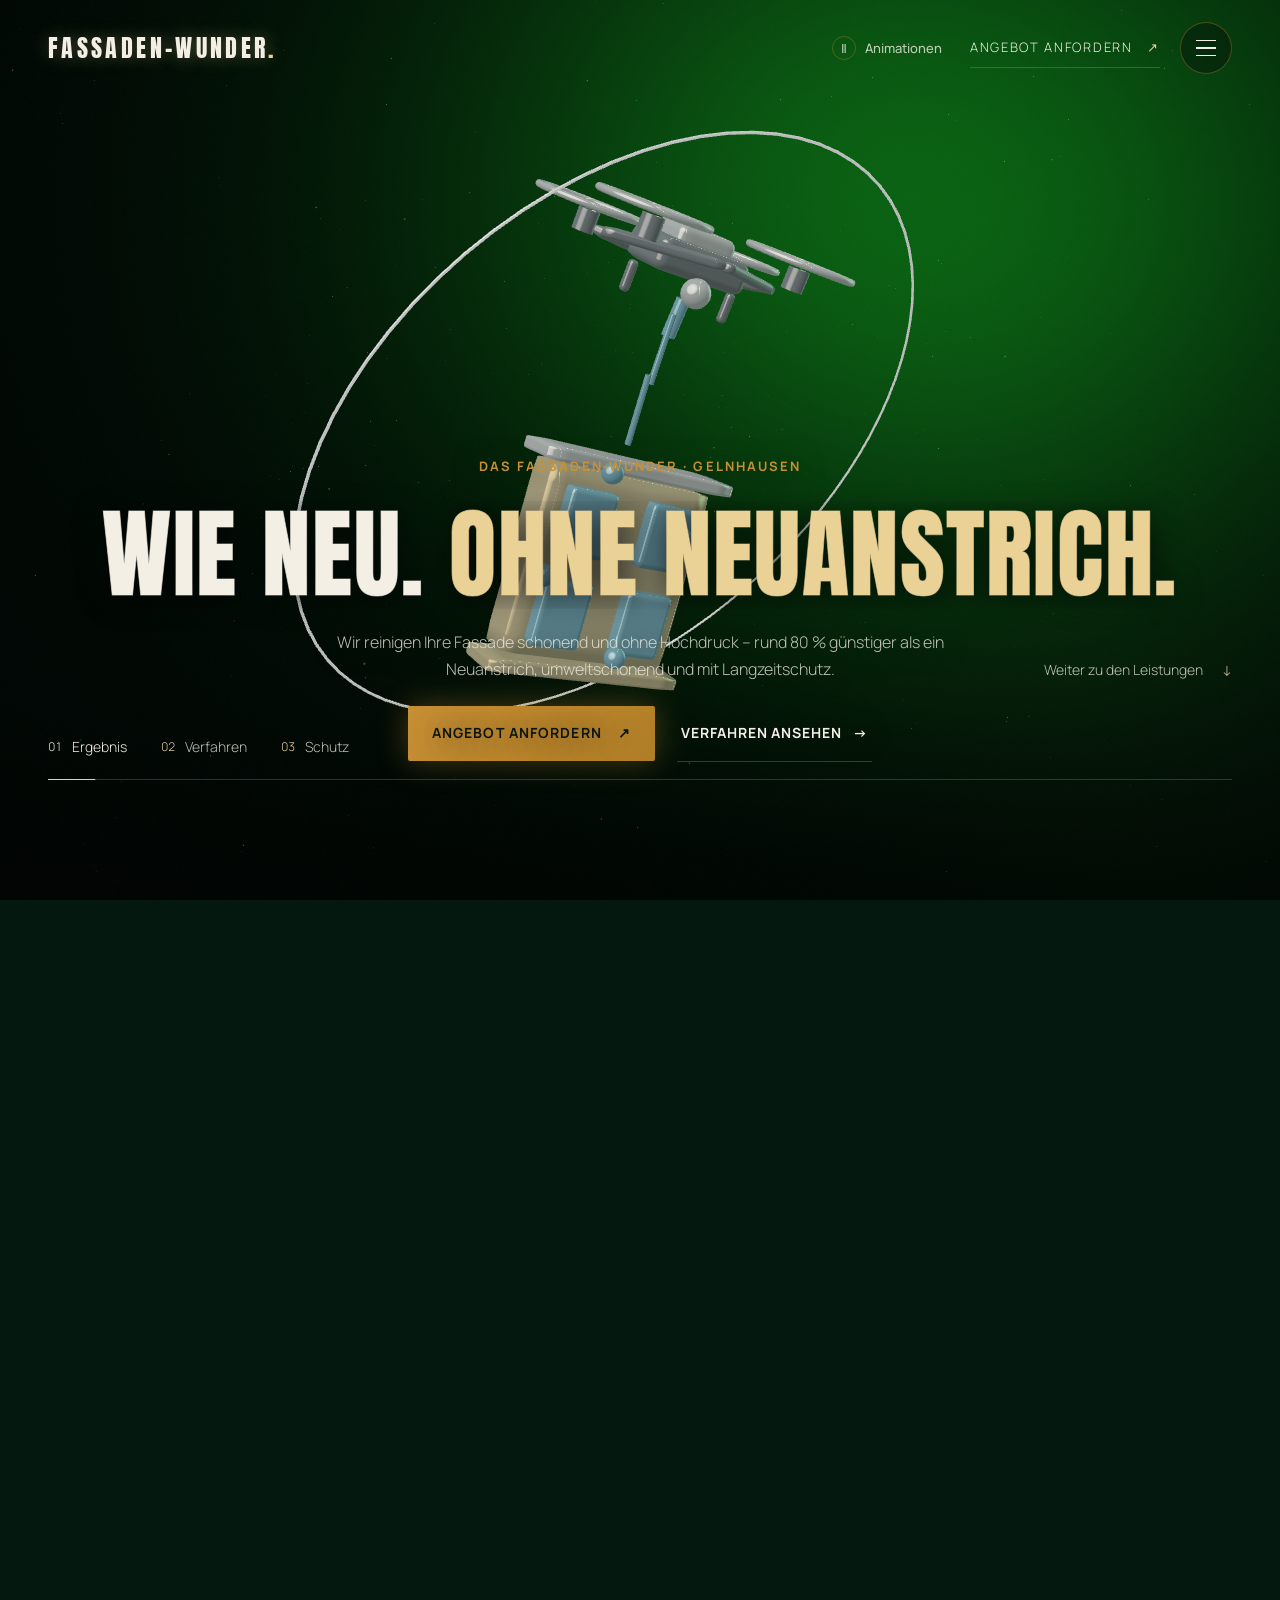
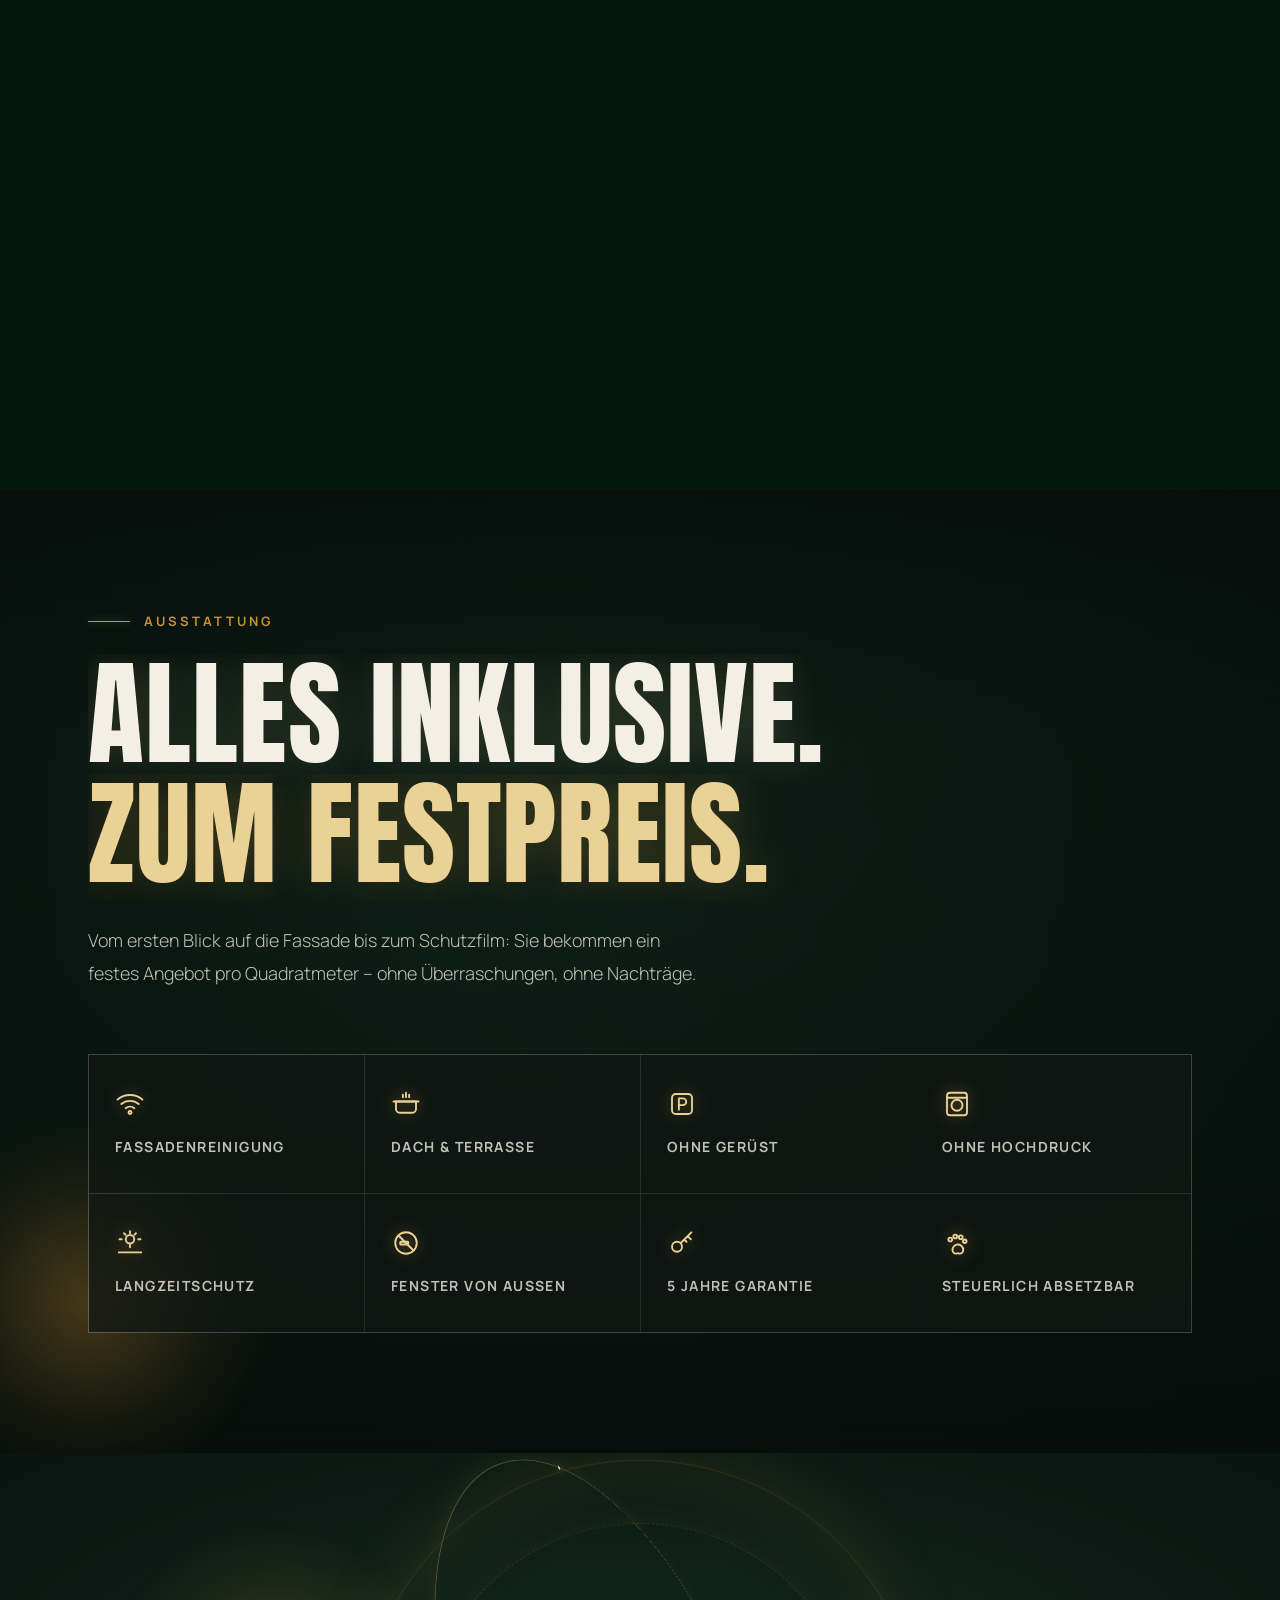
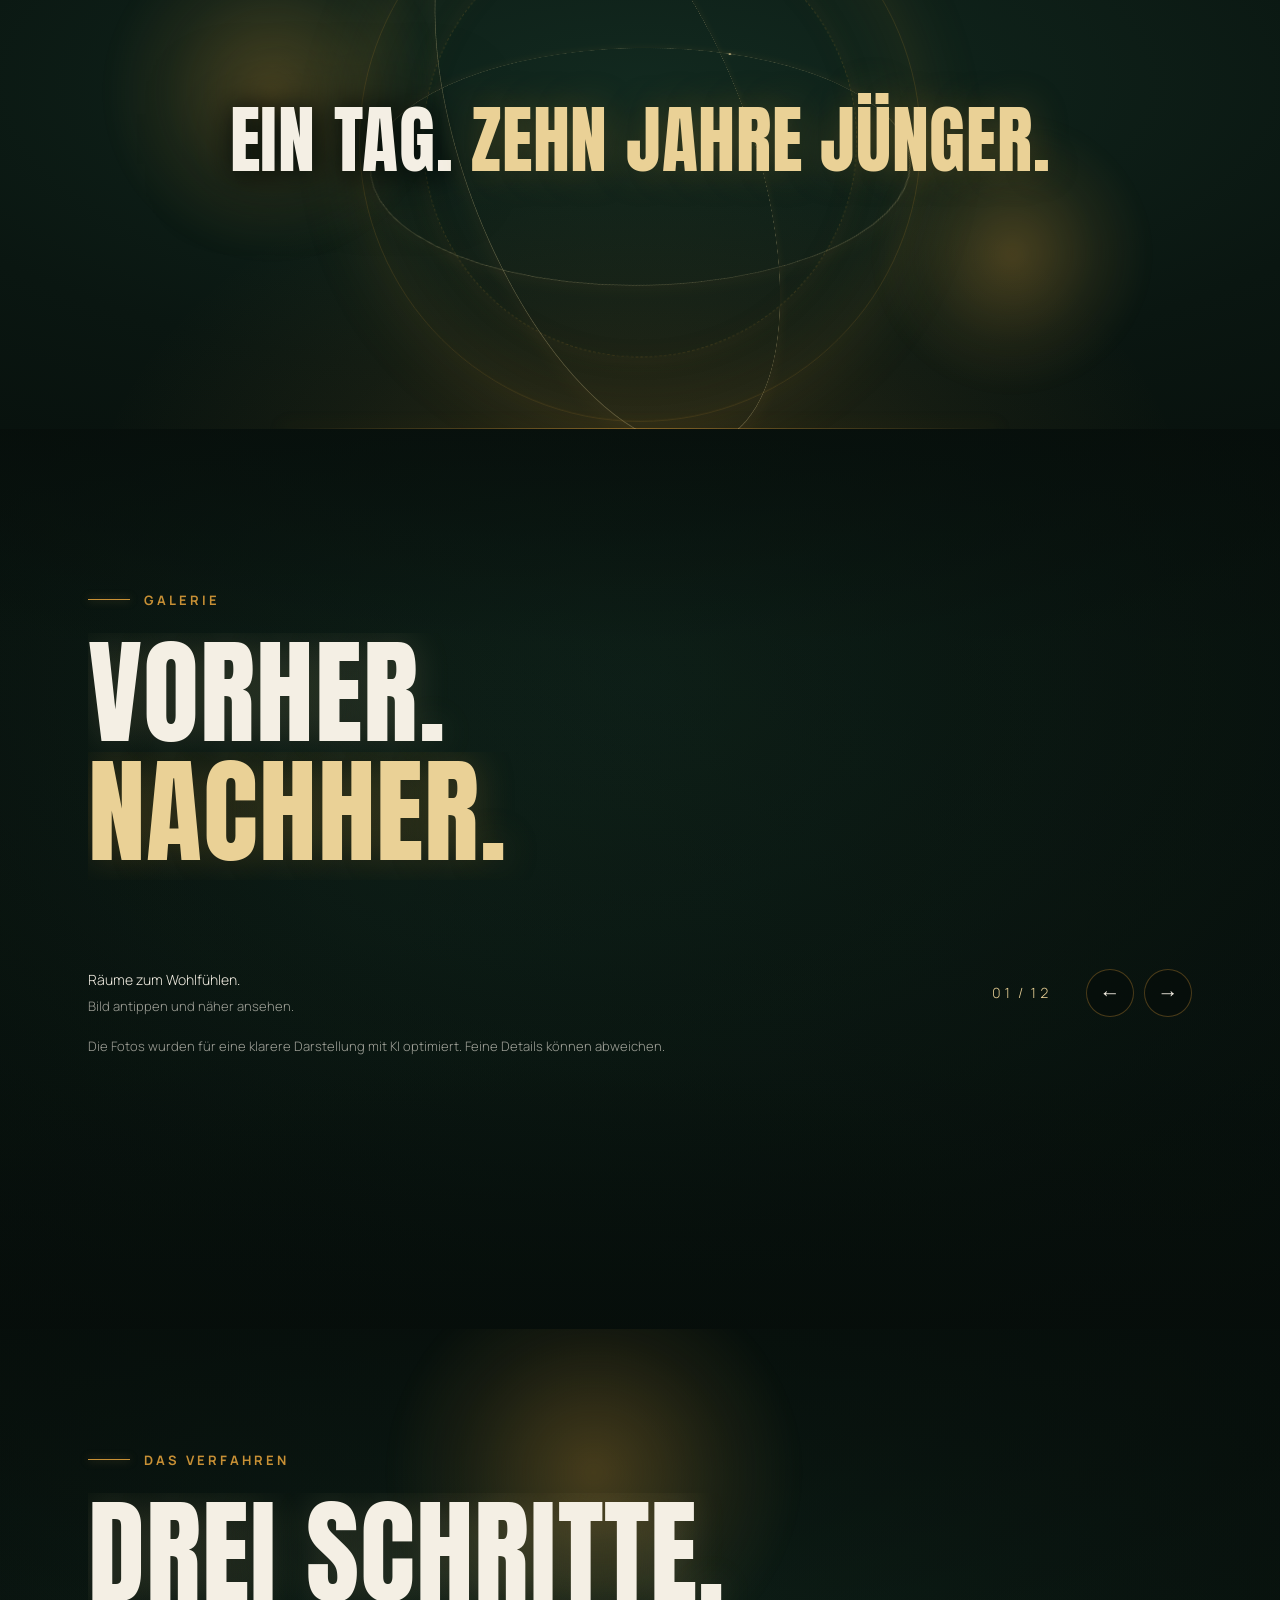
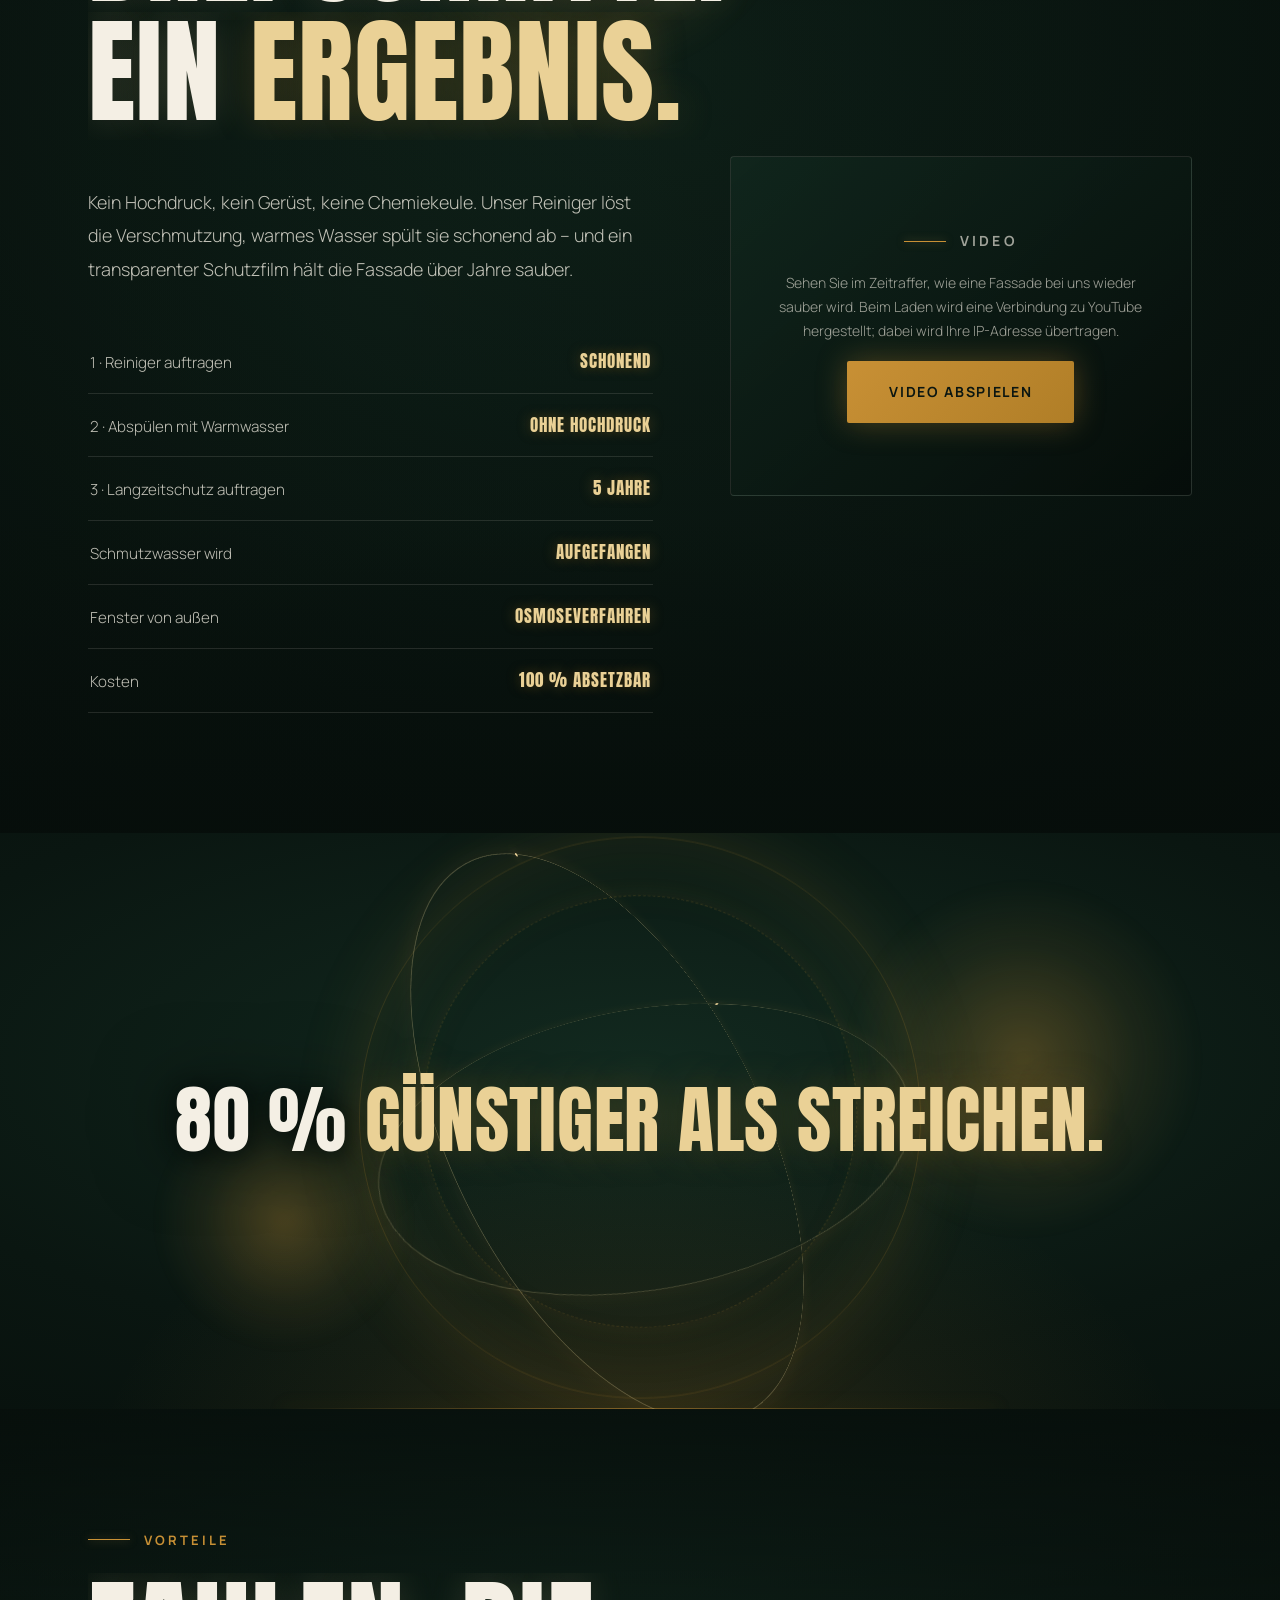
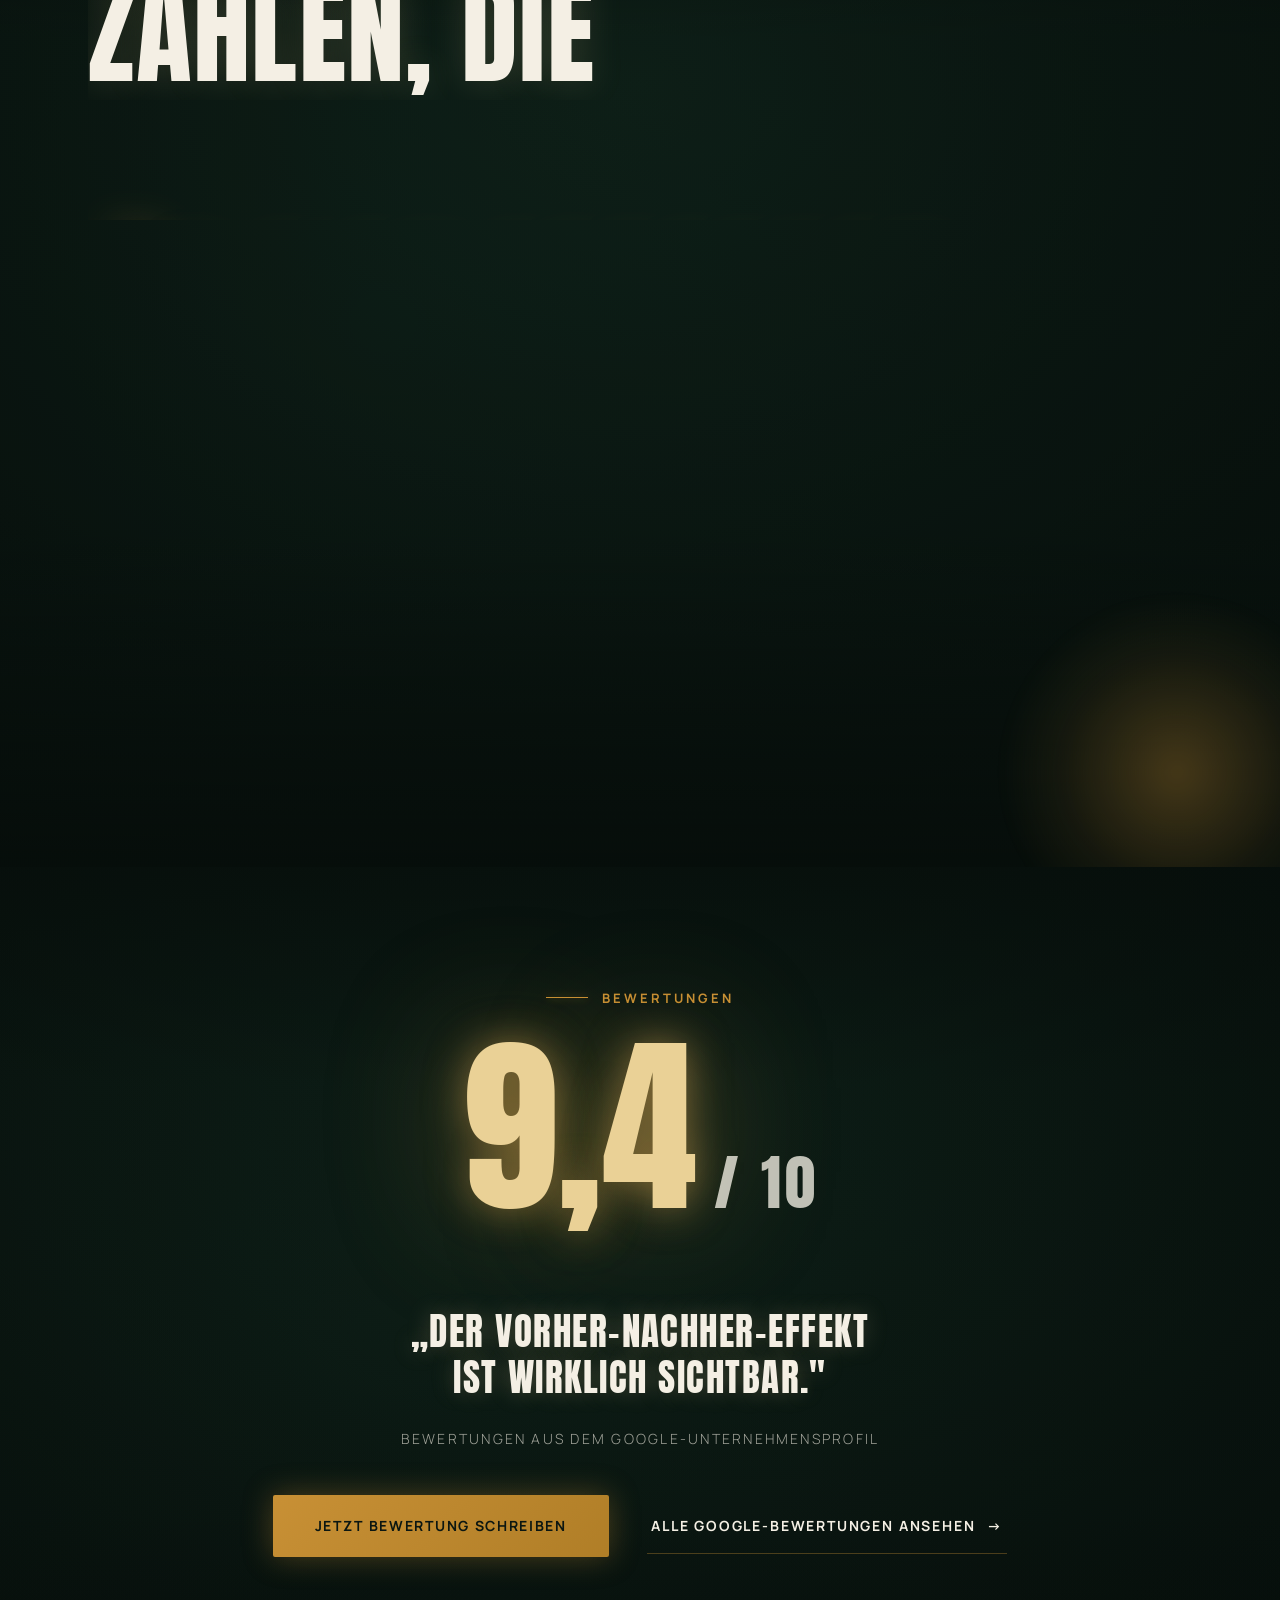
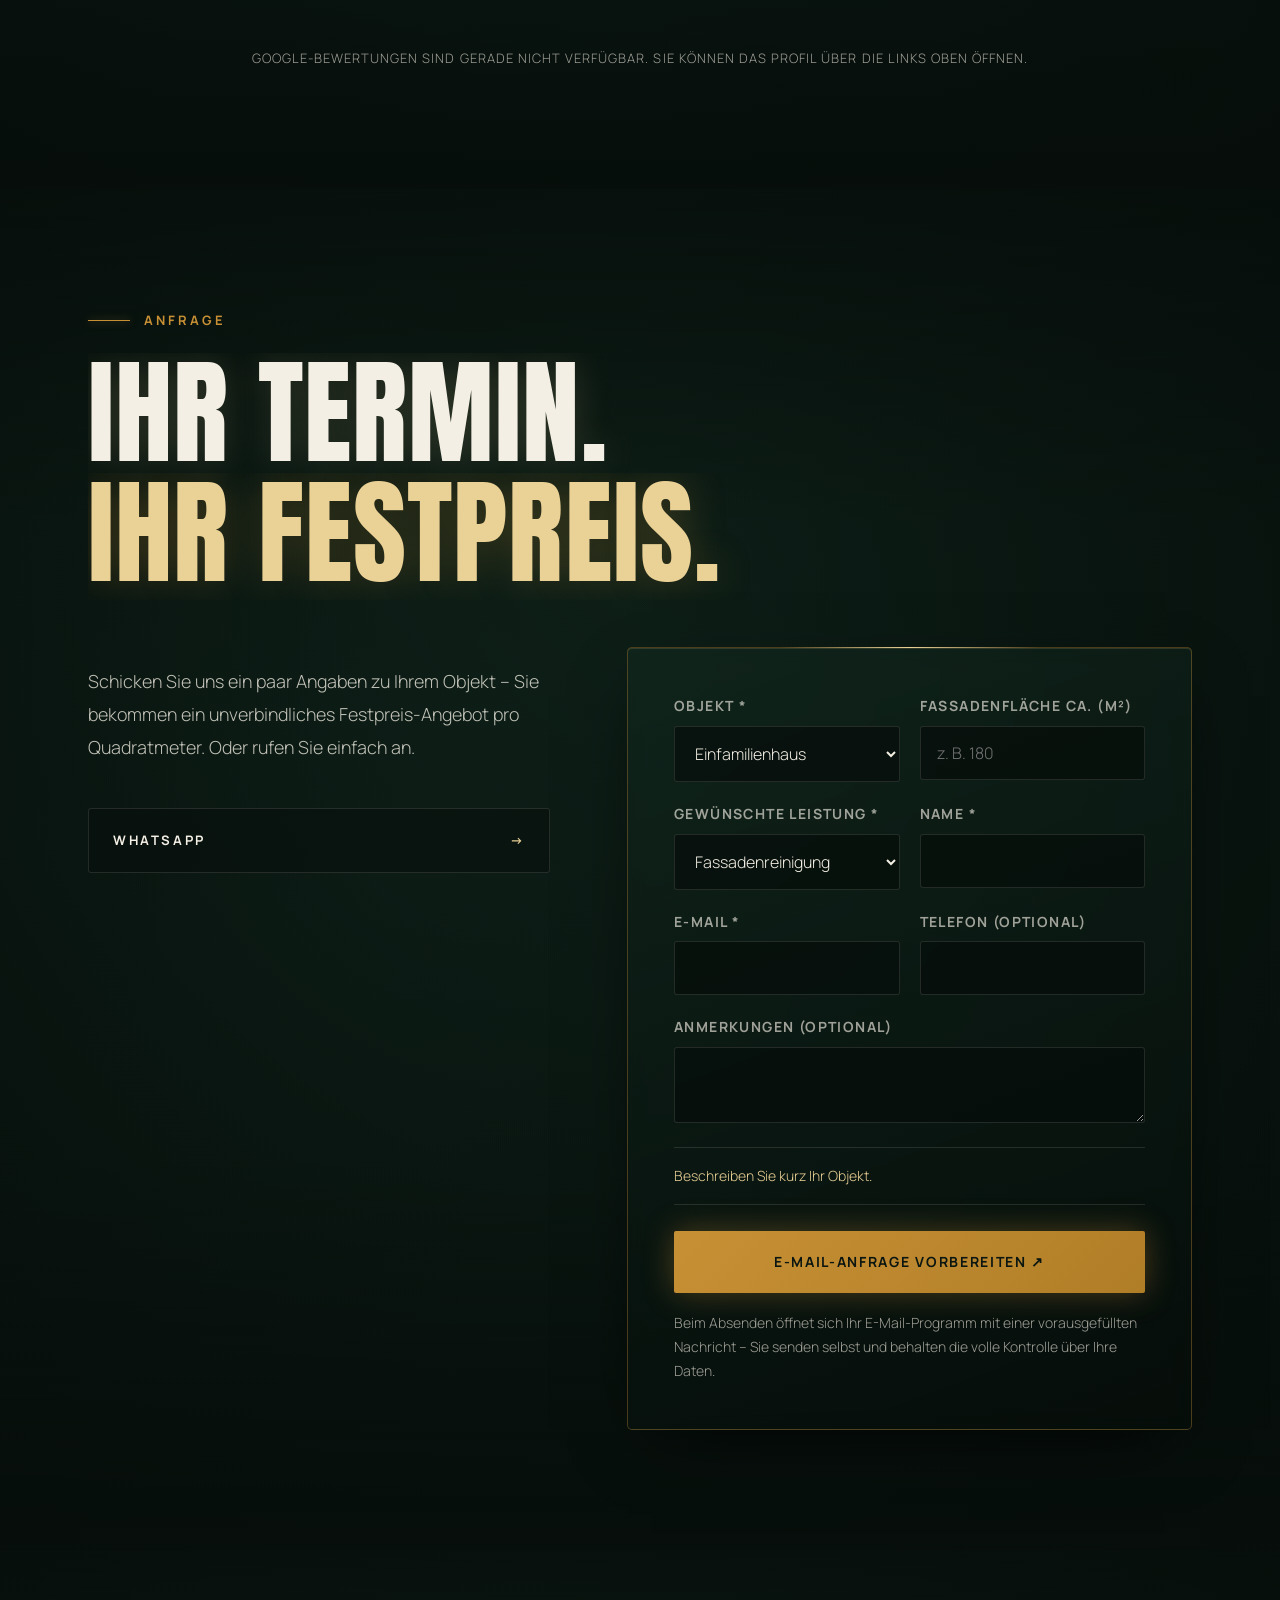
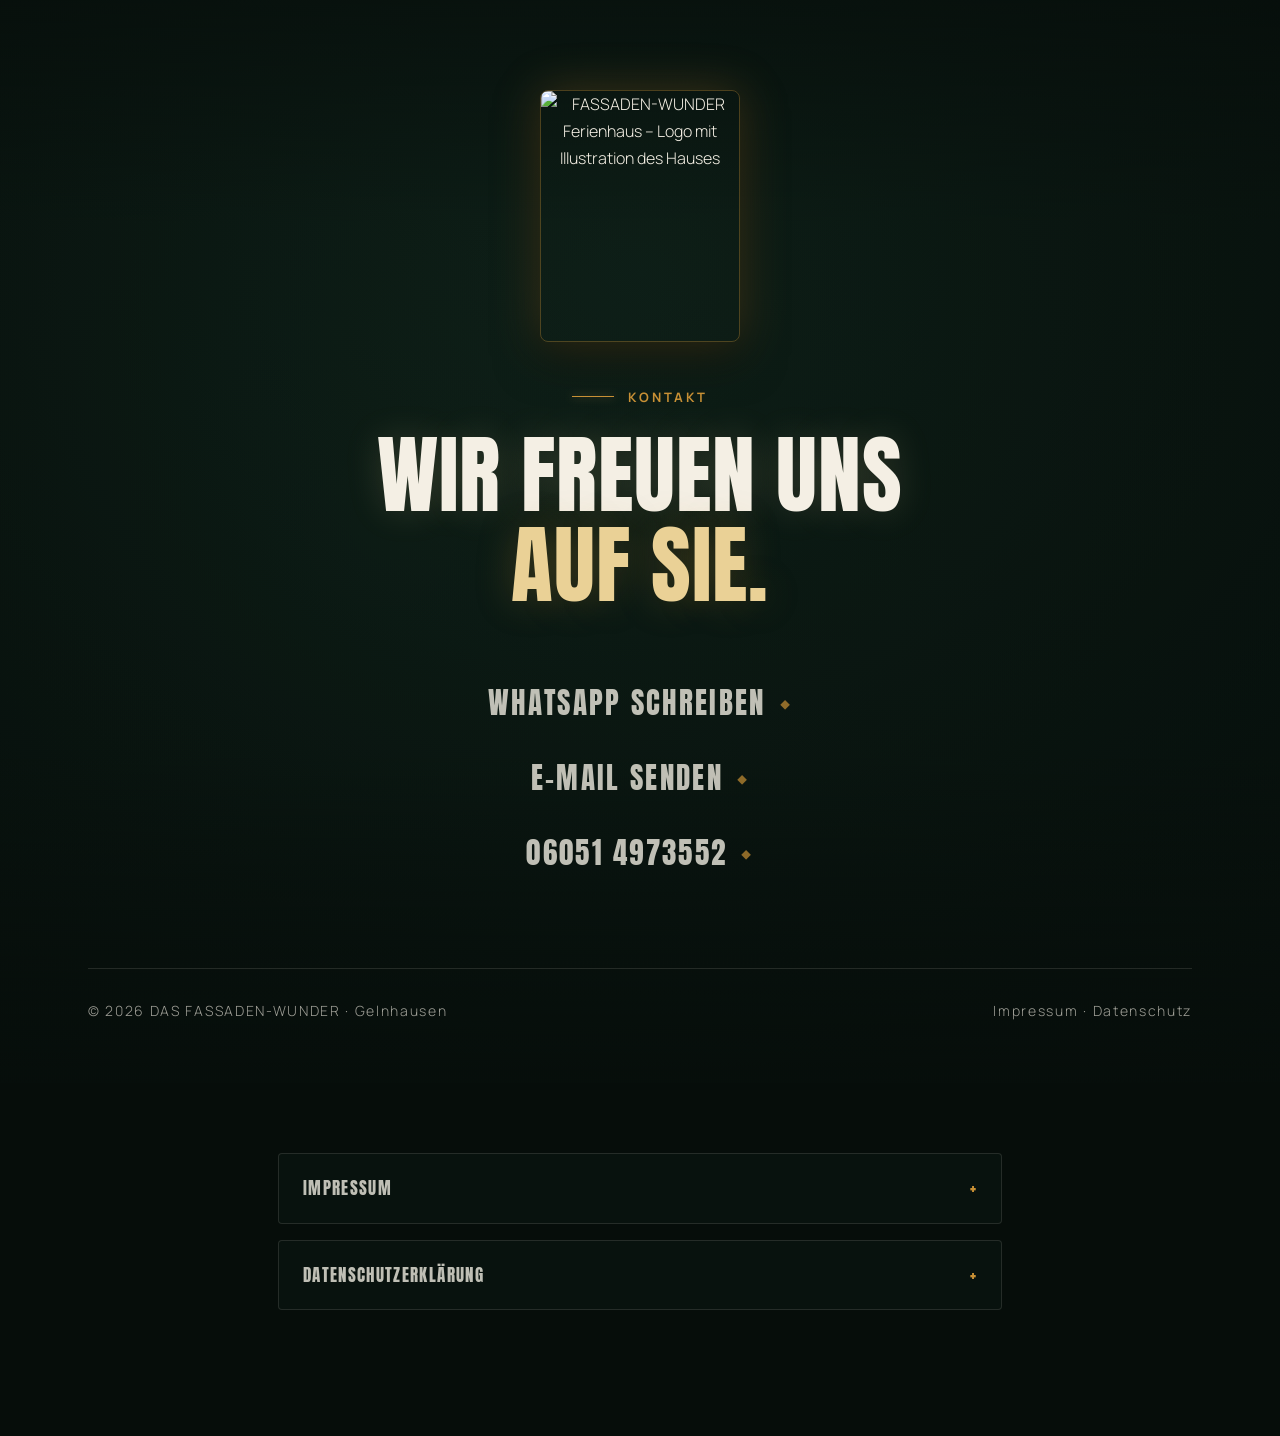
==== demo-fassadenwunder/index.html @ e0a8d15e "Add drone hero object and a sales demo for a facade-cleaning prospect - objekt-drohne.js renders a q" ====
<!DOCTYPE html>
<html lang="de">
<head>
<meta charset="UTF-8">
<meta name="viewport" content="width=device-width, initial-scale=1.0">
<title>DAS FASSADEN-WUNDER · Fassadenreinigung Gelnhausen — Wie neu. Ohne Neuanstrich.</title>
<meta name="description" content="Professionelle Fassadenreinigung ohne Hochdruck und ohne Gerüst — rund 80 % günstiger als ein Neuanstrich, mit 5 Jahren Garantie. 5,0 Sterne aus über 240 Google-Bewertungen.">
<meta property="og:title" content="DAS FASSADEN-WUNDER — Wie neu. Ohne Neuanstrich.">
<meta property="og:description" content="Fassadenreinigung ohne Gerüst, mit Langzeitschutz und 5 Jahren Garantie. Über 240 mal 5 Sterne.">
<meta property="og:type" content="website">
<meta property="og:image" content="https://d2ol7oe51mr4n9.cloudfront.net/user_3G8m1bxNBqhjlyBCY2gFUlzpzbo/38b5e4f4-c3a6-40fa-b295-6d18ae55857c.png">
<meta name="theme-color" content="#060D0A">
<link rel="icon" type="image/png" href="https://d2ol7oe51mr4n9.cloudfront.net/user_3G8m1bxNBqhjlyBCY2gFUlzpzbo/38b5e4f4-c3a6-40fa-b295-6d18ae55857c.png">
<link rel="apple-touch-icon" href="https://d2ol7oe51mr4n9.cloudfront.net/user_3G8m1bxNBqhjlyBCY2gFUlzpzbo/38b5e4f4-c3a6-40fa-b295-6d18ae55857c.png">
<link rel="preconnect" href="https://fonts.googleapis.com">
<link rel="preconnect" href="https://fonts.gstatic.com" crossorigin>
<link href="https://fonts.googleapis.com/css2?family=Anton&family=Manrope:wght@300;400;500;700&display=swap" rel="stylesheet">
<script type="application/ld+json">
{
  "@context": "https://schema.org",
  "@type": "LodgingBusiness",
  "name": "DAS FASSADEN-WUNDER",
  "description": "Professionelle Fassadenreinigung ohne Hochdruck. Schonendes Verfahren mit Langzeitschutz, ohne Gerüst, rund 80 % günstiger als ein Neuanstrich.",
  "address": {"@type": "PostalAddress", "addressLocality": "Gelnhausen", "addressRegion": "Hessen", "addressCountry": "DE"},
  "telephone": "+4960514973552",
  "email": "hallo@fassaden-wunder.de",
  "aggregateRating": {"@type": "AggregateRating", "ratingValue": "9.4", "bestRating": "10", "ratingCount": "1"},
  "amenityFeature": [
    {"@type": "LocationFeatureSpecification", "name": "WLAN"},
    {"@type": "LocationFeatureSpecification", "name": "Eigener Stellplatz"},
    {"@type": "LocationFeatureSpecification", "name": "Garten mit Terrasse"},
    {"@type": "LocationFeatureSpecification", "name": "Voll ausgestattete Küche"}
  ]
}
</script>
<style>
  :root{
    --bg:#060D0A;
    --bg-2:#0A1611;
    --pine:#12291F;
    --pine-soft:rgba(28,58,46,0.5);
    --gold:#C89035;
    --gold-bright:#EAD196;
    --gold-hot:#FFD98A;
    --gold-glow:rgba(216,166,80,0.55);
    --cream:#F4EFE4;
    --cream-dim:rgba(244,239,228,0.62);
    --cream-faint:rgba(244,239,228,0.38);
    --line-gold:rgba(200,144,53,0.35);
    --line-faint:rgba(244,239,228,0.12);
    --wa:#25D366;
    --maxw:1200px;
    --display:'Anton', 'Arial Narrow', Impact, sans-serif;
    --body:'Manrope', -apple-system, BlinkMacSystemFont, 'Segoe UI', sans-serif;
  }
  *{box-sizing:border-box;}
  html{scroll-behavior:smooth;scroll-padding-top:70px;}
  body{
    margin:0;
    background:var(--bg);
    color:var(--cream);
    font-family:var(--body);
    font-size:16.5px;
    font-weight:300;
    line-height:1.7;
    -webkit-font-smoothing:antialiased;
    overflow-x:hidden;
  }
  ::selection{background:var(--gold);color:var(--bg);}
  img{max-width:100%;display:block;}
  a{color:var(--gold-bright);}

  /* ---------- typografie ---------- */
  .display{
    font-family:var(--display);
    font-weight:400;
    text-transform:uppercase;
    line-height:0.98;
    letter-spacing:0.01em;
    margin:0;
    color:var(--cream);
    text-shadow:0 0 24px rgba(234,209,150,0.28), 0 0 90px rgba(200,144,53,0.22);
  }
  .display em{font-style:normal;color:var(--gold-bright);text-shadow:0 0 30px var(--gold-glow), 0 0 100px rgba(200,144,53,0.35);}
  .scene h2.display, .scene h1.display{font-size:clamp(3rem, 9vw, 7.5rem);}
  .kicker{
    font-family:var(--body);font-weight:700;
    font-size:0.78rem;letter-spacing:0.34em;text-transform:uppercase;
    color:var(--gold);margin:0 0 22px;
    display:flex;align-items:center;gap:14px;
  }
  .kicker::before{content:"";width:42px;height:1px;background:var(--gold);box-shadow:0 0 8px var(--gold-glow);flex:none;}
  .lede{font-size:clamp(1rem, 1.4vw, 1.15rem);color:var(--cream-dim);max-width:34em;font-weight:300;}

  /* ---------- fixe ebenen ---------- */
  .scroll-progress{
    position:fixed;top:0;left:0;z-index:120;
    height:2px;width:0%;
    background:linear-gradient(90deg, var(--gold), var(--gold-bright));
    box-shadow:0 0 10px var(--gold-glow);
    pointer-events:none;
  }
  .dust-canvas{
    position:fixed;inset:0;width:100%;height:100%;
    z-index:60;pointer-events:none;mix-blend-mode:screen;
  }

  /* ---------- header ---------- */
  .site-header{
    position:fixed;top:0;left:0;right:0;z-index:100;
    padding:22px clamp(20px, 4vw, 48px);
    display:flex;align-items:center;justify-content:space-between;
    transition:background 0.5s ease, padding 0.4s ease;
  }
  .site-header.is-scrolled{
    background:linear-gradient(180deg, rgba(6,13,10,0.92), rgba(6,13,10,0));
    padding-top:14px;padding-bottom:14px;
  }
  .logo{
    font-family:var(--display);font-size:1.5rem;letter-spacing:0.14em;
    color:var(--cream);text-decoration:none;
    text-shadow:0 0 18px rgba(234,209,150,0.35);
  }
  .logo span{color:var(--gold-bright);}
  .burger{
    width:52px;height:52px;border-radius:50%;
    border:1px solid var(--line-gold);
    background:rgba(6,13,10,0.4);
    cursor:pointer;display:flex;flex-direction:column;align-items:center;justify-content:center;gap:6px;
    transition:border-color 0.3s ease, box-shadow 0.3s ease;
  }
  .burger:hover{border-color:var(--gold-bright);box-shadow:0 0 18px rgba(200,144,53,0.35);}
  .burger span{display:block;width:20px;height:1.5px;background:var(--cream);transition:transform 0.35s ease, opacity 0.3s ease;}
  body.menu-open .burger span:nth-child(1){transform:translateY(7.5px) rotate(45deg);}
  body.menu-open .burger span:nth-child(2){opacity:0;}
  body.menu-open .burger span:nth-child(3){transform:translateY(-7.5px) rotate(-45deg);}

  /* ---------- fullscreen-menü ---------- */
  .menu-overlay{
    position:fixed;inset:0;z-index:90;
    background:#060D0A radial-gradient(130% 120% at 50% 0%, rgba(18,41,31,0.9) 0%, rgba(6,13,10,0) 70%);
    display:flex;flex-direction:column;align-items:center;justify-content:center;gap:6px;
    opacity:0;visibility:hidden;transition:opacity 0.5s ease, visibility 0.5s ease;
  }
  body.menu-open .menu-overlay{opacity:1;visibility:visible;}
  .menu-overlay a{
    font-family:var(--display);text-transform:uppercase;text-decoration:none;
    font-size:clamp(1.7rem, 5.4vh, 3rem);letter-spacing:0.05em;
    color:var(--cream-dim);padding:4px 18px;
    transform:translateY(24px);opacity:0;
    transition:color 0.3s ease, text-shadow 0.3s ease, transform 0.55s cubic-bezier(0.22,1,0.36,1), opacity 0.55s ease;
  }
  body.menu-open .menu-overlay a{transform:translateY(0);opacity:1;}
  .menu-overlay a:hover{color:var(--gold-bright);text-shadow:0 0 26px var(--gold-glow);}
  .menu-overlay a:nth-child(1){transition-delay:0.06s;} .menu-overlay a:nth-child(2){transition-delay:0.11s;}
  .menu-overlay a:nth-child(3){transition-delay:0.16s;} .menu-overlay a:nth-child(4){transition-delay:0.21s;}
  .menu-overlay a:nth-child(5){transition-delay:0.26s;} .menu-overlay a:nth-child(6){transition-delay:0.31s;}
  .menu-overlay a:nth-child(7){transition-delay:0.36s;}

  /* ---------- szenen (full-viewport kapitel) ---------- */
  .scene{
    position:relative;overflow:hidden;
    min-height:100vh;min-height:100dvh;
    display:flex;align-items:center;
    padding:120px 0;
  }
  .scene__bg{
    position:absolute;inset:-6% 0;
    z-index:0;pointer-events:none;
    background:radial-gradient(120% 100% at 50% 30%, var(--pine) 0%, var(--bg-2) 55%, var(--bg) 100%);
    will-change:transform;
  }
  .scene__bg video{
    position:absolute;top:50%;left:50%;
    min-width:100%;min-height:100%;width:auto;height:auto;
    transform:translate(-50%,-50%) scale(var(--vscale, 1.12));
    object-fit:cover;
    opacity:0;transition:opacity 2s ease;
    will-change:transform;
  }
  .scene__bg.is-playing video{opacity:var(--scene-video-opacity, 0.5);}
  .scene__bg::after{
    content:"";position:absolute;inset:0;
    background:
      linear-gradient(180deg, rgba(6,13,10,0.85) 0%, rgba(6,13,10,0.25) 26%, rgba(6,13,10,0.25) 68%, rgba(6,13,10,0.92) 100%),
      radial-gradient(90% 90% at 30% 50%, transparent 0%, rgba(6,13,10,0.55) 100%);
  }
  .scene > .wrap{position:relative;z-index:2;}
  .wrap{width:100%;max-width:var(--maxw);margin:0 auto;padding:0 clamp(20px, 4.5vw, 48px);}

  /* leuchtende orbs in szenen */
  .glow-orb{
    position:absolute;border-radius:50%;pointer-events:none;z-index:1;
    background:radial-gradient(circle, rgba(200,144,53,0.32) 0%, rgba(200,144,53,0.08) 45%, transparent 70%);
    filter:blur(6px);
    animation:orbFloat 16s ease-in-out infinite;
  }
  @keyframes orbFloat{
    0%,100%{transform:translate(0,0) scale(1);}
    50%{transform:translate(3%,-7%) scale(1.15);}
  }

  /* ---------- reveals ---------- */
  .reveal{opacity:0;transform:translateY(46px);transition:opacity 0.9s ease, transform 0.9s cubic-bezier(0.22,1,0.36,1);}
  .reveal.is-visible{opacity:1;transform:none;}
  .reveal-line{display:block;overflow:hidden;}
  .reveal-line > span{display:block;transform:translateY(110%);transition:transform 1s cubic-bezier(0.22,1,0.36,1);}
  .is-visible .reveal-line > span, .reveal-line.is-visible > span{transform:translateY(0);}
  .reveal-line:nth-child(2) > span{transition-delay:0.1s;}
  .reveal-line:nth-child(3) > span{transition-delay:0.2s;}
  .d1{transition-delay:0.15s;} .d2{transition-delay:0.3s;} .d3{transition-delay:0.45s;} .d4{transition-delay:0.6s;}

  /* ---------- buttons ---------- */
  .btn-ring{
    display:inline-flex;align-items:center;justify-content:center;text-align:center;
    width:168px;height:168px;border-radius:50%;
    border:1px solid var(--line-gold);
    color:var(--cream);text-decoration:none;
    font-weight:700;font-size:0.8rem;letter-spacing:0.22em;text-transform:uppercase;
    padding:26px;position:relative;
    transition:border-color 0.4s ease, box-shadow 0.4s ease, transform 0.4s ease, background 0.4s ease;
    background:rgba(6,13,10,0.3);
  }
  .btn-ring::before{
    content:"";position:absolute;inset:8px;border-radius:50%;
    border:1px dashed rgba(200,144,53,0.3);
    transition:transform 8s linear;
  }
  .btn-ring:hover{
    border-color:var(--gold-bright);
    box-shadow:0 0 34px rgba(200,144,53,0.4), inset 0 0 24px rgba(200,144,53,0.12);
    transform:scale(1.045);
    background:rgba(18,41,31,0.5);
  }
  .btn-ring:hover::before{transform:rotate(180deg);}
  .btn-line{
    display:inline-flex;align-items:center;gap:12px;
    color:var(--cream);text-decoration:none;
    font-weight:700;font-size:0.82rem;letter-spacing:0.24em;text-transform:uppercase;
    padding:16px 4px;border-bottom:1px solid var(--line-gold);
    transition:color 0.3s ease, border-color 0.3s ease, text-shadow 0.3s ease, gap 0.3s ease;
  }
  .btn-line:hover{color:var(--gold-bright);border-color:var(--gold-bright);text-shadow:0 0 18px var(--gold-glow);gap:18px;}
  .btn-line .arr{transition:transform 0.3s ease;}
  .btn-line:hover .arr{transform:translateX(6px);}
  .btn-solid{
    display:inline-block;text-decoration:none;cursor:pointer;
    background:linear-gradient(135deg, var(--gold), #B07E27);
    color:#0B1611;font-weight:700;font-size:0.85rem;letter-spacing:0.2em;text-transform:uppercase;
    padding:20px 42px;border:none;border-radius:2px;
    box-shadow:0 0 30px rgba(200,144,53,0.35);
    transition:box-shadow 0.35s ease, transform 0.35s ease;
    font-family:var(--body);
  }
  .btn-solid:hover{box-shadow:0 0 48px rgba(200,144,53,0.6);transform:translateY(-2px);}

  /* ---------- hero ---------- */
  .hero{padding-top:0;padding-bottom:0;}
  .hero .wrap{padding-top:100px;padding-bottom:120px;}
  .hero h1.display{font-size:clamp(3.6rem, 12vw, 10rem);}
  .hero__lede{margin:34px 0 44px;}
  .hero__cta{display:flex;align-items:center;gap:clamp(24px, 4vw, 48px);flex-wrap:wrap;}
  .hero__trust{
    list-style:none;display:flex;gap:28px;flex-wrap:wrap;
    margin:56px 0 0;padding:0;
    font-size:0.8rem;letter-spacing:0.18em;text-transform:uppercase;color:var(--cream-faint);font-weight:500;
  }
  .hero__trust li{display:flex;align-items:center;gap:10px;}
  .hero__trust li::before{content:"";width:5px;height:5px;border-radius:50%;background:var(--gold);box-shadow:0 0 8px var(--gold-glow);}
  .hero__trust b{color:var(--gold-bright);font-weight:700;}
  .scroll-hint{
    position:absolute;bottom:34px;left:50%;transform:translateX(-50%);z-index:3;
    display:flex;flex-direction:column;align-items:center;gap:10px;
    font-size:0.66rem;letter-spacing:0.32em;text-transform:uppercase;color:var(--cream-faint);
  }
  .scroll-hint::after{
    content:"";width:1px;height:52px;
    background:linear-gradient(180deg, var(--gold), transparent);
    animation:hintPulse 2.2s ease-in-out infinite;
  }
  @keyframes hintPulse{0%,100%{opacity:0.3;transform:scaleY(0.6);transform-origin:top;}50%{opacity:1;transform:scaleY(1);}}

  /* ---------- ausstattung ---------- */
  .amenity-grid{
    display:grid;grid-template-columns:repeat(4, 1fr);gap:1px;
    background:var(--line-faint);
    border:1px solid var(--line-faint);
    margin-top:64px;
  }
  .amenity{
    background:rgba(6,13,10,0.72);
    backdrop-filter:blur(6px);
    padding:34px 26px;
    display:flex;flex-direction:column;gap:16px;
    transition:background 0.4s ease, box-shadow 0.4s ease;
  }
  .amenity:hover{background:rgba(18,41,31,0.85);box-shadow:inset 0 0 40px rgba(200,144,53,0.1);}
  .amenity svg{width:30px;height:30px;stroke:var(--gold-bright);fill:none;stroke-width:1.5;stroke-linecap:round;stroke-linejoin:round;filter:drop-shadow(0 0 8px rgba(200,144,53,0.5));}
  .amenity__label{font-size:0.82rem;letter-spacing:0.14em;text-transform:uppercase;font-weight:700;color:var(--cream-dim);}

  /* ---------- galerie (horizontaler strip) ---------- */
  .gallery-strip{
    display:flex;gap:clamp(14px, 2vw, 26px);
    overflow-x:auto;overscroll-behavior-x:contain;
    scroll-snap-type:x mandatory;
    padding:56px clamp(20px, 4.5vw, 48px) 26px;
    cursor:grab;
    scrollbar-width:none;
  }
  .gallery-strip::-webkit-scrollbar{display:none;}
  .gallery-strip.is-dragging{cursor:grabbing;scroll-snap-type:none;}
  .gallery-card{
    flex:0 0 auto;scroll-snap-align:center;
    width:min(78vw, 640px);
    position:relative;overflow:hidden;border-radius:4px;
    border:1px solid var(--line-faint);
    background:var(--bg-2);
  }
  .gallery-card img{
    width:100%;height:min(58vh, 480px);object-fit:cover;
    transform:scale(1.08) translateY(var(--gpy, 0px));
    transition:transform 0.8s cubic-bezier(0.22,1,0.36,1), filter 0.6s ease;
    filter:saturate(0.92) brightness(0.9);
    will-change:transform;
  }
  .gallery-card:hover img{transform:scale(1.02);filter:saturate(1) brightness(1);}
  .gallery-card figcaption{
    position:absolute;left:0;right:0;bottom:0;
    padding:60px 26px 20px;
    background:linear-gradient(180deg, transparent, rgba(6,13,10,0.88));
    font-family:var(--display);font-size:1.1rem;letter-spacing:0.1em;text-transform:uppercase;
    color:var(--cream);text-shadow:0 0 14px rgba(234,209,150,0.3);
  }
  .gallery-card{margin:0;}
  .gallery-hint{
    display:flex;align-items:center;gap:14px;justify-content:flex-end;
    padding:0 clamp(20px, 4.5vw, 48px);
    font-size:0.68rem;letter-spacing:0.3em;text-transform:uppercase;color:var(--cream-faint);
  }
  .gallery-hint::after{content:"⟶";color:var(--gold);font-size:1.1rem;animation:hintX 2s ease-in-out infinite;}
  @keyframes hintX{0%,100%{transform:translateX(0);}50%{transform:translateX(8px);}}

  /* ---------- emotionale zwischen-momente (reine licht-flächen, keine bilder) ---------- */
  .image-break{
    position:relative;overflow:hidden;
    height:clamp(380px, 64vh, 660px);
    background:
      radial-gradient(70% 110% at 50% 118%, rgba(200,144,53,0.20) 0%, rgba(200,144,53,0.06) 38%, transparent 62%),
      radial-gradient(120% 100% at 50% 40%, var(--pine) 0%, var(--bg-2) 52%, var(--bg) 100%);
  }
  .image-break::before{
    content:"";position:absolute;left:50%;top:50%;
    width:min(560px, 74vw);height:min(560px, 74vw);
    transform:translate(-50%,-50%) translateY(var(--ipy, 0px));
    border-radius:50%;
    border:1px solid rgba(200,144,53,0.22);
    box-shadow:0 0 70px rgba(200,144,53,0.14), inset 0 0 90px rgba(200,144,53,0.1);
    will-change:transform;
  }
  .image-break::after{
    content:"";position:absolute;left:50%;bottom:0;
    width:min(720px, 90vw);height:1px;transform:translateX(-50%);
    background:linear-gradient(90deg, transparent, rgba(200,144,53,0.55), transparent);
    box-shadow:0 0 18px rgba(200,144,53,0.4);
  }
  .image-break__caption{
    position:absolute;z-index:2;inset:0;
    display:flex;align-items:center;justify-content:center;text-align:center;
    padding:0 24px;
  }
  .image-break__caption .display{font-size:clamp(2rem, 6vw, 4.6rem);}

  /* ---------- umgebung ---------- */
  .env-grid{display:grid;grid-template-columns:1.1fr 0.9fr;gap:clamp(36px, 6vw, 90px);align-items:start;margin-top:24px;}
  .env-facts{list-style:none;margin:44px 0 0;padding:0;display:flex;flex-direction:column;}
  .env-facts li{
    display:flex;justify-content:space-between;align-items:baseline;gap:18px;
    padding:17px 2px;border-bottom:1px solid var(--line-faint);
    font-size:0.95rem;color:var(--cream-dim);
  }
  .env-facts li b{
    font-family:var(--display);font-weight:400;letter-spacing:0.06em;
    color:var(--gold-bright);font-size:1.05rem;text-transform:uppercase;
    text-shadow:0 0 14px rgba(200,144,53,0.35);white-space:nowrap;
  }
  .map-shield{
    position:relative;border:1px solid var(--line-faint);border-radius:4px;
    background:linear-gradient(140deg, rgba(18,41,31,0.75), rgba(6,13,10,0.9));
    min-height:340px;display:flex;flex-direction:column;align-items:center;justify-content:center;gap:18px;
    text-align:center;padding:34px;
  }
  .map-shield p{margin:0;font-size:0.86rem;color:var(--cream-faint);max-width:30em;}
  #umgebung iframe{width:100%;height:420px;border:1px solid var(--line-faint);border-radius:4px;filter:grayscale(0.5) invert(0.88) hue-rotate(150deg);}

  /* ---------- vorteile / stats ---------- */
  .stats-row{
    display:grid;grid-template-columns:repeat(4, 1fr);gap:clamp(20px, 3vw, 44px);
    margin:70px 0 0;text-align:center;
  }
  .stat__num{
    font-family:var(--display);font-size:clamp(2.6rem, 6vw, 4.8rem);line-height:1;
    color:var(--gold-bright);
    text-shadow:0 0 30px var(--gold-glow), 0 0 80px rgba(200,144,53,0.3);
  }
  .stat__num small{font-size:0.45em;letter-spacing:0.08em;}
  .stat__label{margin-top:14px;font-size:0.74rem;letter-spacing:0.26em;text-transform:uppercase;color:var(--cream-faint);font-weight:500;}
  .benefit-row{display:grid;grid-template-columns:repeat(3, 1fr);gap:1px;background:var(--line-faint);border:1px solid var(--line-faint);margin-top:70px;}
  .benefit{background:rgba(6,13,10,0.72);padding:40px 34px;}
  .benefit h3{
    font-family:var(--display);font-weight:400;text-transform:uppercase;letter-spacing:0.05em;
    font-size:1.35rem;margin:0 0 14px;color:var(--cream);
    text-shadow:0 0 16px rgba(234,209,150,0.25);
  }
  .benefit p{margin:0;font-size:0.95rem;color:var(--cream-dim);}

  /* ---------- bewertungen ---------- */
  .rating-hero{text-align:center;max-width:860px;margin:0 auto;}
  .rating-hero .score{
    font-family:var(--display);font-size:clamp(5rem, 16vw, 12rem);line-height:1;
    color:var(--gold-bright);
    text-shadow:0 0 40px var(--gold-glow), 0 0 140px rgba(200,144,53,0.4);
  }
  .rating-hero .score small{font-size:0.32em;color:var(--cream-dim);text-shadow:none;letter-spacing:0.06em;}
  .rating-quote{
    font-family:var(--display);font-weight:400;text-transform:uppercase;
    font-size:clamp(1.3rem, 3.4vw, 2.3rem);line-height:1.25;letter-spacing:0.04em;
    color:var(--cream);margin:44px 0 0;
    text-shadow:0 0 22px rgba(234,209,150,0.25);
  }
  .rating-src{margin-top:26px;font-size:0.76rem;letter-spacing:0.28em;text-transform:uppercase;color:var(--cream-faint);}
  .gstars{
    margin-top:18px;font-size:1.5rem;letter-spacing:0.3em;
    color:var(--gold-bright);
    text-shadow:0 0 18px var(--gold-glow), 0 0 50px rgba(200,144,53,0.35);
    min-height:1em;
  }
  .gstars .off{color:rgba(244,239,228,0.22);text-shadow:none;}
  .review-cta{
    margin-top:44px;
    display:flex;align-items:center;justify-content:center;gap:clamp(20px, 3vw, 40px);flex-wrap:wrap;
  }
  .reviews-grid{
    display:grid;grid-template-columns:repeat(auto-fit, minmax(290px, 1fr));gap:18px;
    max-width:1060px;margin:64px auto 0;
  }
  .review-card{
    border:1px solid var(--line-faint);border-radius:5px;
    background:linear-gradient(160deg, rgba(18,41,31,0.55), rgba(6,13,10,0.82));
    backdrop-filter:blur(6px);
    padding:26px 24px;text-align:left;
    animation:cardIn 0.8s cubic-bezier(0.22,1,0.36,1) both;
    transition:border-color 0.35s ease, box-shadow 0.35s ease, transform 0.35s ease;
  }
  .review-card:hover{border-color:var(--line-gold);box-shadow:0 0 30px rgba(200,144,53,0.18);transform:translateY(-4px);}
  .review-card:nth-child(2){animation-delay:0.12s;} .review-card:nth-child(3){animation-delay:0.24s;}
  .review-card:nth-child(4){animation-delay:0.36s;} .review-card:nth-child(5){animation-delay:0.48s;}
  @keyframes cardIn{from{opacity:0;transform:translateY(34px);}to{opacity:1;transform:translateY(0);}}
  .review-card__head{display:flex;align-items:center;gap:14px;margin-bottom:14px;}
  .review-card__avatar{
    width:46px;height:46px;border-radius:50%;object-fit:cover;flex:none;
    border:1px solid var(--line-gold);
    background:var(--pine);
  }
  .review-card__avatar--initial{
    display:flex;align-items:center;justify-content:center;
    font-family:var(--display);font-size:1.2rem;color:var(--gold-bright);
  }
  .review-card__name{font-weight:700;font-size:0.95rem;color:var(--cream);text-decoration:none;}
  a.review-card__name:hover{color:var(--gold-bright);}
  .review-card__date{font-size:0.74rem;letter-spacing:0.14em;text-transform:uppercase;color:var(--cream-faint);margin-top:2px;}
  .review-card__stars{font-size:0.95rem;letter-spacing:0.18em;color:var(--gold-bright);text-shadow:0 0 10px var(--gold-glow);margin-bottom:10px;}
  .review-card__stars .off{color:rgba(244,239,228,0.22);text-shadow:none;}
  .review-card__text{
    margin:0;font-size:0.92rem;color:var(--cream-dim);
    display:-webkit-box;-webkit-line-clamp:5;-webkit-box-orient:vertical;overflow:hidden;
  }
  .reviews-note{
    text-align:center;margin:26px 0 0;
    font-size:0.7rem;letter-spacing:0.24em;text-transform:uppercase;color:var(--cream-faint);
  }

  /* ---------- anfrage ---------- */
  .booking-grid{display:grid;grid-template-columns:0.9fr 1.1fr;gap:clamp(40px, 6vw, 90px);align-items:start;}
  .platform-list{display:flex;flex-direction:column;gap:14px;margin-top:44px;}
  .platform-list a{
    display:flex;justify-content:space-between;align-items:center;gap:16px;
    padding:20px 24px;text-decoration:none;
    border:1px solid var(--line-faint);border-radius:3px;
    color:var(--cream);font-weight:700;font-size:0.82rem;letter-spacing:0.2em;text-transform:uppercase;
    transition:border-color 0.35s ease, box-shadow 0.35s ease, background 0.35s ease;
    background:rgba(6,13,10,0.5);
  }
  .platform-list a:hover{border-color:var(--gold);box-shadow:0 0 26px rgba(200,144,53,0.25);background:rgba(18,41,31,0.6);}
  .platform-list a .arr{color:var(--gold-bright);}
  .platform-list a.wa:hover{border-color:var(--wa);box-shadow:0 0 26px rgba(37,211,102,0.25);}
  .form-panel{
    border:1px solid var(--line-gold);border-radius:5px;
    background:linear-gradient(160deg, rgba(18,41,31,0.6), rgba(6,13,10,0.85));
    backdrop-filter:blur(8px);
    padding:clamp(28px, 4vw, 46px);
    box-shadow:0 0 60px rgba(200,144,53,0.08), inset 0 0 60px rgba(6,13,10,0.4);
  }
  .form-grid{display:grid;grid-template-columns:1fr 1fr;gap:20px;}
  .form-field{display:flex;flex-direction:column;gap:8px;}
  .form-field--full{grid-column:1 / -1;}
  .form-field label{font-size:0.7rem;letter-spacing:0.26em;text-transform:uppercase;color:var(--cream-faint);font-weight:700;}
  .form-field input, .form-field select, .form-field textarea{
    background:rgba(6,13,10,0.7);
    border:1px solid var(--line-faint);border-radius:3px;
    color:var(--cream);font-family:var(--body);font-size:1rem;font-weight:300;
    padding:15px 16px;
    transition:border-color 0.3s ease, box-shadow 0.3s ease;
    width:100%;
  }
  .form-field input:focus, .form-field select:focus, .form-field textarea:focus{
    outline:none;border-color:var(--gold);box-shadow:0 0 16px rgba(200,144,53,0.25);
  }
  .form-field textarea{min-height:110px;resize:vertical;}
  .form-error{
    display:none;color:#E88A7D;font-size:0.86rem;margin:14px 0 0;
  }
  .form-error.is-visible{display:block;}
  .form-note{font-size:0.78rem;color:var(--cream-faint);margin:18px 0 0;}
  .form-panel .btn-solid{width:100%;margin-top:26px;}

  /* ---------- footer / kontakt ---------- */
  .footer-scene{padding:140px 0 60px;text-align:center;}
  .footer-links{display:flex;flex-direction:column;align-items:center;gap:26px;margin:70px 0 0;}
  .footer-links a{
    font-family:var(--display);text-transform:uppercase;text-decoration:none;
    font-size:clamp(1.15rem, 3vw, 1.8rem);letter-spacing:0.08em;
    color:var(--cream-dim);
    transition:color 0.3s ease, text-shadow 0.3s ease, transform 0.3s ease;
    display:inline-flex;align-items:center;gap:14px;
  }
  .footer-links a::after{content:"◆";font-size:0.5em;color:var(--gold);opacity:0.7;}
  .footer-links a:hover{color:var(--gold-bright);text-shadow:0 0 28px var(--gold-glow);transform:scale(1.03);}
  .footer-small{
    margin-top:90px;padding-top:30px;border-top:1px solid var(--line-faint);
    display:flex;justify-content:space-between;gap:18px;flex-wrap:wrap;
    font-size:0.74rem;letter-spacing:0.12em;color:var(--cream-faint);
  }
  .footer-small a{color:var(--cream-faint);text-decoration:none;}
  .footer-small a:hover{color:var(--gold-bright);}

  /* ---------- marken-siegel (logo) ---------- */
  .brand-seal{
    display:block;margin:0 auto 44px;
    width:min(200px, 52vw);height:auto;
    border-radius:8px;
    border:1px solid var(--line-gold);
    box-shadow:0 0 46px rgba(200,144,53,0.26), 0 16px 44px rgba(0,0,0,0.55);
    transition:box-shadow 0.4s ease, transform 0.4s ease;
  }
  .brand-seal:hover{box-shadow:0 0 64px rgba(200,144,53,0.4), 0 16px 44px rgba(0,0,0,0.55);transform:scale(1.02);}

  /* ---------- legal ---------- */
  .legal-wrap{max-width:820px;margin:0 auto;padding:70px clamp(20px, 4.5vw, 48px) 90px;}
  .legal-wrap details{
    border:1px solid var(--line-faint);border-radius:4px;margin-bottom:16px;
    background:rgba(10,22,17,0.6);
  }
  .legal-wrap summary{
    cursor:pointer;padding:20px 24px;
    font-family:var(--display);text-transform:uppercase;letter-spacing:0.08em;font-size:1.05rem;
    color:var(--cream-dim);list-style:none;
  }
  .legal-wrap summary::-webkit-details-marker{display:none;}
  .legal-wrap summary::after{content:"+";float:right;color:var(--gold);}
  .legal-wrap details[open] summary::after{content:"–";}
  .legal-body{padding:0 24px 26px;font-size:0.9rem;color:var(--cream-dim);}
  .legal-body h3{font-size:0.95rem;color:var(--cream);margin:22px 0 8px;}
  .legal-body p{margin:0 0 12px;}

  /* ---------- lightbox ---------- */
  .lightbox{
    position:fixed;inset:0;z-index:140;
    background:rgba(4,9,7,0.96);
    display:flex;align-items:center;justify-content:center;
    opacity:0;visibility:hidden;transition:opacity 0.4s ease, visibility 0.4s ease;
    padding:5vh 5vw;
  }
  .lightbox.is-open{opacity:1;visibility:visible;}
  .lightbox img{max-width:100%;max-height:82vh;border:1px solid var(--line-gold);border-radius:3px;box-shadow:0 0 80px rgba(200,144,53,0.15);}
  .lightbox figcaption{
    position:absolute;bottom:4vh;left:0;right:0;text-align:center;
    font-size:0.8rem;letter-spacing:0.24em;text-transform:uppercase;color:var(--cream-dim);
  }
  .lb-btn{
    position:absolute;z-index:2;
    width:54px;height:54px;border-radius:50%;
    border:1px solid var(--line-gold);background:rgba(6,13,10,0.6);
    color:var(--cream);font-size:1.15rem;cursor:pointer;
    transition:border-color 0.3s ease, box-shadow 0.3s ease;
  }
  .lb-btn:hover{border-color:var(--gold-bright);box-shadow:0 0 20px var(--gold-glow);}
  .lb-close{top:24px;right:24px;}
  .lb-prev{left:20px;top:50%;transform:translateY(-50%);}
  .lb-next{right:20px;top:50%;transform:translateY(-50%);}

  /* ---------- sticky cta (mobil) ---------- */
  .sticky-cta{
    position:fixed;left:14px;right:14px;bottom:14px;z-index:80;
    display:none;text-align:center;text-decoration:none;
    background:linear-gradient(135deg, var(--gold), #B07E27);
    color:#0B1611;font-weight:700;letter-spacing:0.18em;text-transform:uppercase;font-size:0.8rem;
    padding:17px 20px;border-radius:3px;
    box-shadow:0 8px 34px rgba(0,0,0,0.5), 0 0 26px rgba(200,144,53,0.35);
    transform:translateY(130%);transition:transform 0.45s cubic-bezier(0.22,1,0.36,1);
  }
  .sticky-cta.is-visible{transform:translateY(0);}

  /* ---------- focus & a11y ---------- */
  a:focus-visible, button:focus-visible, input:focus-visible, select:focus-visible, textarea:focus-visible, [tabindex]:focus-visible{
    outline:2px solid var(--gold-bright);outline-offset:3px;
  }
  .skip-link{
    position:absolute;left:-9999px;top:0;z-index:200;
    background:var(--gold);color:#0B1611;padding:12px 20px;font-weight:700;
  }
  .skip-link:focus{left:12px;top:12px;}

  /* ---------- responsive ---------- */
  @media (max-width: 1020px){
    .amenity-grid{grid-template-columns:repeat(2, 1fr);}
    .env-grid{grid-template-columns:1fr;}
    .booking-grid{grid-template-columns:1fr;}
    .stats-row{grid-template-columns:repeat(2, 1fr);gap:44px 20px;}
    .benefit-row{grid-template-columns:1fr;}
  }
  @media (max-width: 640px){
    body{font-size:15.5px;}
    .scene{padding:90px 0;}
    .hero .wrap{padding-top:80px;padding-bottom:110px;}
    .form-grid{grid-template-columns:1fr;}
    .btn-ring{width:142px;height:142px;font-size:0.72rem;}
    .amenity-grid{grid-template-columns:1fr 1fr;}
    .amenity{padding:24px 18px;}
    .sticky-cta{display:block;}
    .gallery-card{width:84vw;}
    .footer-small{justify-content:center;text-align:center;}
  }

  /* ---------- reduced motion ---------- */
  @media (prefers-reduced-motion: reduce){
    html{scroll-behavior:auto;}
    *, *::before, *::after{animation-duration:0.01ms !important;animation-iteration-count:1 !important;transition-duration:0.01ms !important;}
    .reveal, .reveal-line > span{opacity:1 !important;transform:none !important;}
  }
</style>
<link rel="stylesheet" href="assets/site-depth.css">
<link rel="stylesheet" href="assets/site-tech.css">
<link rel="stylesheet" href="assets/site-cinema.css">
<script src="assets/site-motion-init.js"></script>
</head>
<body>

<a class="skip-link" href="#main">Zum Inhalt springen</a>
<div class="scroll-progress" id="scrollProgress" aria-hidden="true"></div>
<div class="focus-halo" id="focusHalo" aria-hidden="true" hidden></div>

<header class="site-header" id="siteHeader">
  <a class="logo" href="#top">FASSADEN-WUNDER<span>.</span></a>
  <div class="header-actions">
  <button class="motion-toggle" id="motionToggle" type="button" aria-label="Animationen pausieren" aria-pressed="false" hidden><span class="motion-icon" aria-hidden="true">Ⅱ</span><span>Animationen</span></button>
  <a class="header-booking" href="#anfrage">Angebot anfordern <span aria-hidden="true">↗</span></a>
  <button class="burger" id="menuToggle" type="button" aria-label="Menü öffnen" aria-expanded="false" aria-controls="menuOverlay">
    <span></span><span></span><span></span>
  </button>
  </div>
</header>

<nav class="menu-overlay" id="menuOverlay" aria-label="Hauptnavigation" inert>
  <a href="#top">Start</a>
  <a href="#ausstattung">Ausstattung</a>
  <a href="#galerie">Galerie</a>
  <a href="#umgebung">Umgebung</a>
  <a href="#vorteile">Vorteile</a>
  <a href="#bewertungen">Bewertungen</a>
  <a href="#anfrage">Anfrage</a>
</nav>

<nav class="chapter-rail" id="chapterRail" aria-label="Seitenabschnitte">
  <span class="chapter-rail__track" aria-hidden="true"><span id="chapterProgress"></span></span>
  <a href="#top" aria-label="01 · Start"><span>01</span><b>Start</b></a>
  <a href="#ausstattung" aria-label="02 · Ausstattung"><span>02</span><b>Ausstattung</b></a>
  <a href="#galerie" aria-label="03 · Galerie"><span>03</span><b>Galerie</b></a>
  <a href="#umgebung" aria-label="04 · Umgebung"><span>04</span><b>Umgebung</b></a>
  <a href="#vorteile" aria-label="05 · Vorteile"><span>05</span><b>Vorteile</b></a>
  <a href="#bewertungen" aria-label="06 · Bewertungen"><span>06</span><b>Bewertungen</b></a>
  <a href="#anfrage" aria-label="07 · Anfrage"><span>07</span><b>Anfrage</b></a>
  <a href="#kontakt" aria-label="08 · Kontakt"><span>08</span><b>Kontakt</b></a>
</nav>

<main id="main">

<!-- ============ KAPITEL 1: HERO ============ -->
<section class="scene hero cinema-journey" id="top" data-scene aria-label="Fassadenreinigung im Überblick">
  <div class="cinema-sticky">
  <div class="scene__bg" id="bgHero" data-video="heroVideo" style="--scene-video-opacity:0.55"></div>
  <img class="world-poster" id="worldPoster" src="assets/site-3d-poster.webp" alt="" width="1280" height="720" fetchpriority="high" aria-hidden="true">
  <canvas class="world-canvas" id="siteWorld" aria-hidden="true"></canvas>
  <div class="cinema-scrim" aria-hidden="true"></div>
  <div class="cinema-scenes wrap" id="cinemaScenes">
    <article class="cinema-panel" id="einblick-ankommen" data-cinema-panel>
      <div class="cinema-copy">
        <p class="kicker">DAS FASSADEN-WUNDER · Gelnhausen</p>
        <h1 class="display cinema-title" id="heroTitle">
          <span class="cinema-line"><span>Wie neu.</span><span class="cinema-ink" aria-hidden="true">Wie neu.</span></span>
          <span class="cinema-line cinema-line--gold"><span>Ohne Neuanstrich.</span><span class="cinema-ink" aria-hidden="true">Ohne Neuanstrich.</span></span>
        </h1>
        <p class="lede">Wir reinigen Ihre Fassade schonend und ohne Hochdruck – rund 80 % günstiger als ein Neuanstrich, umweltschonend und mit Langzeitschutz.</p>
        <div class="cinema-actions">
          <a class="btn-solid" href="#anfrage">Angebot anfordern <span aria-hidden="true">↗</span></a>
          <a class="btn-line" href="#verfahren">Verfahren ansehen <span class="arr">→</span></a>
        </div>
        <ul class="hero__trust">
          <li><b>5,0 ★</b> aus über 240 Bewertungen</li><li><b>5 Jahre</b> Garantie</li>
        </ul>
      </div>
    </article>
    <article class="cinema-panel" id="einblick-wohnen" data-cinema-panel>
      <div class="cinema-copy">
        <p class="kicker">Ohne Gerüst · Ohne Hochdruck</p>
        <h2 class="display cinema-title">
          <span class="cinema-line"><span>Kein Gerüst.</span><span class="cinema-ink" aria-hidden="true">Kein Gerüst.</span></span>
          <span class="cinema-line cinema-line--gold"><span>Kein Dreck.</span><span class="cinema-ink" aria-hidden="true">Kein Dreck.</span></span>
        </h2>
        <p class="lede">Ein speziell entwickelter Reiniger löst die Verschmutzung, warmes Wasser spült sie schonend ab. Ohne Hochdruck, ohne Schäden an Putz und Farbe – und ohne wochenlange Baustelle vor Ihrem Haus.</p>
        <div class="cinema-actions"><a class="btn-line" href="#leistungen">Leistungen ansehen <span class="arr">→</span></a></div>
        <p class="cinema-fact"><b>0<small> m</small></b><span>Gerüst nötig.<br>Wir kommen vom Boden.</span></p>
      </div>
    </article>
    <article class="cinema-panel" id="einblick-garten" data-cinema-panel>
      <div class="cinema-copy">
        <p class="kicker">Langzeitschutz · Garantie</p>
        <h2 class="display cinema-title">
          <span class="cinema-line"><span>Sauber.</span><span class="cinema-ink" aria-hidden="true">Sauber.</span></span>
          <span class="cinema-line cinema-line--gold"><span>Und zwar lange.</span><span class="cinema-ink" aria-hidden="true">Und zwar lange.</span></span>
        </h2>
        <p class="lede">Zum Schluss kommt ein transparenter Schutzfilm auf die Fassade. Er dringt in die Poren ein und hält Algen, Moos und Grünbelag über Jahre fern. Darauf geben wir Ihnen 5 Jahre Garantie.</p>
        <div class="cinema-actions"><a class="btn-line" href="#verfahren">Ablauf ansehen <span class="arr">→</span></a></div>
        <p class="cinema-fact"><b>5<small> Jahre</small></b><span>Garantie auf<br>den Schutzfilm.</span></p>
      </div>
    </article>
  </div>
  <div class="cinema-hud wrap" id="cinemaHud" hidden>
    <nav class="cinema-chapters" aria-label="Einblicke in unsere Arbeit">
      <a href="#einblick-ankommen" data-cinema-step="0"><span>01</span> Ergebnis</a>
      <a href="#einblick-wohnen" data-cinema-step="1"><span>02</span> Verfahren</a>
      <a href="#einblick-garten" data-cinema-step="2"><span>03</span> Schutz</a>
    </nav>
    <div class="cinema-meter" aria-hidden="true"><span id="cinemaMeter"></span></div>
    <a class="cinema-skip" href="#leistungen">Weiter zu den Leistungen <span aria-hidden="true">↓</span></a>
  </div>
  </div>
</section>

<!-- ============ KAPITEL 2: AUSSTATTUNG ============ -->
<section class="scene" id="leistungen" data-scene>
  <div class="scene__bg" data-video="interiorVideo" style="--scene-video-opacity:0.42"></div>
  <div class="glow-orb" style="width:380px;height:380px;bottom:-4%;left:-8%;animation-delay:-7s;"></div>
  <div class="wrap">
    <p class="kicker reveal">Ausstattung</p>
    <h2 class="display">
      <span class="reveal-line"><span>Alles inklusive.</span></span>
      <span class="reveal-line"><span><em>Zum Festpreis.</em></span></span>
    </h2>
    <p class="lede reveal d2" style="margin-top:30px;">Vom ersten Blick auf die Fassade bis zum Schutzfilm: Sie bekommen ein festes Angebot pro Quadratmeter – ohne Überraschungen, ohne Nachträge.</p>
    <div class="amenity-grid reveal d2">
      <div class="amenity">
        <svg viewBox="0 0 24 24" aria-hidden="true"><path d="M2 8.5C7.5 3.6 16.5 3.6 22 8.5"/><path d="M5 12c4-3.4 10-3.4 14 0"/><path d="M8.5 15.4c2-1.7 5-1.7 7 0"/><circle cx="12" cy="18.8" r="1.2"/></svg>
        <div class="amenity__label">Fassadenreinigung</div>
      </div>
      <div class="amenity">
        <svg viewBox="0 0 24 24" aria-hidden="true"><path d="M4 10h16v6a3 3 0 0 1-3 3H7a3 3 0 0 1-3-3z"/><path d="M2 10h20"/><path d="M9.5 6.5v-2M14.5 6.5v-2M12 6.5V3"/></svg>
        <div class="amenity__label">Dach &amp; Terrasse</div>
      </div>
      <div class="amenity">
        <svg viewBox="0 0 24 24" aria-hidden="true"><rect x="4" y="4" width="16" height="16" rx="3"/><path d="M9.5 16.5v-9h3.2a2.7 2.7 0 1 1 0 5.4H9.5"/></svg>
        <div class="amenity__label">Ohne Gerüst</div>
      </div>
      <div class="amenity">
        <svg viewBox="0 0 24 24" aria-hidden="true"><rect x="4" y="3" width="16" height="18" rx="2.5"/><circle cx="12" cy="13" r="4.4"/><path d="M4 7h16"/></svg>
        <div class="amenity__label">Ohne Hochdruck</div>
      </div>
      <div class="amenity">
        <svg viewBox="0 0 24 24" aria-hidden="true"><circle cx="12" cy="9" r="3.4"/><path d="M12 2.6v1.8M12 13.6v1.8M5.4 9H3.6M20.4 9h-1.8M7.2 4.2l1.3 1.3M16.8 4.2l-1.3 1.3"/><path d="M3 19.5h18"/></svg>
        <div class="amenity__label">Langzeitschutz</div>
      </div>
      <div class="amenity">
        <svg viewBox="0 0 24 24" aria-hidden="true"><circle cx="12" cy="12" r="8.6"/><path d="M6 6l12 12"/><rect x="7.4" y="11" width="6.4" height="2.2" rx="0.5"/></svg>
        <div class="amenity__label">Fenster von außen</div>
      </div>
      <div class="amenity">
        <svg viewBox="0 0 24 24" aria-hidden="true"><circle cx="8" cy="15" r="4"/><path d="M11 12l8.5-8.5M16.5 6.5l2.6 2.6M13.8 9.2l1.8 1.8"/></svg>
        <div class="amenity__label">5 Jahre Garantie</div>
      </div>
      <div class="amenity">
        <svg viewBox="0 0 24 24" aria-hidden="true"><circle cx="6.6" cy="9.2" r="1.5"/><circle cx="10.6" cy="6.8" r="1.5"/><circle cx="15" cy="7.4" r="1.5"/><circle cx="18.2" cy="10.6" r="1.4"/><path d="M8.4 17.6c0-2.4 1.9-4.4 4.3-4.4s4.3 2 4.3 4.4c0 1.6-1.3 2.9-2.9 2.9-.8 0-1-.4-1.4-.4s-.6.4-1.4.4c-1.6 0-2.9-1.3-2.9-2.9z"/></svg>
        <div class="amenity__label">Steuerlich absetzbar</div>
      </div>
    </div>
  </div>
</section>

<!-- ============ EMOTIONALER MOMENT 1 ============ -->
<div class="image-break">
  <div class="moment-orbits" aria-hidden="true"><i></i><i></i><i></i></div>
  <div class="glow-orb" style="width:340px;height:340px;top:12%;left:8%;animation-delay:-6s;"></div>
  <div class="glow-orb" style="width:280px;height:280px;bottom:6%;right:10%;animation-delay:-12s;"></div>
  <div class="image-break__caption">
    <h2 class="display reveal">Ein Tag. <em>Zehn Jahre jünger.</em></h2>
  </div>
</div>

<!-- ============ KAPITEL 3: GALERIE ============ -->
<section class="scene" id="galerie" data-scene style="display:block;padding-bottom:90px;">
  <div class="scene__bg" style="--scene-video-opacity:0.3"></div>
  <div class="wrap" style="padding-top:40px;">
    <p class="kicker reveal">Galerie</p>
    <h2 class="display">
      <span class="reveal-line"><span>Vorher.</span></span>
      <span class="reveal-line"><span><em>Nachher.</em></span></span>
    </h2>
  </div>
  <div class="gallery-strip" id="galleryStrip" aria-label="Bildergalerie – horizontal scrollbar" tabindex="0">
  </div>
  <div class="gallery-toolbar wrap">
    <p class="gallery-caption">Räume zum Wohlfühlen. <span>Bild antippen und näher ansehen.</span></p>
    <div class="gallery-navigation" aria-label="Galerie-Steuerung">
      <span class="gallery-count" id="galleryCount">01 / 12</span>
      <button class="gallery-nav" id="galleryPrev" type="button" aria-label="Vorheriges Galeriebild" aria-controls="galleryStrip">←</button>
      <button class="gallery-nav" id="galleryNext" type="button" aria-label="Nächstes Galeriebild" aria-controls="galleryStrip">→</button>
    </div>
  </div>
  <p class="photo-note wrap">Die Fotos wurden für eine klarere Darstellung mit KI optimiert. Feine Details können abweichen.</p>
</section>

<!-- ============ KAPITEL 4: UMGEBUNG ============ -->
<section class="scene" id="verfahren" data-scene>
  <div class="scene__bg" data-video="nightVideo" style="--scene-video-opacity:0.48"></div>
  <div class="glow-orb" style="width:420px;height:420px;top:-6%;left:30%;animation-delay:-4s;"></div>
  <div class="wrap">
    <p class="kicker reveal">Das Verfahren</p>
    <h2 class="display">
      <span class="reveal-line"><span>Drei Schritte.</span></span>
      <span class="reveal-line"><span>Ein <em>Ergebnis.</em></span></span>
    </h2>
    <div class="env-grid">
      <div>
        <p class="lede reveal d2" style="margin-top:30px;">Kein Hochdruck, kein Gerüst, keine Chemiekeule. Unser Reiniger löst die Verschmutzung, warmes Wasser spült sie schonend ab – und ein transparenter Schutzfilm hält die Fassade über Jahre sauber.</p>
        <ul class="env-facts reveal d3">
          <li>1 · Reiniger auftragen <b>schonend</b></li>
          <li>2 · Abspülen mit Warmwasser <b>ohne Hochdruck</b></li>
          <li>3 · Langzeitschutz auftragen <b>5 Jahre</b></li>
          <li>Schmutzwasser wird <b>aufgefangen</b></li>
          <li>Fenster von außen <b>Osmoseverfahren</b></li>
          <li>Kosten <b>100 % absetzbar</b></li>
        </ul>
      </div>
      <div class="map-shield reveal d3" id="videoShield">
        <p class="kicker" style="margin:0;justify-content:center;">Video</p>
        <p>Sehen Sie im Zeitraffer, wie eine Fassade bei uns wieder sauber wird. Beim Laden wird eine Verbindung zu YouTube hergestellt; dabei wird Ihre IP-Adresse übertragen.</p>
        <button class="btn-solid" id="videoShieldBtn" type="button">Video abspielen</button>
      </div>
    </div>
  </div>
</section>

<!-- ============ EMOTIONALER MOMENT 2 ============ -->
<div class="image-break">
  <div class="moment-orbits" aria-hidden="true"><i></i><i></i><i></i></div>
  <div class="glow-orb" style="width:360px;height:360px;top:8%;right:6%;animation-delay:-3s;"></div>
  <div class="glow-orb" style="width:260px;height:260px;bottom:10%;left:12%;animation-delay:-9s;"></div>
  <div class="image-break__caption">
    <h2 class="display reveal">80 % <em>günstiger als streichen.</em></h2>
  </div>
</div>

<!-- ============ KAPITEL 5: VORTEILE ============ -->
<section class="scene" id="vorteile" data-scene>
  <div class="scene__bg" style="--scene-video-opacity:0.3"></div>
  <div class="glow-orb" style="width:360px;height:360px;bottom:-8%;right:-6%;animation-delay:-10s;"></div>
  <div class="wrap">
    <p class="kicker reveal">Vorteile</p>
    <h2 class="display">
      <span class="reveal-line"><span>Zahlen, die</span></span>
      <span class="reveal-line"><span><em>für sich sprechen.</em></span></span>
    </h2>
    <div class="stats-row reveal d2">
      <div class="stat"><div class="stat__num" data-count="241">241</div><div class="stat__label">Bewertungen</div></div>
      <div class="stat"><div class="stat__num">5,0<small> ★</small></div><div class="stat__label">Durchschnitt</div></div>
      <div class="stat"><div class="stat__num"><span data-count="80">80</span><small> %</small></div><div class="stat__label">günstiger als streichen</div></div>
      <div class="stat"><div class="stat__num"><span data-count="5">5</span><small> Jahre</small></div><div class="stat__label">Garantie</div></div>
    </div>
    <div class="benefit-row reveal d3">
      <div class="benefit">
        <h3>Natur vor der Tür</h3>
        <p>Algen, Moos und Grünbelag verschwinden rückstandslos – und der Langzeitschutz sorgt dafür, dass die Fassade jahrelang sauber bleibt.</p>
      </div>
      <div class="benefit">
        <h3>Schnell überall</h3>
        <p>A66 in wenigen Autominuten. RB 51 ab Bahnhof Hailer-Meerholz: Hanau in ca. 25, Frankfurt in ca. 45 Minuten – ganz ohne Auto.</p>
      </div>
      <div class="benefit">
        <h3>Wie zu Hause</h3>
        <p>Selbst-Check-in ohne Wartezeit, schnelles WLAN, Waschmaschine und volle Küche – ideal auch für Projektarbeit und lange Aufenthalte.</p>
      </div>
    </div>
  </div>
</section>

<!-- ============ KAPITEL 6: BEWERTUNGEN ============ -->
<section class="scene" id="bewertungen" data-scene>
  <div class="scene__bg" data-video="eveningVideo" style="--scene-video-opacity:0.45"></div>
  <div class="wrap">
    <div class="rating-hero">
      <p class="kicker reveal" style="justify-content:center;">Bewertungen</p>
      <div class="score reveal d1" id="gScore" aria-label="Bewertung 9,4 von 10">9,4<small> / 10</small></div>
      <div class="gstars reveal d1" id="gStars" aria-hidden="true"></div>
      <p class="rating-quote reveal d2">„Der Vorher-Nachher-Effekt<br>ist wirklich sichtbar."</p>
      <p class="rating-src reveal d3" id="gCount">Bewertungen aus dem Google-Unternehmensprofil</p>
      <div class="review-cta reveal d3">
        <a class="btn-solid" id="gWriteBtn" href="https://search.google.com/local/writereview?placeid=ChIJF9vsr40lvUcRsZu0EUhpMgE" target="_blank" rel="noopener">Jetzt Bewertung schreiben</a>
        <a class="btn-line" id="gAllBtn" href="https://search.google.com/local/reviews?placeid=ChIJF9vsr40lvUcRsZu0EUhpMgE" target="_blank" rel="noopener">Alle Google-Bewertungen ansehen <span class="arr">→</span></a>
      </div>
      <div class="reveal d3" style="margin-top:26px;">
        
      </div>
    </div>
    <div class="reviews-grid" id="gReviews" aria-live="polite"></div>
    <p class="reviews-note" id="gNote" hidden>Bewertungen werden automatisch live von Google geladen.</p>
  </div>
</section>

<!-- ============ KAPITEL 7: ANFRAGE ============ -->
<section class="scene" id="anfrage" data-scene>
  <div class="scene__bg" data-video="heroVideo2" style="--scene-video-opacity:0.35"></div>
  <div class="wrap">
    <p class="kicker reveal">Anfrage</p>
    <h2 class="display">
      <span class="reveal-line"><span>Ihr Termin.</span></span>
      <span class="reveal-line"><span><em>Ihr Festpreis.</em></span></span>
    </h2>
    <div class="booking-grid" style="margin-top:54px;">
      <div class="reveal d2">
        <p class="lede">Schicken Sie uns ein paar Angaben zu Ihrem Objekt – Sie bekommen ein unverbindliches Festpreis-Angebot pro Quadratmeter. Oder rufen Sie einfach an.</p>
        <div class="platform-list">
          <a class="wa whatsapp-link" href="https://wa.me/4960514973552" target="_blank" rel="noopener">WhatsApp <span class="arr">→</span></a>
        </div>
      </div>
      <form class="form-panel reveal d3" id="bookingForm" action="mailto:hallo@fassaden-wunder.de" method="post" enctype="text/plain">
        <div class="form-grid">
          <div class="form-field">
            <label for="bfObjekt">Objekt *</label>
            <select id="bfObjekt" name="objekt" required>
              <option selected>Einfamilienhaus</option>
              <option>Doppelhaushälfte</option>
              <option>Mehrfamilienhaus</option>
              <option>Gewerbeobjekt</option>
              <option>Sonstiges</option>
            </select>
          </div>
          <div class="form-field">
            <label for="bfFlaeche">Fassadenfläche ca. (m²)</label>
            <input type="number" id="bfFlaeche" name="flaeche" min="1" max="10000" inputmode="numeric" placeholder="z. B. 180">
          </div>
          <div class="form-field">
            <label for="bfLeistung">Gewünschte Leistung *</label>
            <select id="bfLeistung" name="leistung" required>
              <option selected>Fassadenreinigung</option>
              <option>Fassade + Fenster außen</option>
              <option>Fassade + Ausbesserung</option>
              <option>Dach- oder Terrassenreinigung</option>
              <option>Beratung gewünscht</option>
            </select>
          </div>
          <div class="form-field">
            <label for="bfName">Name *</label>
            <input type="text" id="bfName" name="name" required autocomplete="name">
          </div>
          <div class="form-field">
            <label for="bfEmail">E-Mail *</label>
            <input type="email" id="bfEmail" name="email" required autocomplete="email">
          </div>
          <div class="form-field">
            <label for="bfPhone">Telefon (optional)</label>
            <input type="tel" id="bfPhone" name="phone" autocomplete="tel">
          </div>
          <div class="form-field form-field--full">
            <label for="bfMessage">Anmerkungen (optional)</label>
            <textarea id="bfMessage" name="message"></textarea>
          </div>
        </div>
        <p class="booking-summary" id="bookingSummary" role="status">Wählen Sie Ihren Wunschzeitraum.</p>
        <p class="form-error" id="bfError" role="alert"></p>
        <button class="btn-solid" type="submit">E-Mail-Anfrage vorbereiten <span aria-hidden="true">↗</span></button>
        <p class="form-note">Beim Absenden öffnet sich Ihr E-Mail-Programm mit einer vorausgefüllten Nachricht – Sie senden selbst und behalten die volle Kontrolle über Ihre Daten.</p>
        <p class="form-note form-status" id="bookingStatus" role="status" hidden>Die Anfrage ist vorbereitet. Bitte senden Sie sie in Ihrem E-Mail-Programm ab. Öffnet sich nichts, schreiben Sie direkt an <a href="mailto:hallo@fassaden-wunder.de">hallo@fassaden-wunder.de</a>.</p>
      </form>
    </div>
  </div>
</section>

<!-- ============ KAPITEL 8: KONTAKT / FOOTER ============ -->
<footer class="scene footer-scene" id="kontakt" data-scene>
  <div class="scene__bg" style="--scene-video-opacity:0.25"></div>
  <div class="wrap">
    <img class="brand-seal reveal" src="https://d2ol7oe51mr4n9.cloudfront.net/user_3G8m1bxNBqhjlyBCY2gFUlzpzbo/38b5e4f4-c3a6-40fa-b295-6d18ae55857c.png" alt="FASSADEN-WUNDER Ferienhaus – Logo mit Illustration des Hauses" width="828" height="1045" loading="lazy">
    <p class="kicker reveal" style="justify-content:center;">Kontakt</p>
    <h2 class="display reveal d1" style="font-size:clamp(2.4rem, 7vw, 5.4rem);">Wir freuen uns<br><em>auf Sie.</em></h2>
    <nav class="footer-links reveal d2" aria-label="Kontakt und rechtliche Links">
      <a class="whatsapp-link" href="https://wa.me/4960514973552" target="_blank" rel="noopener">WhatsApp schreiben</a>
      <a href="mailto:hallo@fassaden-wunder.de">E-Mail senden</a>
      <a href="tel:+4960514973552">06051 4973552</a>
    </nav>
    <div class="footer-small">
      <span>© 2026 DAS FASSADEN-WUNDER · Gelnhausen</span>
      <span><a href="#impressum">Impressum</a> · <a href="#datenschutz">Datenschutz</a></span>
    </div>
  </div>
</footer>

<!-- ============ RECHTLICHES ============ -->
<div class="legal-wrap">
  <details id="impressum">
    <summary>Impressum</summary>
    <div class="legal-body">
      <h3>Angaben gemäß § 5 Digitale-Dienste-Gesetz (DDG)</h3>
      <p>David Lewandowski<br>Uferweg 18A<br>63571 Gelnhausen</p>
      <p>Telefon: 06051 4973552<br>E-Mail: hallo@fassaden-wunder.de</p>
      <p><em>Bitte ergänzen, falls zutreffend: Umsatzsteuer-ID nach § 27a UStG und/oder Handelsregistereintrag mit Registergericht und -nummer.</em></p>
    </div>
  </details>
  <details id="datenschutz">
    <summary>Datenschutzerklärung</summary>
    <div class="legal-body">
      <h3>1. Verantwortlicher</h3>
      <p>Verantwortlich für die Datenverarbeitung auf dieser Website ist:<br>David Lewandowski, Uferweg 18A, 63571 Gelnhausen<br>E-Mail: hallo@fassaden-wunder.de · Telefon: 06051 4973552</p>
      <h3>2. Ihre Rechte als betroffene Person</h3>
      <p>Sie haben jederzeit das Recht auf Auskunft über Ihre bei uns gespeicherten personenbezogenen Daten, deren Herkunft, Empfänger und den Zweck der Verarbeitung (Art. 15 DSGVO). Ihnen stehen außerdem ein Recht auf Berichtigung (Art. 16), Löschung (Art. 17), Einschränkung der Verarbeitung (Art. 18) und Datenübertragbarkeit (Art. 20) zu. Sie können der Verarbeitung Ihrer Daten jederzeit widersprechen (Art. 21). Außerdem steht Ihnen ein Beschwerderecht bei einer Datenschutz-Aufsichtsbehörde zu, z. B. beim Hessischen Beauftragten für Datenschutz und Informationsfreiheit.</p>
      <h3>3. Datenerfassung beim Besuch dieser Website</h3>
      <p>Beim Aufruf dieser Website erhebt der Hosting-Provider automatisch technische Informationen in sogenannten Server-Logfiles, die Ihr Browser übermittelt (z. B. Browsertyp, Betriebssystem, Referrer-URL, Uhrzeit der Anfrage und IP-Adresse). Diese Daten dienen ausschließlich dem technisch fehlerfreien und sicheren Betrieb der Website und werden nicht mit anderen Datenquellen zusammengeführt. Rechtsgrundlage ist unser berechtigtes Interesse nach Art. 6 Abs. 1 lit. f DSGVO.</p>
      <h3>4. Kontaktaufnahme und Buchungsanfrage</h3>
      <p>Diese Website bietet ein Anfrageformular für Buchungsanfragen. Beim Absenden öffnet sich Ihr eigenes E-Mail-Programm mit einer vorbereiteten Nachricht; eine Speicherung Ihrer Formulardaten auf unserem Server findet nicht statt. Die von Ihnen per E-Mail oder WhatsApp übermittelten Daten verarbeiten wir ausschließlich zur Bearbeitung Ihrer Anfrage (Art. 6 Abs. 1 lit. b DSGVO).</p>
      <h3>5. Externe Dienste</h3>
      <p>Schriftarten werden über Google Fonts bezogen; dabei wird Ihre IP-Adresse an Google übermittelt. Zur Anzeige aktueller Bewertungen und Projektfotos ruft diese Website Daten unseres Google-Unternehmensprofils über die Google Places API (Google Ireland Ltd.) ab; dabei wird Ihre IP-Adresse an Google übermittelt (Art. 6 Abs. 1 lit. f DSGVO – Darstellung authentischer Kundenbewertungen). Das Erklärvideo wird erst nach Ihrem Klick von YouTube (Google Ireland Ltd.) geladen; erst dann werden Daten an YouTube übertragen (Art. 6 Abs. 1 lit. a DSGVO – Einwilligung). Wir verwenden dafür die erweiterte Datenschutzeinstellung von YouTube. Hintergrundvideos werden von einem Content-Delivery-Netzwerk geladen. Links zu Google und WhatsApp führen zu externen Anbietern mit eigenen Datenschutzbestimmungen.</p>
    </div>
  </details>
</div>

</main>

<a class="sticky-cta" id="stickyCta" href="#anfrage">Verfügbarkeit prüfen</a>

<!-- ============ LIGHTBOX ============ -->
<div class="lightbox" id="lightbox" role="dialog" aria-modal="true" aria-label="Bildansicht" aria-describedby="lbCaption" inert>
  <button class="lb-btn lb-close" id="lbClose" aria-label="Schließen">✕</button>
  <button class="lb-btn lb-prev" id="lbPrev" aria-label="Vorheriges Bild">←</button>
  <button class="lb-btn lb-next" id="lbNext" aria-label="Nächstes Bild">→</button>
  <figure class="lightbox-figure">
    <img id="lbImg" alt="">
    <figcaption id="lbCaption" aria-live="polite"></figcaption>
    <p id="lbAttribution" class="lightbox-attribution"></p>
    <p id="lbError" class="lightbox-error" role="status" hidden>Das Bild konnte nicht geladen werden. Bitte wählen Sie ein anderes Bild.</p>
  </figure>
</div>

<script src="assets/site-config.js" defer></script>
<script src="assets/site-experience.js" defer></script>
<script src="assets/objekt-drohne.js"></script>
<script src="assets/site-3d.js" defer></script>
<script src="assets/site-cinema.js" defer></script>
<script src="assets/site-google.js" defer></script>

<script>
  /* YouTube erst nach Klick laden (Datenschutz) */
  (function () {
    var knopf = document.getElementById('videoShieldBtn');
    if (!knopf) return;
    knopf.addEventListener('click', function () {
      var kasten = document.getElementById('videoShield');
      var rahmen = document.createElement('div');
      rahmen.style.cssText = 'position:relative;width:100%;aspect-ratio:16/9;border:1px solid var(--line-faint);border-radius:4px;overflow:hidden;';
      var f = document.createElement('iframe');
      f.src = 'https://www.youtube-nocookie.com/embed/M-NdWkHpndA?autoplay=1&rel=0';
      f.title = 'Fassadenreinigung im Zeitraffer';
      f.allow = 'accelerometer; autoplay; encrypted-media; picture-in-picture';
      f.allowFullscreen = true;
      f.style.cssText = 'position:absolute;inset:0;width:100%;height:100%;border:0;';
      rahmen.appendChild(f);
      kasten.replaceWith(rahmen);
    });
  })();
</script>
</body>
</html>
---- demo-fassadenwunder/assets/site-depth.css ----
/* FASSADEN-WUNDER: the original pine, gold, typography and chapter layout, with physical depth. */
:root{--cream-dim:rgba(244,239,228,.78);--cream-faint:rgba(244,239,228,.64);--ease-out:cubic-bezier(.22,1,.36,1);color-scheme:dark;}
body{font-size:1rem;}
[hidden]{display:none!important;}
button,input,select,textarea{-webkit-tap-highlight-color:transparent;}
button,a{touch-action:manipulation;}
main{isolation:isolate;}
.scene{isolation:isolate;}
.scene__bg{will-change:auto;}
.scene__bg video{will-change:auto;}
.dust-canvas{z-index:4;opacity:.64;}
.scroll-progress{width:100%;transform:scaleX(0);transform-origin:left;will-change:transform;}
.display{line-height:1.04;text-shadow:0 0 36px rgba(234,209,150,.16);}
.display em{text-shadow:0 0 38px rgba(200,144,53,.25);}
.reveal-line{padding-bottom:.065em;margin-bottom:-.065em;}
.kicker{font-size:.8125rem;letter-spacing:.23em;}
.lede{line-height:1.85;}
.hero__trust,.amenity__label,.stat__label,.rating-src,.form-field label,.form-note,.footer-small,.gallery-caption,.gallery-count{font-size:.875rem;}
.form-field label,.amenity__label{letter-spacing:.1em;}
.stat__label,.rating-src{letter-spacing:.16em;}
.btn-line{font-size:.875rem;letter-spacing:.13em;}
.btn-solid{font-size:.875rem;letter-spacing:.12em;line-height:1.6;}
.btn-ring{font-size:.875rem;letter-spacing:.14em;}
.review-card__text,.benefit p,.legal-body{font-size:1rem;line-height:1.8;}
.review-card__date,.reviews-note{font-size:.8125rem;letter-spacing:.08em;}

/* JavaScript is an enhancement: without it, all the page content remains visible. */
html:not(.motion-ready) .reveal{opacity:1;transform:none;}
html:not(.motion-ready) .reveal-line>span{transform:none;}
html.motion-ready .reveal{transform:translate3d(0,32px,0);transition:opacity .85s ease,transform 1.1s var(--ease-out);}
html.motion-ready .reveal.is-visible{transform:none;}
html.motion-ready .reveal.d1{transition-delay:.1s;}
html.motion-ready .reveal.d2{transition-delay:.18s;}
html.motion-ready .reveal.d3{transition-delay:.26s;}
html.motion-ready .reveal.d4{transition-delay:.34s;}
.is-revealing .amenity,.is-revealing .benefit{animation:site-rise .9s var(--ease-out) both;animation-delay:calc(var(--item-order,0)*65ms);}
@keyframes site-rise{from{opacity:0;translate:0 24px;}to{opacity:1;translate:0 0;}}

/* Persistent controls sit above the cinematic image, with readable contrast. */
.site-header{gap:20px;}
.site-header.is-scrolled{background:rgba(6,13,10,.92);backdrop-filter:blur(18px);border-bottom:1px solid rgba(200,144,53,.17);}
.header-actions{display:flex;align-items:center;gap:20px;}
.header-booking{font-size:.8125rem;text-transform:uppercase;letter-spacing:.13em;text-decoration:none;color:var(--cream);border-bottom:1px solid var(--line-gold);padding:8px 0;}
.header-booking span{margin-left:10px;color:var(--gold-bright);}
.motion-toggle{display:flex;align-items:center;gap:9px;min-height:44px;border:0;background:transparent;color:var(--cream-dim);font:500 .8125rem var(--body);cursor:pointer;padding:8px;}
.motion-toggle:hover{color:var(--gold-bright);}
.motion-toggle:disabled{cursor:default;opacity:.7;}
.motion-icon{width:24px;height:24px;display:grid;place-items:center;border:1px solid var(--line-gold);border-radius:50%;font-size:.75rem;}
.menu-overlay{gap:5px;padding:100px 20px 32px;overflow-y:auto;}
.menu-overlay a[aria-current="location"]{color:var(--gold-bright);}
body.menu-open .header-booking,body.menu-open .motion-toggle{visibility:hidden;}
body.menu-open .sticky-cta{visibility:hidden;}

/* Original oversized hero typography; imagery occupies its own grid cells. */
.hero .hero-layout{display:grid;grid-template-columns:minmax(0,1.24fr) minmax(0,1fr);column-gap:52px;padding-top:152px;padding-bottom:108px;}
.hero-layout>.kicker,.hero-layout>h1,.hero-layout>.hero__trust{grid-column:1/-1;}
.hero h1.display{font-size:clamp(2.5rem,11.6vw,9.2rem);}
.hero__lede{grid-column:1;grid-row:3;align-self:end;margin:34px 0 28px;max-width:31em;}
.hero__cta{grid-column:1;grid-row:4;align-self:start;gap:28px;}
.hero__trust{margin-top:54px;gap:18px 28px;letter-spacing:.09em;}
.hero__cta .btn-ring{width:150px;height:150px;flex:none;}
.hero__cta .btn-line{max-width:240px;}
.hero-depth{grid-column:2;grid-row:3/5;position:relative;align-self:center;perspective:1400px;width:100%;max-width:410px;margin:28px auto 0;padding:12px 22px 24px 0;}
.hero-depth__stage{position:relative;aspect-ratio:1.2;transform-style:preserve-3d;transform:rotateX(var(--tilt-x,0deg)) rotateY(var(--tilt-y,0deg)) translateY(var(--hero-drift,0px));transition:transform .75s var(--ease-out);}
.hero-depth__stage.is-tilting{transition:transform .15s ease-out;}
.hero-depth__outline{position:absolute;inset:-14px 18px 14px -16px;border:1px solid rgba(200,144,53,.33);transform:translateZ(-34px) rotate(-7deg);}
.hero-depth__outline::after{content:"";position:absolute;inset:10px;border:1px solid rgba(200,144,53,.1);}
.hero-depth__main{position:absolute;inset:0;display:block;border:1px solid rgba(234,209,150,.6);border-radius:5px;background:var(--pine);overflow:hidden;transform:translateZ(26px) rotate(-3deg);box-shadow:0 36px 65px -20px rgba(0,0,0,.85),0 0 0 6px rgba(200,144,53,.04);text-decoration:none;}
.hero-depth__main::after{content:"";position:absolute;inset:0;background:linear-gradient(180deg,rgba(6,13,10,.03) 40%,rgba(6,13,10,.94));pointer-events:none;}
.hero-depth__main picture,.hero-depth__main img{width:100%;height:100%;}
.hero-depth__main img{object-fit:cover;object-position:50% 60%;transition:scale .9s var(--ease-out);}
.hero-depth__main:hover img{scale:1.04;}
.hero-depth__caption{position:absolute;z-index:1;left:22px;bottom:20px;right:20px;display:flex;flex-direction:column;gap:6px;}
.hero-depth__caption>span{font-size:.75rem;letter-spacing:.025em;color:var(--cream-dim);}
.hero-depth__caption strong{font-family:var(--display);text-transform:uppercase;letter-spacing:.035em;font-weight:400;font-size:clamp(1.15rem,1.6vw,1.65rem);color:var(--cream);}
.hero-depth__arrow{position:absolute;z-index:2;right:18px;bottom:20px;color:var(--gold-bright);font-size:1.4rem;}
.hero-depth__detail{position:absolute;right:-22px;top:-28px;width:42%;aspect-ratio:1.1;transform:translateZ(76px) rotate(8deg);border:4px solid #14251c;border-radius:3px;box-shadow:0 20px 30px rgba(0,0,0,.48);overflow:hidden;pointer-events:none;}
.hero-depth__detail picture,.hero-depth__detail img{width:100%;height:100%;object-fit:cover;}
.hero-depth__detail span{position:absolute;inset:auto 0 0;padding:22px 8px 8px;background:linear-gradient(transparent,rgba(6,13,10,.92));color:var(--cream);font-size:.75rem;line-height:1.4;}
.hero-depth__label{position:absolute;left:0;bottom:-38px;color:var(--gold-bright);font-size:.75rem;letter-spacing:.11em;text-transform:uppercase;transform:translateZ(16px);}
.hero .scroll-hint{bottom:14px;font-size:.75rem;}
.hero .scroll-hint::after{height:27px;}

/* A subtle bevel and changing light make the existing tiles feel tactile. */
.amenity-grid,.benefit-row{perspective:1400px;}
.amenity,.benefit{position:relative;transform-style:preserve-3d;transform:perspective(900px) rotateX(var(--tilt-x,0deg)) rotateY(var(--tilt-y,0deg));transition:transform .5s var(--ease-out),background .4s,box-shadow .4s;}
.amenity::after,.benefit::after{content:"";position:absolute;inset:0;pointer-events:none;background:radial-gradient(circle at var(--light-x,50%) var(--light-y,0%),rgba(234,209,150,.10),transparent 70%);opacity:0;transition:opacity .4s;}
.amenity:hover::after,.benefit:hover::after{opacity:1;}
.amenity svg{transform:translateZ(18px);}
.amenity__label,.benefit h3{transform:translateZ(9px);}
.amenity.is-tilting,.benefit.is-tilting{z-index:2;box-shadow:0 18px 30px rgba(0,0,0,.38),inset 0 0 0 1px var(--line-gold);}
.amenity__label{overflow-wrap:anywhere;}
.stats-row{gap:0;}
.stat{padding:16px 20px;border-right:1px solid var(--line-gold);}
.stat:last-child{border-right:0;}
.stat__num{font-variant-numeric:tabular-nums;}

/* Interludes retain the exact gradients of the uploaded version. No background photos. */
.image-break__caption .display{text-shadow:0 2px 22px #060d0a;transform:translate3d(0,var(--moment-text-y,0px),0);}

/* Gallery remains freely scrollable; no scroll hijacking or forced autoplay. */
.gallery-strip{position:relative;z-index:2;perspective:1800px;padding-bottom:40px;scroll-padding-inline:max(20px,calc((100vw - 1104px)/2));overscroll-behavior-x:contain;touch-action:pan-x pan-y;}
.gallery-card{width:min(76vw,560px);border-color:rgba(234,209,150,.24);box-shadow:0 24px 40px -22px #000;transform:perspective(1400px) rotateY(var(--gallery-turn,0deg)) translateY(var(--gallery-rise,0px));transform-origin:50% 50%;transition:transform .55s var(--ease-out),border-color .4s;}
.gallery-card img{height:min(53vh,430px);filter:saturate(.96) brightness(.95);user-select:none;-webkit-user-drag:none;will-change:auto;}
.gallery-card:hover{border-color:var(--gold-bright);}
.gallery-card:focus-visible{outline-offset:6px;}
.gallery-card figcaption{font-size:1.25rem;letter-spacing:.065em;padding:75px 26px 22px;}
.gallery-card figcaption small{display:block;font:400 .75rem/1.5 var(--body);letter-spacing:0;text-transform:none;}
.gallery-card .gallery-expand{position:absolute;right:20px;top:20px;display:grid;place-items:center;width:38px;height:38px;border:1px solid rgba(244,239,228,.6);background:rgba(6,13,10,.45);border-radius:50%;color:var(--cream);font-size:1.4rem;}
.gallery-toolbar{position:relative;z-index:2;display:flex;align-items:center;justify-content:space-between;gap:18px;}
.gallery-caption{margin:0;color:var(--cream);}
.gallery-caption span{display:block;color:var(--cream-faint);font-size:.8125rem;margin-top:3px;}
.gallery-navigation{display:flex;align-items:center;gap:10px;}
.gallery-count{font-variant-numeric:tabular-nums;letter-spacing:.12em;color:var(--gold-bright);white-space:nowrap;margin-right:14px;}
.gallery-nav{width:48px;height:48px;flex:none;border-radius:50%;border:1px solid var(--line-gold);background:rgba(6,13,10,.7);color:var(--cream);font-size:1.3rem;cursor:pointer;transition:background .3s,border-color .3s;}
.gallery-nav:not(:disabled):hover{background:var(--pine);border-color:var(--gold-bright);}
.gallery-nav:disabled{opacity:.3;cursor:default;}
.lightbox-figure{margin:0;display:flex;align-items:center;flex-direction:column;max-width:min(100%,1400px);max-height:100%;}
.lightbox .lightbox-figure img{max-height:73dvh;max-width:100%;object-fit:contain;}
.lightbox .lightbox-figure figcaption{position:static;margin:18px 52px 0;font-size:.875rem;letter-spacing:.08em;}
.lightbox-attribution,.lightbox-error{margin:8px 42px 0;font-size:.8125rem;text-align:center;color:var(--cream-dim);}
.lightbox-attribution a{margin:0 4px;}
.lightbox.is-loading #lbImg{opacity:.35;}
.lightbox .lb-prev,.lightbox .lb-next{background:rgba(6,13,10,.9);}

/* Forms stay still for readability and accurate pointer/touch input. */
.form-panel{position:relative;box-shadow:0 24px 70px -25px rgba(0,0,0,.8),inset 0 1px rgba(234,209,150,.15);}
.form-panel::before{content:"";position:absolute;top:-1px;height:1px;width:46%;left:27%;background:linear-gradient(90deg,transparent,var(--gold-bright),transparent);}
.form-field{min-width:0;}
.form-field input,.form-field select,.form-field textarea{min-height:50px;}
.form-field [aria-invalid="true"]{border-color:#e88a7d;}
.form-field input[type=date]::-webkit-calendar-picker-indicator{opacity:.8;cursor:pointer;}
.booking-summary{margin:24px 0 0;padding:16px 0;border-block:1px solid var(--line-faint);font-size:.875rem;color:var(--gold-bright);}
.form-panel .btn-solid{white-space:normal;}
.form-status{padding:14px;border-left:2px solid var(--gold);background:rgba(200,144,53,.06);}
.form-note{line-height:1.7;letter-spacing:0;}
.review-card__text{display:block;overflow:visible;}
.review-original{display:inline-block;margin-top:16px;font-size:.8125rem;text-underline-offset:4px;}
.map-shield p{font-size:.875rem;}
.sticky-cta{bottom:max(14px,env(safe-area-inset-bottom));}
.sticky-cta:not(.is-visible){visibility:hidden;}
.footer-links a{overflow-wrap:anywhere;}
.legal-wrap{padding-bottom:110px;}

@media (min-width:1200px){.gallery-strip{padding-left:calc((100vw - 1104px)/2);padding-right:calc((100vw - 1104px)/2);}}
@media (max-width:1020px){
  .hero .hero-layout{column-gap:34px;}
  .hero__cta{gap:18px;}
  .hero__cta .btn-ring{width:130px;height:130px;}
  .hero-depth__caption{left:16px;}
  .hero-depth__caption strong{font-size:1.1rem;}
  .hero-depth__caption>span{font-size:.75rem;max-width:80%;}
  .stat:nth-child(2){border-right:0;}
  .stat:nth-child(-n+2){border-bottom:1px solid var(--line-gold);}
  .stat{padding:28px 16px;}
}
@media (max-width:760px){
  .site-header{padding:14px 20px;}
  .header-actions{gap:10px;}
  .header-booking{display:none;}
  .burger{width:46px;height:46px;flex:none;}
  .hero .hero-layout{grid-template-columns:1fr;padding-top:116px;padding-bottom:88px;}
  .hero-layout>.kicker,.hero-layout>h1,.hero-layout>.hero__trust,.hero__lede,.hero__cta,.hero-depth{grid-column:1;grid-row:auto;}
  .hero-depth{width:min(82%,410px);margin:62px auto 20px;padding:0 8px 20px;}
  .hero-depth__caption strong{font-size:1.35rem;}
  .hero__lede{margin:28px 0 26px;}
  .hero__cta{gap:24px;}
  .hero__cta .btn-ring{width:132px;height:132px;}
  .hero__trust{margin-top:44px;gap:12px 20px;font-size:.8125rem;}
  .hero__trust li::before{box-shadow:none;}
  .gallery-toolbar{flex-wrap:wrap;}
  .gallery-navigation{margin-left:auto;}
  .gallery-card{width:82vw;}
  .gallery-card img{height:min(56vh,400px);}
  .image-break__caption .display{font-size:clamp(2.1rem,6.5vw,3.8rem);}
  .lightbox{padding:78px 16px 96px;}
  .lightbox .lightbox-figure img{max-height:64dvh;}
  .lightbox .lightbox-figure figcaption{margin:16px 0 0;}
  .lb-prev,.lb-next{top:auto;bottom:22px;transform:none;}
  .lb-prev{left:calc(50% - 65px);}.lb-next{right:calc(50% - 65px);}
  .lb-close{top:18px;right:18px;}
  .dust-canvas{opacity:.4;}
}
@media (max-width:480px){
  .scene h2.display{font-size:clamp(2.4rem,9vw,4rem);}
  .hero .kicker{font-size:.75rem;letter-spacing:.12em;gap:10px;}
  .hero .kicker::before{width:24px;}
  .hero__cta .btn-line{max-width:150px;letter-spacing:.08em;}
  .hero-depth__caption strong{font-size:1.1rem;}
  .hero-depth__caption>span{font-size:.75rem;}
  .hero-depth__detail{right:-12px;}
  .hero-depth__detail span{font-size:.75rem;}
  .amenity{padding:24px 16px;}
  .amenity__label{font-size:.8125rem;letter-spacing:.03em;}
  .btn-solid{padding:18px 22px;}
  .env-facts li{font-size:.875rem;gap:12px;}
  .env-facts li b{font-size:.9375rem;}
  .gallery-caption{max-width:100%;}
  .gallery-toolbar{align-items:flex-start;}
  .form-panel{padding:25px 20px;}
  .reviews-grid{grid-template-columns:minmax(0,1fr);}
  .rating-src{letter-spacing:.08em;}
}
@media (max-height:560px){.menu-overlay{justify-content:flex-start;}.menu-overlay a{font-size:1.25rem;}}

/* OS preference and the explicit pause control both remove nonessential movement. */
html.motion-off{scroll-behavior:auto;}
html.motion-off *,html.motion-off *::before,html.motion-off *::after{animation:none!important;transition:none!important;}
html.motion-off .reveal,html.motion-off .reveal-line>span{opacity:1!important;transform:none!important;}
html.motion-off .dust-canvas,html.motion-off .scene__bg video{display:none;}
html.motion-off .scene__bg,html.motion-off .image-break__caption .display,html.motion-off .gallery-card,html.motion-off .amenity,html.motion-off .benefit{transform:none!important;}
html.motion-off .hero-depth__stage{transform:none!important;}
html.motion-off .gallery-card img{transform:none!important;}
@media (prefers-reduced-motion:reduce){
  .dust-canvas,.scene__bg video{display:none;}
  .scene__bg,.gallery-card,.amenity,.benefit,.hero-depth__stage,.image-break__caption .display{transform:none!important;}
  .gallery-card img{transform:none!important;}
}
---- demo-fassadenwunder/assets/site-tech.css ----
/* Foreground effects only. The original scene backgrounds and video sources stay intact. */
.chapter-rail{position:fixed;right:16px;top:50%;transform:translateY(-50%);z-index:70;display:flex;flex-direction:column;gap:6px;align-items:center;}
.chapter-rail a{position:relative;display:grid;place-items:center;width:38px;height:38px;text-decoration:none;font:500 .75rem var(--body);color:var(--cream-faint);transition:color .35s,transform .35s;}
.chapter-rail a>span{display:grid;place-items:center;width:30px;height:30px;background:rgba(6,13,10,.88);border:1px solid var(--line-faint);border-radius:50%;transition:box-shadow .4s,border-color .4s;}
.chapter-rail a[aria-current="location"]{color:var(--gold-hot);transform:scale(1.08);}
.chapter-rail a[aria-current="location"]>span{border-color:var(--gold);box-shadow:0 0 20px rgba(200,144,53,.25),inset 0 0 12px rgba(200,144,53,.14);}
.chapter-rail a b{position:absolute;right:48px;font:500 .8125rem var(--body);color:var(--cream);background:rgba(6,13,10,.96);padding:8px 12px;border:1px solid var(--line-gold);border-radius:3px;opacity:0;visibility:hidden;transform:translateX(8px);transition:opacity .25s,transform .25s,visibility .25s;pointer-events:none;white-space:nowrap;}
.chapter-rail a:hover b,.chapter-rail a:focus-visible b{opacity:1;visibility:visible;transform:none;}
.chapter-rail__track{position:absolute;width:1px;top:20px;bottom:20px;background:var(--line-faint);overflow:hidden;}
.chapter-rail__track>span{display:block;width:100%;height:100%;transform:scaleY(0);transform-origin:top;background:var(--gold-bright);box-shadow:0 0 10px var(--gold-glow);}
body.menu-open .chapter-rail{visibility:hidden;}
.chapter-rail[inert]{visibility:hidden;}

/* The native cursor remains visible. The halo only responds to actionable targets. */
.focus-halo{position:fixed;left:0;top:0;margin:-22px 0 0 -22px;width:44px;height:44px;z-index:160;border:1px solid rgba(234,209,150,.55);border-radius:50%;pointer-events:none;opacity:0;transition:opacity .25s,background .25s;box-shadow:0 0 20px rgba(200,144,53,.10);}
.focus-halo.is-active{opacity:.7;background:rgba(200,144,53,.05);}
.focus-halo::before,.focus-halo::after{content:"";position:absolute;background:var(--gold-hot);width:3px;height:3px;border-radius:50%;}
.focus-halo::before{top:-2px;left:50%;}.focus-halo::after{bottom:-2px;left:50%;}

/* Letterforms emerge as a whole: no scrambling, flashing, or loss of legibility. */
html.motion-ready .reveal-line{perspective:1100px;}
html.motion-ready .reveal-line>span{transform:translate3d(0,110%,0) rotateX(-22deg);transform-origin:50% 100%;transition:transform 1.1s var(--ease-out);backface-visibility:hidden;}
html.motion-ready .reveal-line.is-visible>span,html.motion-ready .is-visible .reveal-line>span{transform:none;}
html.motion-ready .reveal{transform:perspective(1400px) translate3d(0,38px,-24px) rotateX(2deg);transform-origin:50% 0;}
html.motion-ready .reveal.is-visible{transform:none;}

/* Layered picture frames. All light stays on the frame rather than blurring the photo. */
.hero-depth{perspective:1600px;}
.hero-depth__stage::after{content:"";position:absolute;inset:-9px;pointer-events:none;transform:translateZ(88px);opacity:.65;background:linear-gradient(var(--gold-bright),var(--gold-bright)) left top/20px 1px no-repeat,linear-gradient(var(--gold-bright),var(--gold-bright)) left top/1px 20px no-repeat,linear-gradient(var(--gold-bright),var(--gold-bright)) right bottom/20px 1px no-repeat,linear-gradient(var(--gold-bright),var(--gold-bright)) right bottom/1px 20px no-repeat;transition:opacity .4s;}
.hero-depth__stage.is-tilting::after{opacity:1;}
.hero-depth__outline{box-shadow:0 0 24px rgba(200,144,53,.10),inset 0 0 24px rgba(200,144,53,.04);}
.hero-depth__outline::before{content:"";position:absolute;left:0;top:0;width:62px;height:1px;background:linear-gradient(90deg,transparent,var(--gold-hot),transparent);box-shadow:0 0 12px var(--gold-glow);animation:site-edge-light 7s ease-in-out infinite;}
@keyframes site-edge-light{0%,100%{left:0;opacity:.15;}50%{left:calc(100% - 62px);opacity:1;}}
.hero-depth__main{transform:translateZ(34px) rotate(-3deg);border-color:rgba(234,209,150,.7);box-shadow:0 42px 75px -20px rgba(0,0,0,.85),0 0 0 5px rgba(200,144,53,.05),inset 0 0 0 1px rgba(234,209,150,.1);}
.hero-depth__detail{transform:translateZ(100px) rotate(8deg);box-shadow:0 28px 38px rgba(0,0,0,.5);}
.hero-depth__main:hover img{scale:1;}
.hero-depth__main img{transition:none;}
.hero-depth__arrow{transition:transform .5s var(--ease-out);}
.hero-depth__main:hover .hero-depth__arrow{transform:translate(3px,-3px);}

/* Three thin foreground orbits make the existing light-ring interludes spatial. */
.moment-orbits{position:absolute;top:50%;left:50%;width:min(600px,76vw);aspect-ratio:1;z-index:1;pointer-events:none;transform:translate(-50%,-50%) perspective(1100px) rotateX(var(--ring-x,12deg)) rotateZ(var(--orbit-turn,0deg));transform-style:preserve-3d;}
.moment-orbits i{position:absolute;inset:0;border:1px solid rgba(234,209,150,.25);border-radius:50%;box-shadow:0 0 24px rgba(200,144,53,.08);transform-style:preserve-3d;}
.moment-orbits i:nth-child(1){transform:rotateY(62deg) rotateX(18deg);animation:site-orbit-a 28s linear infinite;}
.moment-orbits i:nth-child(2){inset:6%;transform:rotateX(65deg) rotateZ(24deg);animation:site-orbit-b 34s linear infinite reverse;}
.moment-orbits i:nth-child(3){inset:12%;transform:translateZ(-55px);border-style:dashed;border-color:rgba(200,144,53,.2);animation:site-orbit-c 50s linear infinite;}
.moment-orbits i:nth-child(1)::after,.moment-orbits i:nth-child(2)::after{content:"";position:absolute;top:-2px;left:50%;width:4px;height:4px;background:var(--gold-bright);border-radius:50%;box-shadow:0 0 12px var(--gold-glow);}
.image-break:not(.fx-in-view) .moment-orbits i,.hero:not(.fx-in-view) .hero-depth__outline::before,.hero:not(.fx-in-view) .btn-ring::after{animation-play-state:paused;}
@keyframes site-orbit-a{from{transform:rotateY(62deg) rotateX(18deg) rotateZ(0deg);}to{transform:rotateY(62deg) rotateX(18deg) rotateZ(360deg);}}
@keyframes site-orbit-b{from{transform:rotateX(65deg) rotateZ(24deg);}to{transform:rotateX(65deg) rotateZ(384deg);}}
@keyframes site-orbit-c{from{transform:translateZ(-55px) rotateZ(0deg);}to{transform:translateZ(-55px) rotateZ(360deg);}}
.image-break .glow-orb{z-index:0;}
.image-break__caption{pointer-events:none;}
.image-break__caption .display{position:relative;text-shadow:0 2px 24px var(--bg),0 0 80px rgba(6,13,10,.7);}

/* Clear images: remove the old permanent zoom and darkening/saturation filters. */
.gallery-card img,.gallery-card:hover img{transform:none;filter:none;transition:none;}
.gallery-card{transition:transform .35s var(--ease-out),border-color .3s,box-shadow .4s;}
.gallery-card:hover,.gallery-card:focus-visible{box-shadow:0 24px 40px -20px #000,0 0 0 1px rgba(234,209,150,.28),0 0 35px -12px rgba(200,144,53,.3);}
.gallery-card::after{content:"";position:absolute;inset:0;pointer-events:none;border:1px solid transparent;border-image:linear-gradient(135deg,rgba(234,209,150,.4),transparent 35%,transparent 65%,rgba(234,209,150,.2)) 1;}
.gallery-card .gallery-expand{transition:transform .45s var(--ease-out),background .35s,box-shadow .35s;}
.gallery-card:hover .gallery-expand{transform:rotate(45deg);background:rgba(6,13,10,.85);box-shadow:0 0 18px rgba(200,144,53,.25);}
.gallery-count{display:inline-block;min-width:70px;}
.gallery-nav,.header-booking,.btn-ring{translate:var(--magnet-x,0px) var(--magnet-y,0px);transition:translate .55s var(--ease-out),transform .4s,box-shadow .4s,border-color .4s;}
.is-magnetic{transition:translate .15s ease-out,transform .4s,box-shadow .4s,border-color .4s;}
.btn-ring>span{position:relative;z-index:1;}
.btn-ring::after{content:"";position:absolute;inset:-5px;border-radius:50%;border:1px solid rgba(200,144,53,.1);border-top-color:rgba(234,209,150,.55);transform:rotate(-35deg);animation:site-button-orbit 12s linear infinite;pointer-events:none;}
@keyframes site-button-orbit{to{transform:rotate(325deg);}}
.btn-solid{position:relative;overflow:hidden;}
.btn-solid::after{content:"";position:absolute;inset:-20% -80%;background:linear-gradient(105deg,transparent 40%,rgba(255,255,255,.20) 50%,transparent 60%);transform:translateX(-45%);transition:transform .9s var(--ease-out);pointer-events:none;}
.btn-solid:hover::after,.btn-solid:focus-visible::after{transform:translateX(45%);}
.amenity.is-tilting{box-shadow:0 22px 35px rgba(0,0,0,.5),inset 0 0 0 1px rgba(234,209,150,.55);}
.amenity svg{transition:filter .4s,transform .5s;}
.amenity:hover svg{transform:translateZ(30px);filter:drop-shadow(0 0 12px var(--gold-glow));}
.benefit:hover h3{color:var(--gold-bright);}
.stat__num{text-shadow:0 0 28px rgba(200,144,53,.38),0 5px 0 rgba(200,144,53,.08);}
.hero__trust{padding-top:24px;border-top:1px solid var(--line-gold);}
.photo-note{font-size:.8125rem;color:var(--cream-faint);margin:18px auto 0;letter-spacing:0;}

@media (max-width:1340px){.chapter-rail{display:none;}}
@media (max-width:900px),(hover:none),(pointer:coarse){.focus-halo{display:none;}.btn-ring,.gallery-nav,.header-booking{translate:none;}}
@media (max-width:760px){
  .hero-depth__detail{transform:translateZ(64px) rotate(8deg);}
  .hero-depth__stage::after{transform:translateZ(50px);}
  .moment-orbits{width:78vw;}
  .moment-orbits i{opacity:.6;}
  .hero-depth__outline::before{animation:none;}
}
html.motion-off .focus-halo{display:none;}
html.motion-off .moment-orbits{transform:translate(-50%,-50%);}
html.motion-off .btn-ring,html.motion-off .gallery-nav,html.motion-off .header-booking{translate:none;}
html.motion-off .hero-depth__outline::before{display:none;}
@media (prefers-reduced-motion:reduce){
  .focus-halo{display:none;}
  .moment-orbits{transform:translate(-50%,-50%);}
  .btn-ring,.gallery-nav,.header-booking{translate:none;}
}
---- demo-fassadenwunder/assets/site-cinema.css ----
/* A full-viewport 3D stage. All photography remains in the real apartment gallery. */
.cinema-journey{display:block;overflow:visible;padding:0;min-height:0;background:#05180f;}
.cinema-sticky{position:relative;isolation:isolate;overflow:hidden;}
.world-poster,.world-canvas{position:absolute;inset:0;width:100%;height:100svh;object-fit:cover;pointer-events:none;}
.world-poster{z-index:1;opacity:1;}
.world-canvas{z-index:2;visibility:hidden;display:block;}
html.world-ready .world-canvas{visibility:visible;}
html.world-ready .world-poster{visibility:hidden;}
.cinema-sticky>#bgHero{visibility:hidden;}
.cinema-scrim{position:absolute;inset:0;z-index:3;pointer-events:none;background:linear-gradient(90deg,rgba(2,12,7,.86),transparent 70%);opacity:var(--scrim,0);}
.cinema-scenes{position:relative;z-index:4;max-width:1440px;}
.hero .cinema-scenes{padding-top:0;padding-bottom:0;}
.cinema-panel{position:relative;display:flex;align-items:center;min-height:100svh;padding:124px 0;scroll-margin-top:80px;}
.cinema-copy{width:min(48%,590px);text-shadow:0 2px 28px rgba(0,0,0,.65);}
.cinema-copy .kicker{font-size:.8125rem;letter-spacing:.16em;line-height:1.7;gap:16px;margin-bottom:24px;}
.cinema-copy .kicker::before{width:24px;flex:none;}
.cinema-journey .cinema-panel .cinema-title{font-size:clamp(3rem,6.5vw,6.8rem);line-height:1.04;letter-spacing:.016em;text-shadow:0 3px 32px rgba(0,0,0,.4);margin:0;}
.cinema-line{display:block;position:relative;padding:.035em 0;}
.cinema-line>span:first-child{color:var(--cream);}
.cinema-line--gold>span:first-child{color:var(--gold-bright);}
.cinema-ink{display:none;position:absolute;inset:0;padding:.035em 0;color:var(--cream);}
.cinema-line--gold .cinema-ink{color:var(--gold-bright);}
.cinema-copy .lede{max-width:30em;font-size:clamp(1rem,1.3vw,1.15rem);line-height:1.85;margin:28px 0 30px;}
.cinema-actions{display:flex;align-items:center;gap:22px;flex-wrap:wrap;}
.cinema-actions .btn-solid{padding:16px 24px;letter-spacing:.08em;font-size:.875rem;}
.cinema-actions .btn-solid>span{margin-left:12px;}
.cinema-actions .btn-line{font-size:.875rem;letter-spacing:.06em;}
.cinema-copy .hero__trust{display:none;}
.cinema-fact{display:flex;align-items:center;gap:24px;margin:30px 0 0;border-top:1px solid rgba(234,209,150,.3);padding-top:22px;}
.cinema-fact>b{font:400 clamp(3.4rem,6vw,5.8rem)/1 var(--display);color:var(--gold-bright);}
.cinema-fact small{font-size:.40em;}
.cinema-fact>span{font-size:.875rem;color:var(--cream-dim);line-height:1.65;}
.cinema-panel:first-child{align-items:flex-end;padding-top:50svh;padding-bottom:110px;}
.cinema-panel:first-child .cinema-copy{width:100%;max-width:none;text-align:center;}
.cinema-panel:first-child .kicker{justify-content:center;}
.cinema-panel:first-child .kicker::before{display:none;}
.cinema-journey .cinema-panel:first-child .cinema-title{font-size:clamp(3rem,7.6vw,7.5rem);line-height:1.04;}
.cinema-panel:first-child .cinema-line{display:inline-block;}
.cinema-panel:first-child .cinema-copy .lede{margin:20px auto 22px;max-width:43em;font-size:1rem;line-height:1.7;}
.cinema-panel:first-child .cinema-actions{justify-content:center;}
.cinema-hud{position:relative;z-index:5;max-width:1440px;padding-top:22px;padding-bottom:28px;}
.cinema-chapters{display:flex;align-items:center;gap:34px;}
.cinema-chapters a{display:flex;align-items:center;gap:10px;min-height:44px;font-size:.875rem;text-decoration:none;color:var(--cream-dim);}
.cinema-chapters a>span{font-size:.75rem;font-variant-numeric:tabular-nums;color:var(--gold-bright);}
.cinema-chapters a[aria-current="step"]{color:var(--cream);}
.cinema-chapters a[aria-current="step"]>span{color:var(--cream);}
.cinema-meter{width:100%;height:1px;margin-top:10px;background:rgba(234,209,150,.21);overflow:hidden;}
.cinema-meter>span{display:block;width:100%;height:100%;background:var(--gold-bright);transform:scaleX(0);transform-origin:left;}
.cinema-skip{position:absolute;right:clamp(20px,4.5vw,48px);top:28px;color:var(--cream-dim);text-decoration:none;font-size:.875rem;line-height:2.4;}
.cinema-skip>span{margin-left:16px;color:var(--gold-bright);}
.cinema-panel a:focus-visible,.cinema-hud a:focus-visible{outline:2px solid var(--gold-bright);outline-offset:6px;}
html.cinema-ready .cinema-journey{height:410svh;}
html.cinema-ready .cinema-sticky{position:sticky;top:0;height:100svh;}
html.cinema-ready .cinema-scenes{height:100%;}
html.cinema-ready .cinema-panel{position:absolute;inset:108px clamp(20px,4.5vw,48px) 120px;min-height:0;padding:0;opacity:var(--panel-opacity,0);visibility:hidden;pointer-events:none;transform:translateY(var(--copy-y,0px));}
html.cinema-ready .cinema-panel:first-child{padding-bottom:18px;}
html.cinema-ready .cinema-panel.is-near{visibility:visible;}
html.cinema-ready .cinema-panel.is-current{pointer-events:auto;}
html.cinema-ready .cinema-ink{display:block;clip-path:inset(0 var(--ink-reveal,0%) 0 0);}
html.cinema-ready .cinema-line>span:first-child{color:transparent;-webkit-text-stroke:1px rgba(244,239,228,.75);}
html.cinema-ready .cinema-line--gold>span:first-child{-webkit-text-stroke-color:rgba(234,209,150,.8);}
html.cinema-ready .cinema-hud{position:absolute;left:50%;bottom:0;transform:translateX(-50%);}
.chapter-rail a>span{border-radius:0;}
@media(max-width:1000px){
  .cinema-copy{width:54%;}
  .cinema-chapters{gap:24px;}
  .cinema-skip{font-size:.8125rem;}
}
@media(max-height:820px) and (min-width:761px){
  html.cinema-ready .cinema-panel{inset-block:90px 104px;}
  .cinema-journey .cinema-panel .cinema-title{font-size:clamp(2.5rem,8.2vh,4.8rem);}
  .cinema-journey .cinema-panel:first-child .cinema-title{font-size:clamp(3rem,9.5vh,5.7rem);}
  .cinema-copy .kicker{margin-bottom:14px;}
  .cinema-copy .lede{margin:18px 0;line-height:1.65;}
  .cinema-fact{margin-top:22px;padding-top:18px;}
  .cinema-fact>b{font-size:3.5rem;}
  html.cinema-ready .cinema-panel:first-child .cinema-copy .lede{display:none;}
  .cinema-panel:first-child .cinema-actions{margin-top:22px;}
}
@media(max-width:760px){
  .cinema-copy{width:100%;max-width:520px;}
  .cinema-copy .kicker{font-size:.75rem;letter-spacing:.085em;}
  .cinema-journey .cinema-panel .cinema-title{font-size:clamp(2.7rem,10.8vw,4.8rem);}
  .cinema-journey .cinema-panel:first-child .cinema-title{font-size:clamp(2.5rem,10.7vw,4.8rem);}
  .cinema-panel:first-child .cinema-line{display:block;}
  .cinema-copy .lede{font-size:1rem;line-height:1.7;}
  .cinema-panel:first-child .cinema-copy .lede{max-width:30em;font-size:.9375rem;}
  .cinema-actions{gap:16px;}
  .cinema-actions .btn-solid{padding:13px 18px;font-size:.8125rem;}
  .cinema-actions .btn-line{font-size:.8125rem;}
  .cinema-panel:first-child .cinema-actions .btn-line{display:none;}
  .cinema-fact>b{font-size:3.7rem;}
  html.cinema-ready .cinema-panel{inset:85px 24px 128px;}
  html.cinema-ready .cinema-panel:first-child{padding-bottom:16px;}
  /* Lange Ueberschriften duerfen die Kapitelnavigation nicht ueberlappen */
  html.cinema-ready .cinema-panel:first-child{inset-block-end:215px;}
  .cinema-journey .cinema-panel:first-child .cinema-title{font-size:clamp(2.1rem,8.8vw,4.4rem);}
  html.cinema-ready .cinema-panel:first-child .cinema-copy .lede{display:none;}
  html.cinema-ready .cinema-panel:first-child .cinema-actions{margin-top:22px;}
  .cinema-chapters{gap:10px;justify-content:space-between;}
  .cinema-chapters a{gap:7px;font-size:.8125rem;}
  .cinema-hud{padding-bottom:20px;}
  .cinema-skip{position:static;display:block;text-align:right;margin-top:6px;font-size:.8125rem;}
}
@media(max-width:760px) and (max-height:620px){
  .cinema-journey .cinema-panel .cinema-title{font-size:2.6rem;}
  .cinema-copy .kicker{margin-bottom:12px;}
  .cinema-copy .lede{font-size:.9375rem;margin:18px 0;line-height:1.6;}
  html.cinema-ready .cinema-fact{display:none;}
}
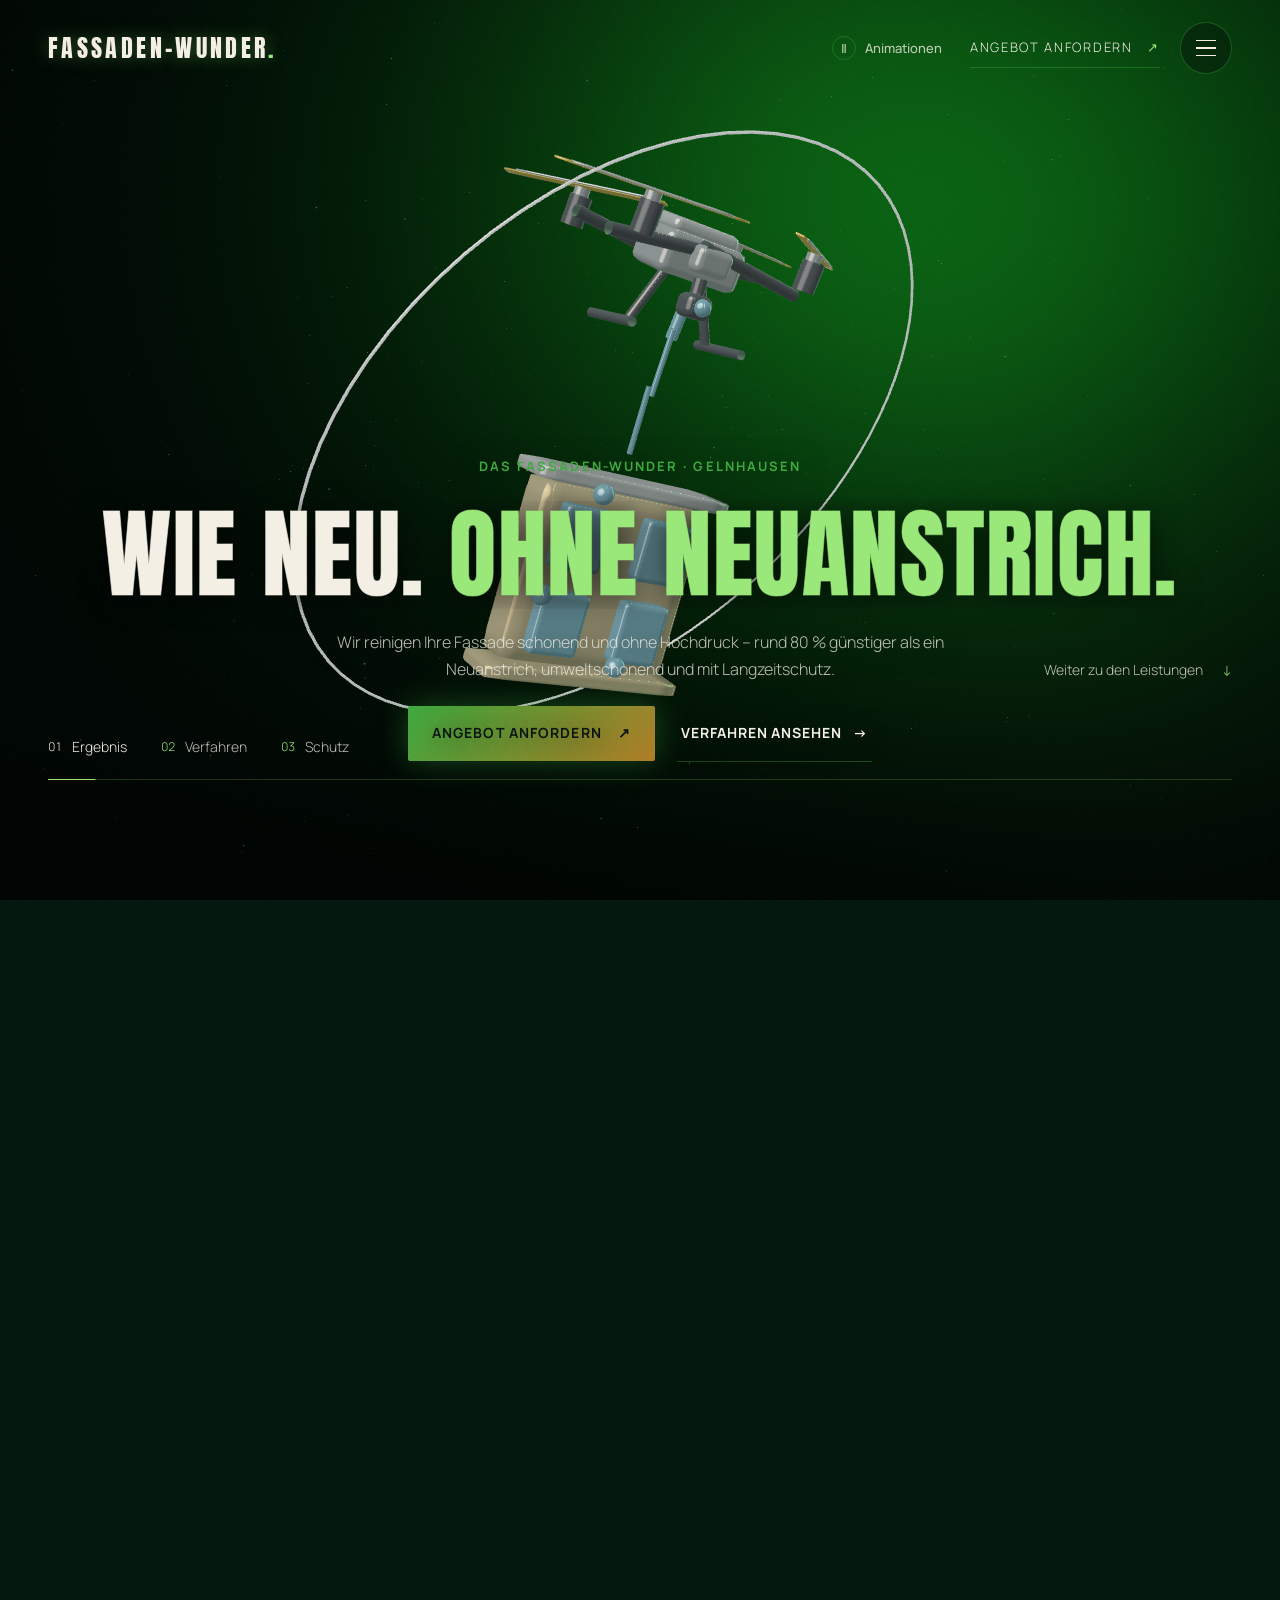
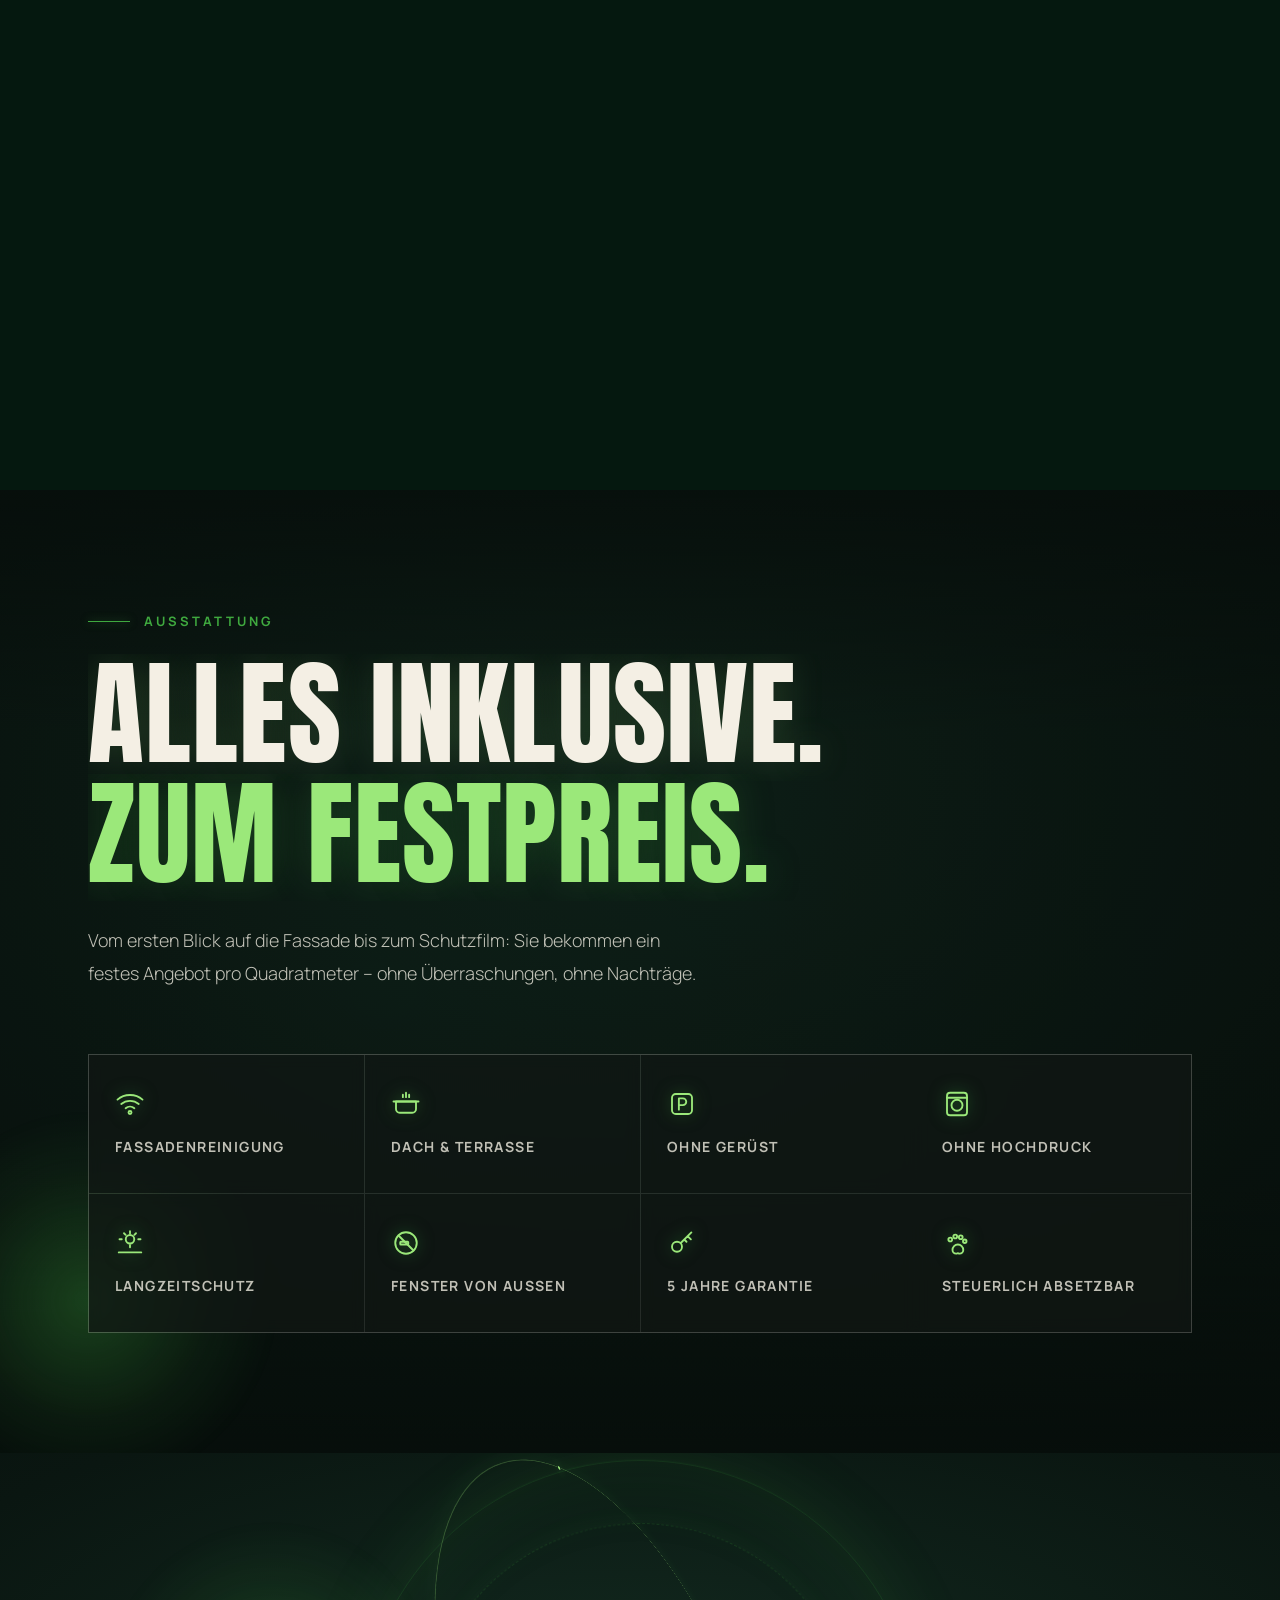
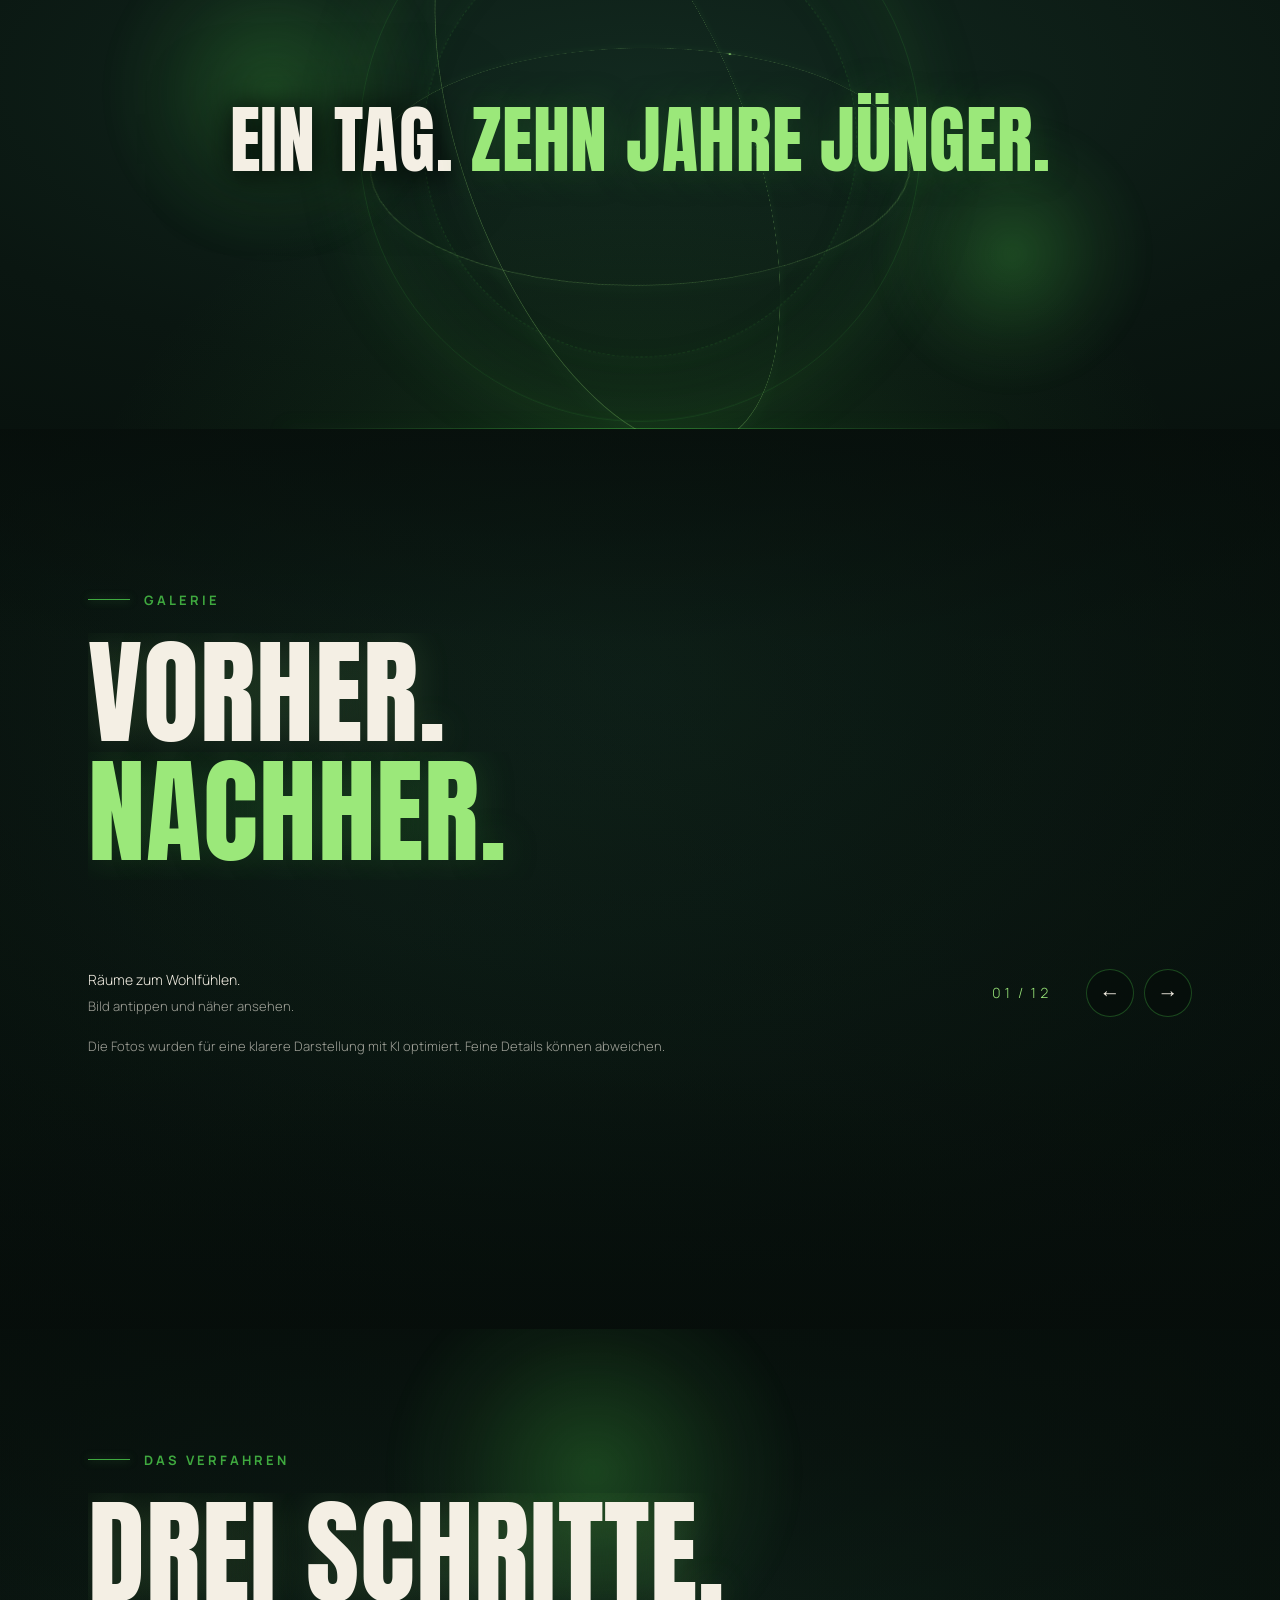
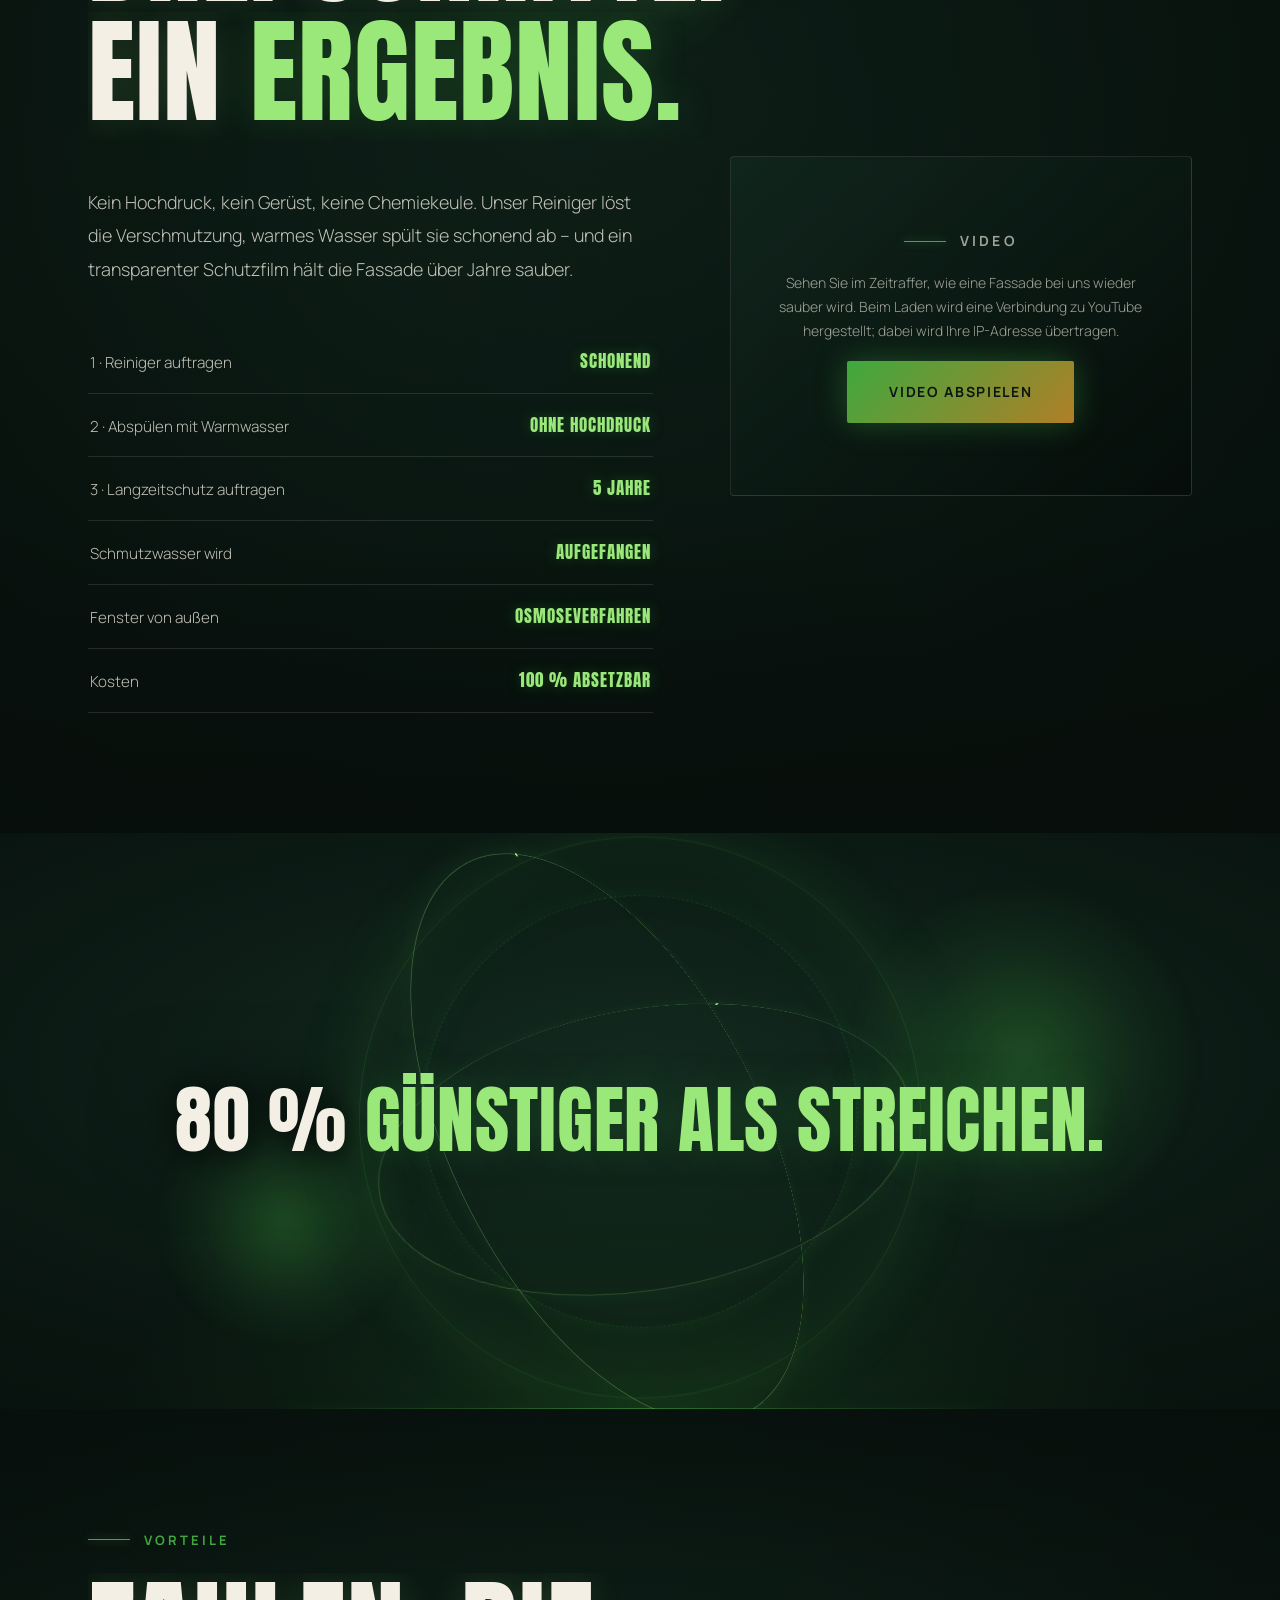
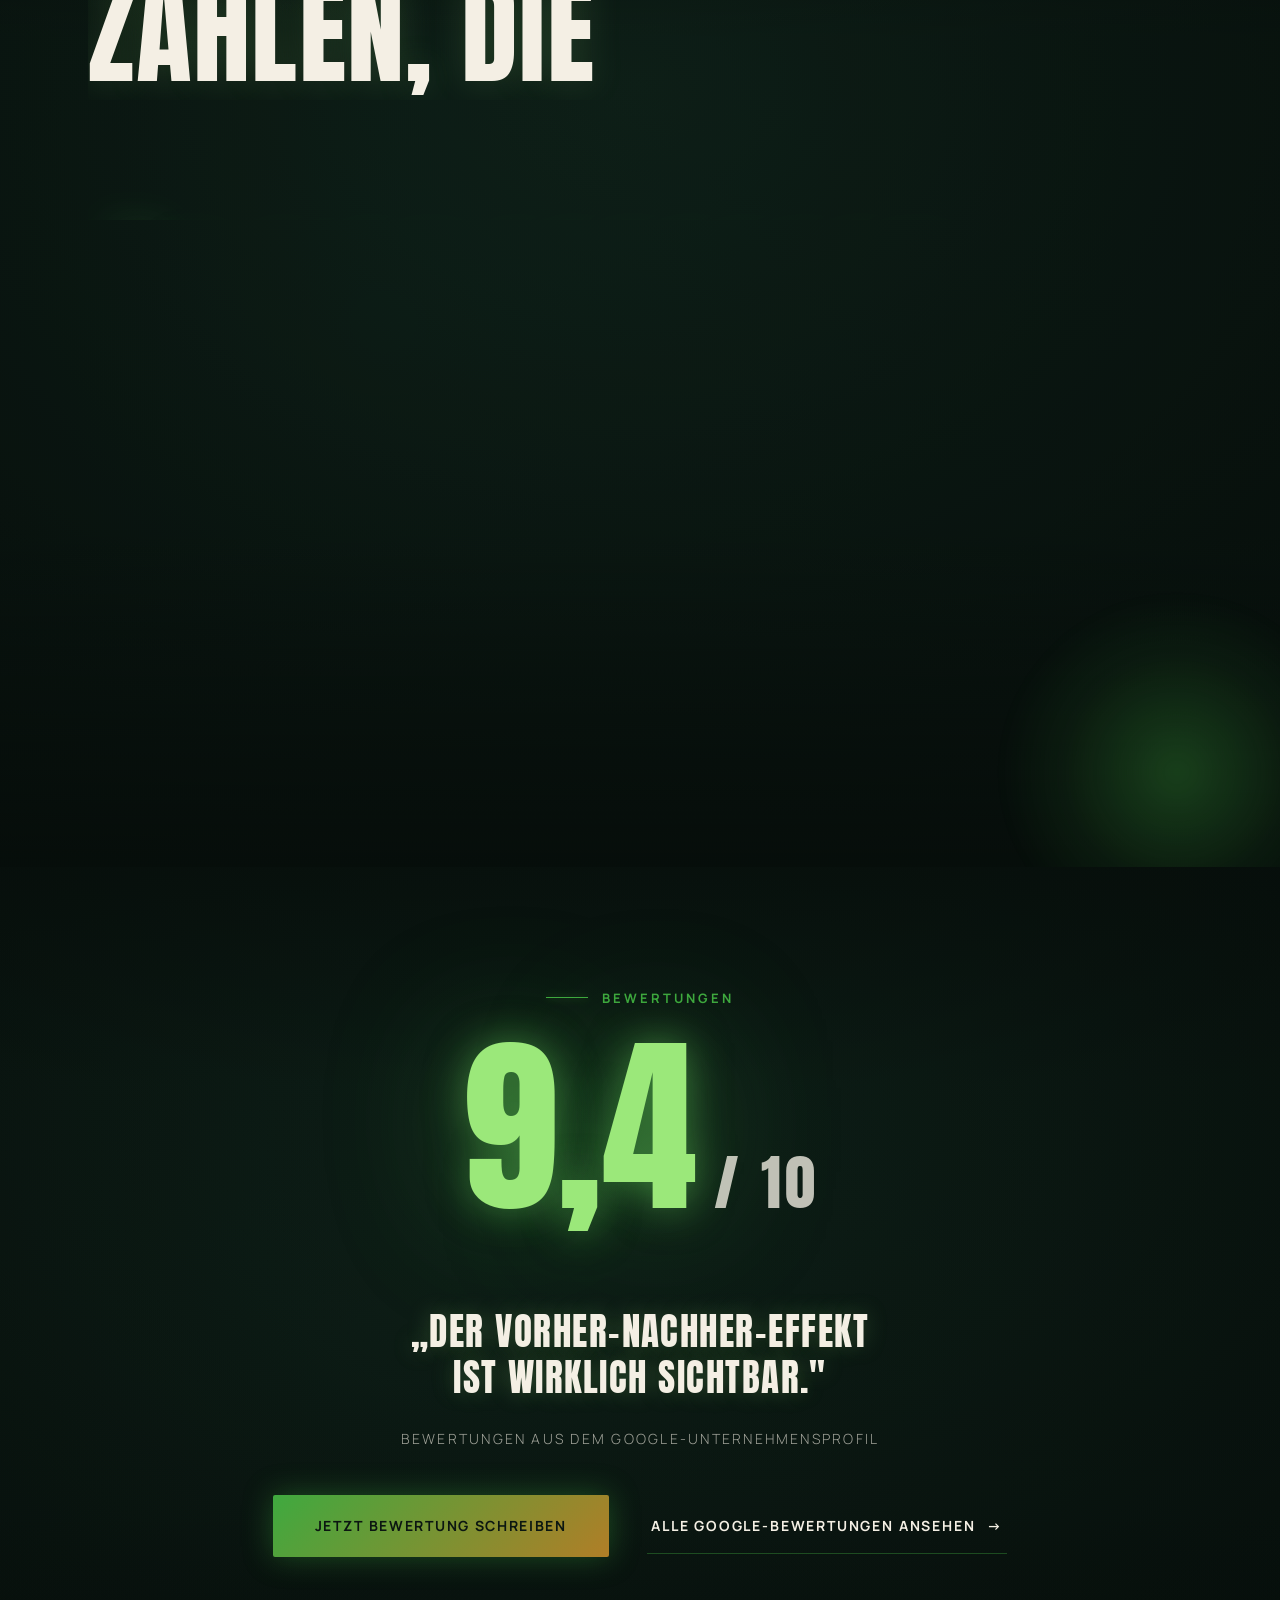
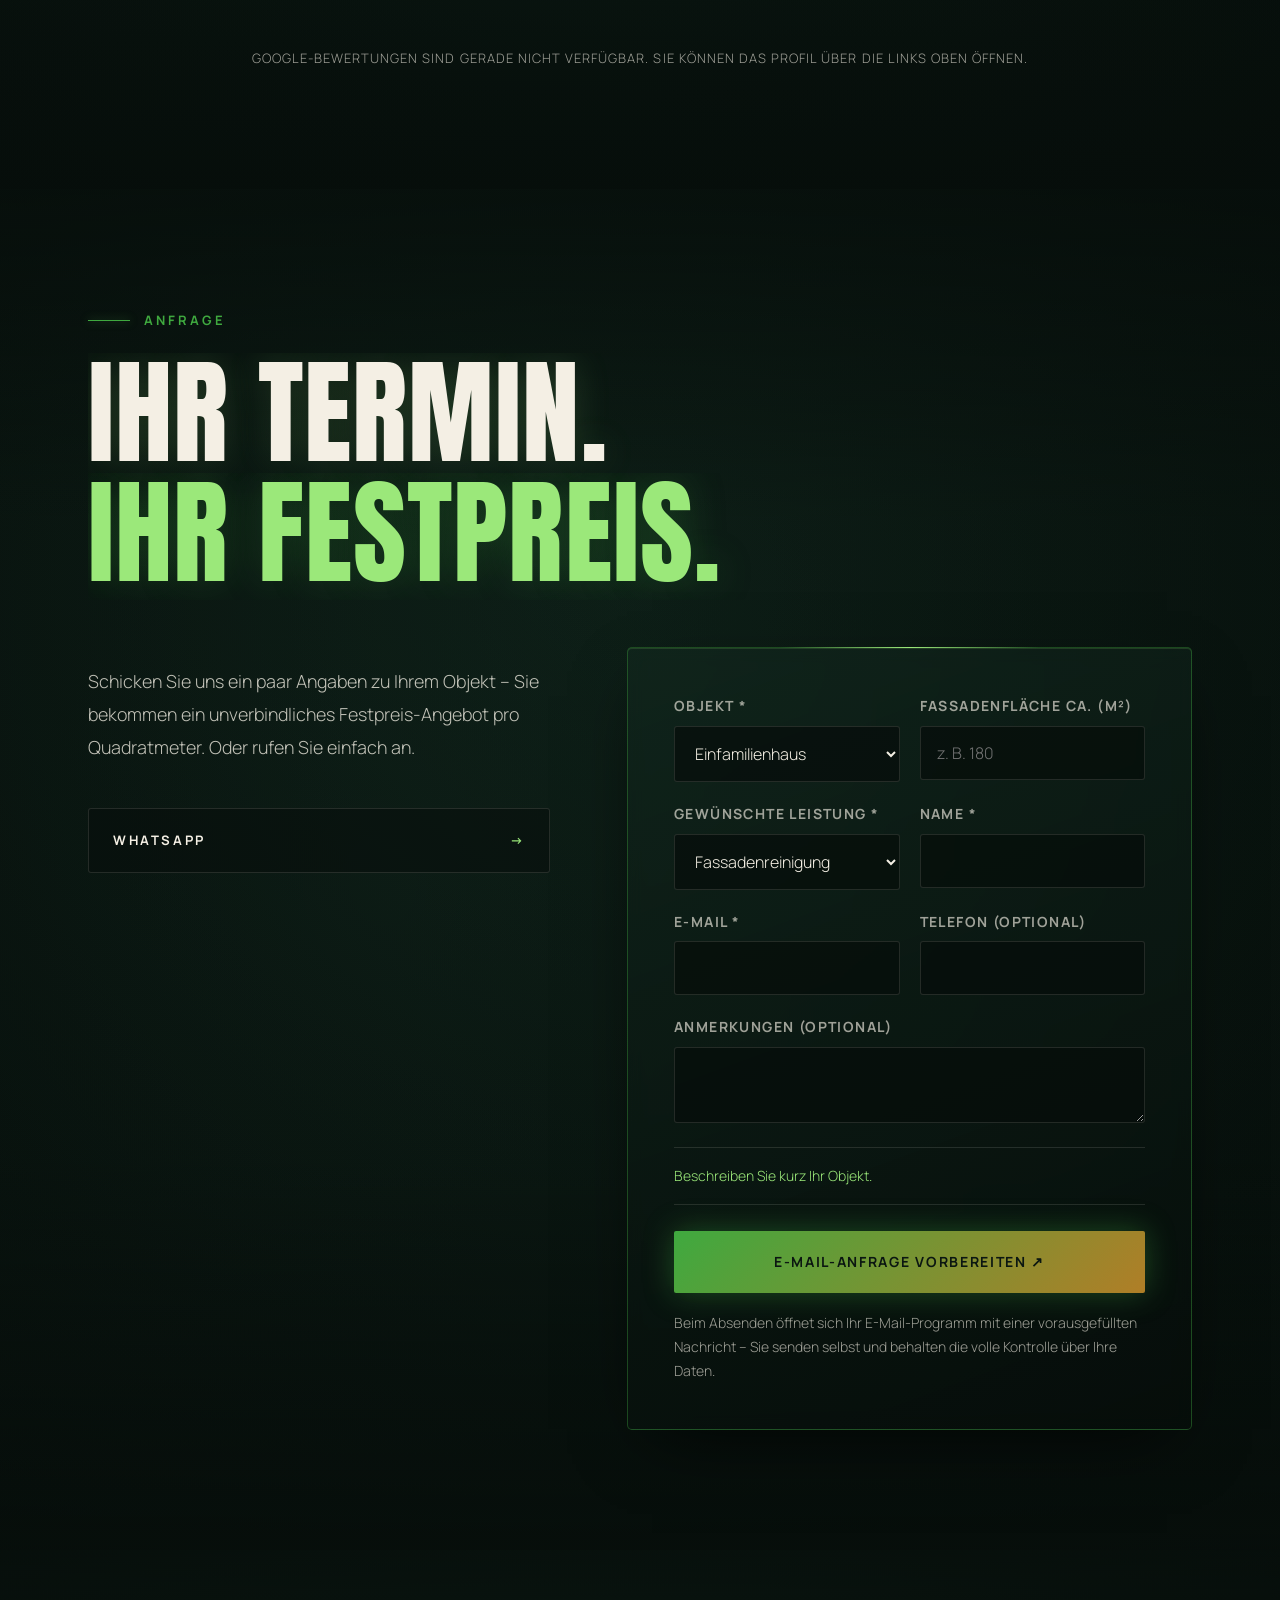
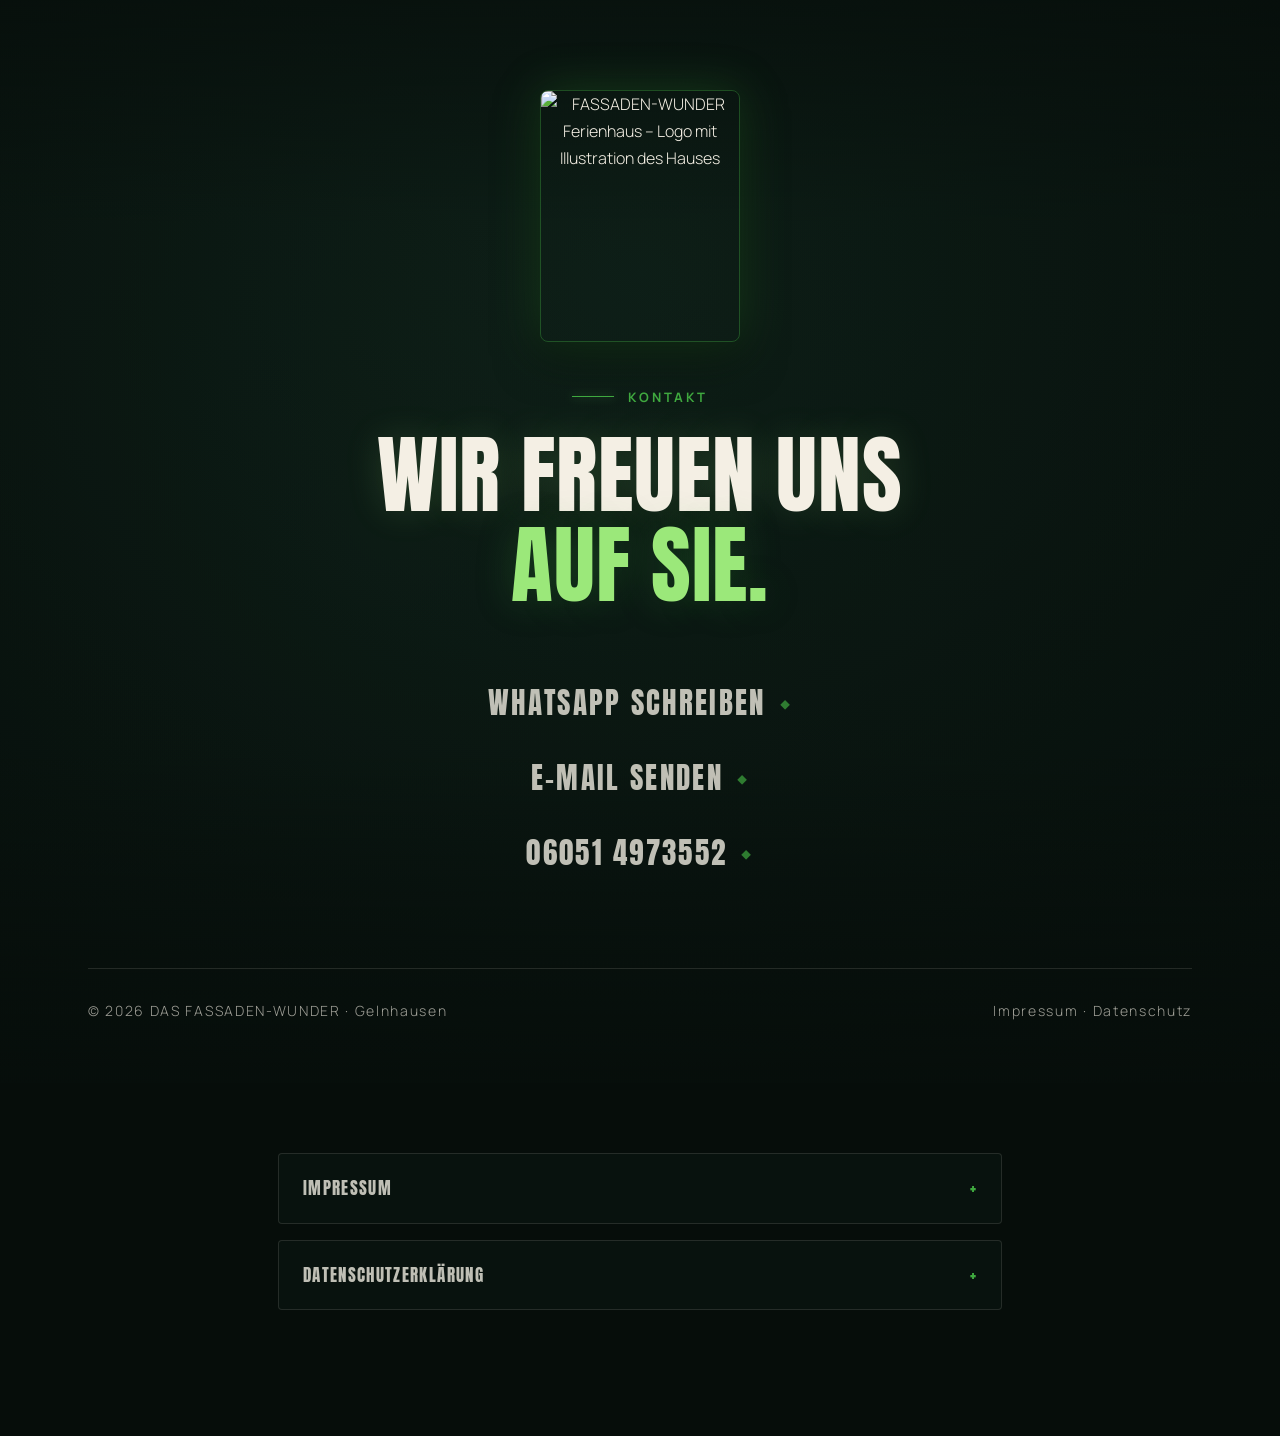
==== commit 53ee38f3: "Rebuild the drone hero and recolour the demo to the prospect's brand The first drone read as a toy: " ====
--- a/demo-fassadenwunder/index.html
+++ b/demo-fassadenwunder/index.html
@@ -39,14 +39,14 @@
     --bg-2:#0A1611;
     --pine:#12291F;
     --pine-soft:rgba(28,58,46,0.5);
-    --gold:#C89035;
-    --gold-bright:#EAD196;
-    --gold-hot:#FFD98A;
-    --gold-glow:rgba(216,166,80,0.55);
+    --gold:#3FA93F;
+    --gold-bright:#9BE87A;
+    --gold-hot:#C4F5A8;
+    --gold-glow:rgba(96,200,86,0.55);
     --cream:#F4EFE4;
     --cream-dim:rgba(244,239,228,0.62);
     --cream-faint:rgba(244,239,228,0.38);
-    --line-gold:rgba(200,144,53,0.35);
+    --line-gold:rgba(63,169,63,0.38);
     --line-faint:rgba(244,239,228,0.12);
     --wa:#25D366;
     --maxw:1200px;
@@ -79,9 +79,9 @@
     letter-spacing:0.01em;
     margin:0;
     color:var(--cream);
-    text-shadow:0 0 24px rgba(234,209,150,0.28), 0 0 90px rgba(200,144,53,0.22);
-  }
-  .display em{font-style:normal;color:var(--gold-bright);text-shadow:0 0 30px var(--gold-glow), 0 0 100px rgba(200,144,53,0.35);}
+    text-shadow:0 0 24px rgba(155,232,122,0.28), 0 0 90px rgba(63,169,63,0.22);
+  }
+  .display em{font-style:normal;color:var(--gold-bright);text-shadow:0 0 30px var(--gold-glow), 0 0 100px rgba(63,169,63,0.38);}
   .scene h2.display, .scene h1.display{font-size:clamp(3rem, 9vw, 7.5rem);}
   .kicker{
     font-family:var(--body);font-weight:700;
@@ -119,7 +119,7 @@
   .logo{
     font-family:var(--display);font-size:1.5rem;letter-spacing:0.14em;
     color:var(--cream);text-decoration:none;
-    text-shadow:0 0 18px rgba(234,209,150,0.35);
+    text-shadow:0 0 18px rgba(155,232,122,0.35);
   }
   .logo span{color:var(--gold-bright);}
   .burger{
@@ -129,7 +129,7 @@
     cursor:pointer;display:flex;flex-direction:column;align-items:center;justify-content:center;gap:6px;
     transition:border-color 0.3s ease, box-shadow 0.3s ease;
   }
-  .burger:hover{border-color:var(--gold-bright);box-shadow:0 0 18px rgba(200,144,53,0.35);}
+  .burger:hover{border-color:var(--gold-bright);box-shadow:0 0 18px rgba(63,169,63,0.38);}
   .burger span{display:block;width:20px;height:1.5px;background:var(--cream);transition:transform 0.35s ease, opacity 0.3s ease;}
   body.menu-open .burger span:nth-child(1){transform:translateY(7.5px) rotate(45deg);}
   body.menu-open .burger span:nth-child(2){opacity:0;}
@@ -191,7 +191,7 @@
   /* leuchtende orbs in szenen */
   .glow-orb{
     position:absolute;border-radius:50%;pointer-events:none;z-index:1;
-    background:radial-gradient(circle, rgba(200,144,53,0.32) 0%, rgba(200,144,53,0.08) 45%, transparent 70%);
+    background:radial-gradient(circle, rgba(63,169,63,0.32) 0%, rgba(63,169,63,0.08) 45%, transparent 70%);
     filter:blur(6px);
     animation:orbFloat 16s ease-in-out infinite;
   }
@@ -223,12 +223,12 @@
   }
   .btn-ring::before{
     content:"";position:absolute;inset:8px;border-radius:50%;
-    border:1px dashed rgba(200,144,53,0.3);
+    border:1px dashed rgba(63,169,63,0.3);
     transition:transform 8s linear;
   }
   .btn-ring:hover{
     border-color:var(--gold-bright);
-    box-shadow:0 0 34px rgba(200,144,53,0.4), inset 0 0 24px rgba(200,144,53,0.12);
+    box-shadow:0 0 34px rgba(63,169,63,0.4), inset 0 0 24px rgba(63,169,63,0.12);
     transform:scale(1.045);
     background:rgba(18,41,31,0.5);
   }
@@ -248,11 +248,11 @@
     background:linear-gradient(135deg, var(--gold), #B07E27);
     color:#0B1611;font-weight:700;font-size:0.85rem;letter-spacing:0.2em;text-transform:uppercase;
     padding:20px 42px;border:none;border-radius:2px;
-    box-shadow:0 0 30px rgba(200,144,53,0.35);
+    box-shadow:0 0 30px rgba(63,169,63,0.38);
     transition:box-shadow 0.35s ease, transform 0.35s ease;
     font-family:var(--body);
   }
-  .btn-solid:hover{box-shadow:0 0 48px rgba(200,144,53,0.6);transform:translateY(-2px);}
+  .btn-solid:hover{box-shadow:0 0 48px rgba(63,169,63,0.6);transform:translateY(-2px);}
 
   /* ---------- hero ---------- */
   .hero{padding-top:0;padding-bottom:0;}
@@ -294,8 +294,8 @@
     display:flex;flex-direction:column;gap:16px;
     transition:background 0.4s ease, box-shadow 0.4s ease;
   }
-  .amenity:hover{background:rgba(18,41,31,0.85);box-shadow:inset 0 0 40px rgba(200,144,53,0.1);}
-  .amenity svg{width:30px;height:30px;stroke:var(--gold-bright);fill:none;stroke-width:1.5;stroke-linecap:round;stroke-linejoin:round;filter:drop-shadow(0 0 8px rgba(200,144,53,0.5));}
+  .amenity:hover{background:rgba(18,41,31,0.85);box-shadow:inset 0 0 40px rgba(63,169,63,0.1);}
+  .amenity svg{width:30px;height:30px;stroke:var(--gold-bright);fill:none;stroke-width:1.5;stroke-linecap:round;stroke-linejoin:round;filter:drop-shadow(0 0 8px rgba(63,169,63,0.5));}
   .amenity__label{font-size:0.82rem;letter-spacing:0.14em;text-transform:uppercase;font-weight:700;color:var(--cream-dim);}
 
   /* ---------- galerie (horizontaler strip) ---------- */
@@ -329,7 +329,7 @@
     padding:60px 26px 20px;
     background:linear-gradient(180deg, transparent, rgba(6,13,10,0.88));
     font-family:var(--display);font-size:1.1rem;letter-spacing:0.1em;text-transform:uppercase;
-    color:var(--cream);text-shadow:0 0 14px rgba(234,209,150,0.3);
+    color:var(--cream);text-shadow:0 0 14px rgba(155,232,122,0.3);
   }
   .gallery-card{margin:0;}
   .gallery-hint{
@@ -345,7 +345,7 @@
     position:relative;overflow:hidden;
     height:clamp(380px, 64vh, 660px);
     background:
-      radial-gradient(70% 110% at 50% 118%, rgba(200,144,53,0.20) 0%, rgba(200,144,53,0.06) 38%, transparent 62%),
+      radial-gradient(70% 110% at 50% 118%, rgba(63,169,63,0.20) 0%, rgba(63,169,63,0.06) 38%, transparent 62%),
       radial-gradient(120% 100% at 50% 40%, var(--pine) 0%, var(--bg-2) 52%, var(--bg) 100%);
   }
   .image-break::before{
@@ -353,15 +353,15 @@
     width:min(560px, 74vw);height:min(560px, 74vw);
     transform:translate(-50%,-50%) translateY(var(--ipy, 0px));
     border-radius:50%;
-    border:1px solid rgba(200,144,53,0.22);
-    box-shadow:0 0 70px rgba(200,144,53,0.14), inset 0 0 90px rgba(200,144,53,0.1);
+    border:1px solid rgba(63,169,63,0.22);
+    box-shadow:0 0 70px rgba(63,169,63,0.14), inset 0 0 90px rgba(63,169,63,0.1);
     will-change:transform;
   }
   .image-break::after{
     content:"";position:absolute;left:50%;bottom:0;
     width:min(720px, 90vw);height:1px;transform:translateX(-50%);
-    background:linear-gradient(90deg, transparent, rgba(200,144,53,0.55), transparent);
-    box-shadow:0 0 18px rgba(200,144,53,0.4);
+    background:linear-gradient(90deg, transparent, rgba(63,169,63,0.55), transparent);
+    box-shadow:0 0 18px rgba(63,169,63,0.4);
   }
   .image-break__caption{
     position:absolute;z-index:2;inset:0;
@@ -381,7 +381,7 @@
   .env-facts li b{
     font-family:var(--display);font-weight:400;letter-spacing:0.06em;
     color:var(--gold-bright);font-size:1.05rem;text-transform:uppercase;
-    text-shadow:0 0 14px rgba(200,144,53,0.35);white-space:nowrap;
+    text-shadow:0 0 14px rgba(63,169,63,0.38);white-space:nowrap;
   }
   .map-shield{
     position:relative;border:1px solid var(--line-faint);border-radius:4px;
@@ -400,7 +400,7 @@
   .stat__num{
     font-family:var(--display);font-size:clamp(2.6rem, 6vw, 4.8rem);line-height:1;
     color:var(--gold-bright);
-    text-shadow:0 0 30px var(--gold-glow), 0 0 80px rgba(200,144,53,0.3);
+    text-shadow:0 0 30px var(--gold-glow), 0 0 80px rgba(63,169,63,0.3);
   }
   .stat__num small{font-size:0.45em;letter-spacing:0.08em;}
   .stat__label{margin-top:14px;font-size:0.74rem;letter-spacing:0.26em;text-transform:uppercase;color:var(--cream-faint);font-weight:500;}
@@ -409,7 +409,7 @@
   .benefit h3{
     font-family:var(--display);font-weight:400;text-transform:uppercase;letter-spacing:0.05em;
     font-size:1.35rem;margin:0 0 14px;color:var(--cream);
-    text-shadow:0 0 16px rgba(234,209,150,0.25);
+    text-shadow:0 0 16px rgba(155,232,122,0.25);
   }
   .benefit p{margin:0;font-size:0.95rem;color:var(--cream-dim);}
 
@@ -418,20 +418,20 @@
   .rating-hero .score{
     font-family:var(--display);font-size:clamp(5rem, 16vw, 12rem);line-height:1;
     color:var(--gold-bright);
-    text-shadow:0 0 40px var(--gold-glow), 0 0 140px rgba(200,144,53,0.4);
+    text-shadow:0 0 40px var(--gold-glow), 0 0 140px rgba(63,169,63,0.4);
   }
   .rating-hero .score small{font-size:0.32em;color:var(--cream-dim);text-shadow:none;letter-spacing:0.06em;}
   .rating-quote{
     font-family:var(--display);font-weight:400;text-transform:uppercase;
     font-size:clamp(1.3rem, 3.4vw, 2.3rem);line-height:1.25;letter-spacing:0.04em;
     color:var(--cream);margin:44px 0 0;
-    text-shadow:0 0 22px rgba(234,209,150,0.25);
+    text-shadow:0 0 22px rgba(155,232,122,0.25);
   }
   .rating-src{margin-top:26px;font-size:0.76rem;letter-spacing:0.28em;text-transform:uppercase;color:var(--cream-faint);}
   .gstars{
     margin-top:18px;font-size:1.5rem;letter-spacing:0.3em;
     color:var(--gold-bright);
-    text-shadow:0 0 18px var(--gold-glow), 0 0 50px rgba(200,144,53,0.35);
+    text-shadow:0 0 18px var(--gold-glow), 0 0 50px rgba(63,169,63,0.38);
     min-height:1em;
   }
   .gstars .off{color:rgba(244,239,228,0.22);text-shadow:none;}
@@ -451,7 +451,7 @@
     animation:cardIn 0.8s cubic-bezier(0.22,1,0.36,1) both;
     transition:border-color 0.35s ease, box-shadow 0.35s ease, transform 0.35s ease;
   }
-  .review-card:hover{border-color:var(--line-gold);box-shadow:0 0 30px rgba(200,144,53,0.18);transform:translateY(-4px);}
+  .review-card:hover{border-color:var(--line-gold);box-shadow:0 0 30px rgba(63,169,63,0.18);transform:translateY(-4px);}
   .review-card:nth-child(2){animation-delay:0.12s;} .review-card:nth-child(3){animation-delay:0.24s;}
   .review-card:nth-child(4){animation-delay:0.36s;} .review-card:nth-child(5){animation-delay:0.48s;}
   @keyframes cardIn{from{opacity:0;transform:translateY(34px);}to{opacity:1;transform:translateY(0);}}
@@ -490,7 +490,7 @@
     transition:border-color 0.35s ease, box-shadow 0.35s ease, background 0.35s ease;
     background:rgba(6,13,10,0.5);
   }
-  .platform-list a:hover{border-color:var(--gold);box-shadow:0 0 26px rgba(200,144,53,0.25);background:rgba(18,41,31,0.6);}
+  .platform-list a:hover{border-color:var(--gold);box-shadow:0 0 26px rgba(63,169,63,0.25);background:rgba(18,41,31,0.6);}
   .platform-list a .arr{color:var(--gold-bright);}
   .platform-list a.wa:hover{border-color:var(--wa);box-shadow:0 0 26px rgba(37,211,102,0.25);}
   .form-panel{
@@ -498,7 +498,7 @@
     background:linear-gradient(160deg, rgba(18,41,31,0.6), rgba(6,13,10,0.85));
     backdrop-filter:blur(8px);
     padding:clamp(28px, 4vw, 46px);
-    box-shadow:0 0 60px rgba(200,144,53,0.08), inset 0 0 60px rgba(6,13,10,0.4);
+    box-shadow:0 0 60px rgba(63,169,63,0.08), inset 0 0 60px rgba(6,13,10,0.4);
   }
   .form-grid{display:grid;grid-template-columns:1fr 1fr;gap:20px;}
   .form-field{display:flex;flex-direction:column;gap:8px;}
@@ -513,7 +513,7 @@
     width:100%;
   }
   .form-field input:focus, .form-field select:focus, .form-field textarea:focus{
-    outline:none;border-color:var(--gold);box-shadow:0 0 16px rgba(200,144,53,0.25);
+    outline:none;border-color:var(--gold);box-shadow:0 0 16px rgba(63,169,63,0.25);
   }
   .form-field textarea{min-height:110px;resize:vertical;}
   .form-error{
@@ -549,10 +549,10 @@
     width:min(200px, 52vw);height:auto;
     border-radius:8px;
     border:1px solid var(--line-gold);
-    box-shadow:0 0 46px rgba(200,144,53,0.26), 0 16px 44px rgba(0,0,0,0.55);
+    box-shadow:0 0 46px rgba(63,169,63,0.26), 0 16px 44px rgba(0,0,0,0.55);
     transition:box-shadow 0.4s ease, transform 0.4s ease;
   }
-  .brand-seal:hover{box-shadow:0 0 64px rgba(200,144,53,0.4), 0 16px 44px rgba(0,0,0,0.55);transform:scale(1.02);}
+  .brand-seal:hover{box-shadow:0 0 64px rgba(63,169,63,0.4), 0 16px 44px rgba(0,0,0,0.55);transform:scale(1.02);}
 
   /* ---------- legal ---------- */
   .legal-wrap{max-width:820px;margin:0 auto;padding:70px clamp(20px, 4.5vw, 48px) 90px;}
@@ -581,7 +581,7 @@
     padding:5vh 5vw;
   }
   .lightbox.is-open{opacity:1;visibility:visible;}
-  .lightbox img{max-width:100%;max-height:82vh;border:1px solid var(--line-gold);border-radius:3px;box-shadow:0 0 80px rgba(200,144,53,0.15);}
+  .lightbox img{max-width:100%;max-height:82vh;border:1px solid var(--line-gold);border-radius:3px;box-shadow:0 0 80px rgba(63,169,63,0.15);}
   .lightbox figcaption{
     position:absolute;bottom:4vh;left:0;right:0;text-align:center;
     font-size:0.8rem;letter-spacing:0.24em;text-transform:uppercase;color:var(--cream-dim);
@@ -605,7 +605,7 @@
     background:linear-gradient(135deg, var(--gold), #B07E27);
     color:#0B1611;font-weight:700;letter-spacing:0.18em;text-transform:uppercase;font-size:0.8rem;
     padding:17px 20px;border-radius:3px;
-    box-shadow:0 8px 34px rgba(0,0,0,0.5), 0 0 26px rgba(200,144,53,0.35);
+    box-shadow:0 8px 34px rgba(0,0,0,0.5), 0 0 26px rgba(63,169,63,0.38);
     transform:translateY(130%);transition:transform 0.45s cubic-bezier(0.22,1,0.36,1);
   }
   .sticky-cta.is-visible{transform:translateY(0);}
--- a/demo-fassadenwunder/assets/site-depth.css
+++ b/demo-fassadenwunder/assets/site-depth.css
@@ -10,8 +10,8 @@
 .scene__bg video{will-change:auto;}
 .dust-canvas{z-index:4;opacity:.64;}
 .scroll-progress{width:100%;transform:scaleX(0);transform-origin:left;will-change:transform;}
-.display{line-height:1.04;text-shadow:0 0 36px rgba(234,209,150,.16);}
-.display em{text-shadow:0 0 38px rgba(200,144,53,.25);}
+.display{line-height:1.04;text-shadow:0 0 36px rgba(155,232,122,.16);}
+.display em{text-shadow:0 0 38px rgba(63,169,63,.25);}
 .reveal-line{padding-bottom:.065em;margin-bottom:-.065em;}
 .kicker{font-size:.8125rem;letter-spacing:.23em;}
 .lede{line-height:1.85;}
@@ -38,7 +38,7 @@
 
 /* Persistent controls sit above the cinematic image, with readable contrast. */
 .site-header{gap:20px;}
-.site-header.is-scrolled{background:rgba(6,13,10,.92);backdrop-filter:blur(18px);border-bottom:1px solid rgba(200,144,53,.17);}
+.site-header.is-scrolled{background:rgba(6,13,10,.92);backdrop-filter:blur(18px);border-bottom:1px solid rgba(63,169,63,.17);}
 .header-actions{display:flex;align-items:center;gap:20px;}
 .header-booking{font-size:.8125rem;text-transform:uppercase;letter-spacing:.13em;text-decoration:none;color:var(--cream);border-bottom:1px solid var(--line-gold);padding:8px 0;}
 .header-booking span{margin-left:10px;color:var(--gold-bright);}
@@ -63,9 +63,9 @@
 .hero-depth{grid-column:2;grid-row:3/5;position:relative;align-self:center;perspective:1400px;width:100%;max-width:410px;margin:28px auto 0;padding:12px 22px 24px 0;}
 .hero-depth__stage{position:relative;aspect-ratio:1.2;transform-style:preserve-3d;transform:rotateX(var(--tilt-x,0deg)) rotateY(var(--tilt-y,0deg)) translateY(var(--hero-drift,0px));transition:transform .75s var(--ease-out);}
 .hero-depth__stage.is-tilting{transition:transform .15s ease-out;}
-.hero-depth__outline{position:absolute;inset:-14px 18px 14px -16px;border:1px solid rgba(200,144,53,.33);transform:translateZ(-34px) rotate(-7deg);}
-.hero-depth__outline::after{content:"";position:absolute;inset:10px;border:1px solid rgba(200,144,53,.1);}
-.hero-depth__main{position:absolute;inset:0;display:block;border:1px solid rgba(234,209,150,.6);border-radius:5px;background:var(--pine);overflow:hidden;transform:translateZ(26px) rotate(-3deg);box-shadow:0 36px 65px -20px rgba(0,0,0,.85),0 0 0 6px rgba(200,144,53,.04);text-decoration:none;}
+.hero-depth__outline{position:absolute;inset:-14px 18px 14px -16px;border:1px solid rgba(63,169,63,.33);transform:translateZ(-34px) rotate(-7deg);}
+.hero-depth__outline::after{content:"";position:absolute;inset:10px;border:1px solid rgba(63,169,63,.1);}
+.hero-depth__main{position:absolute;inset:0;display:block;border:1px solid rgba(155,232,122,.6);border-radius:5px;background:var(--pine);overflow:hidden;transform:translateZ(26px) rotate(-3deg);box-shadow:0 36px 65px -20px rgba(0,0,0,.85),0 0 0 6px rgba(63,169,63,.04);text-decoration:none;}
 .hero-depth__main::after{content:"";position:absolute;inset:0;background:linear-gradient(180deg,rgba(6,13,10,.03) 40%,rgba(6,13,10,.94));pointer-events:none;}
 .hero-depth__main picture,.hero-depth__main img{width:100%;height:100%;}
 .hero-depth__main img{object-fit:cover;object-position:50% 60%;transition:scale .9s var(--ease-out);}
@@ -84,7 +84,7 @@
 /* A subtle bevel and changing light make the existing tiles feel tactile. */
 .amenity-grid,.benefit-row{perspective:1400px;}
 .amenity,.benefit{position:relative;transform-style:preserve-3d;transform:perspective(900px) rotateX(var(--tilt-x,0deg)) rotateY(var(--tilt-y,0deg));transition:transform .5s var(--ease-out),background .4s,box-shadow .4s;}
-.amenity::after,.benefit::after{content:"";position:absolute;inset:0;pointer-events:none;background:radial-gradient(circle at var(--light-x,50%) var(--light-y,0%),rgba(234,209,150,.10),transparent 70%);opacity:0;transition:opacity .4s;}
+.amenity::after,.benefit::after{content:"";position:absolute;inset:0;pointer-events:none;background:radial-gradient(circle at var(--light-x,50%) var(--light-y,0%),rgba(155,232,122,.10),transparent 70%);opacity:0;transition:opacity .4s;}
 .amenity:hover::after,.benefit:hover::after{opacity:1;}
 .amenity svg{transform:translateZ(18px);}
 .amenity__label,.benefit h3{transform:translateZ(9px);}
@@ -100,7 +100,7 @@
 
 /* Gallery remains freely scrollable; no scroll hijacking or forced autoplay. */
 .gallery-strip{position:relative;z-index:2;perspective:1800px;padding-bottom:40px;scroll-padding-inline:max(20px,calc((100vw - 1104px)/2));overscroll-behavior-x:contain;touch-action:pan-x pan-y;}
-.gallery-card{width:min(76vw,560px);border-color:rgba(234,209,150,.24);box-shadow:0 24px 40px -22px #000;transform:perspective(1400px) rotateY(var(--gallery-turn,0deg)) translateY(var(--gallery-rise,0px));transform-origin:50% 50%;transition:transform .55s var(--ease-out),border-color .4s;}
+.gallery-card{width:min(76vw,560px);border-color:rgba(155,232,122,.24);box-shadow:0 24px 40px -22px #000;transform:perspective(1400px) rotateY(var(--gallery-turn,0deg)) translateY(var(--gallery-rise,0px));transform-origin:50% 50%;transition:transform .55s var(--ease-out),border-color .4s;}
 .gallery-card img{height:min(53vh,430px);filter:saturate(.96) brightness(.95);user-select:none;-webkit-user-drag:none;will-change:auto;}
 .gallery-card:hover{border-color:var(--gold-bright);}
 .gallery-card:focus-visible{outline-offset:6px;}
@@ -124,7 +124,7 @@
 .lightbox .lb-prev,.lightbox .lb-next{background:rgba(6,13,10,.9);}
 
 /* Forms stay still for readability and accurate pointer/touch input. */
-.form-panel{position:relative;box-shadow:0 24px 70px -25px rgba(0,0,0,.8),inset 0 1px rgba(234,209,150,.15);}
+.form-panel{position:relative;box-shadow:0 24px 70px -25px rgba(0,0,0,.8),inset 0 1px rgba(155,232,122,.15);}
 .form-panel::before{content:"";position:absolute;top:-1px;height:1px;width:46%;left:27%;background:linear-gradient(90deg,transparent,var(--gold-bright),transparent);}
 .form-field{min-width:0;}
 .form-field input,.form-field select,.form-field textarea{min-height:50px;}
@@ -132,7 +132,7 @@
 .form-field input[type=date]::-webkit-calendar-picker-indicator{opacity:.8;cursor:pointer;}
 .booking-summary{margin:24px 0 0;padding:16px 0;border-block:1px solid var(--line-faint);font-size:.875rem;color:var(--gold-bright);}
 .form-panel .btn-solid{white-space:normal;}
-.form-status{padding:14px;border-left:2px solid var(--gold);background:rgba(200,144,53,.06);}
+.form-status{padding:14px;border-left:2px solid var(--gold);background:rgba(63,169,63,.06);}
 .form-note{line-height:1.7;letter-spacing:0;}
 .review-card__text{display:block;overflow:visible;}
 .review-original{display:inline-block;margin-top:16px;font-size:.8125rem;text-underline-offset:4px;}
--- a/demo-fassadenwunder/assets/site-tech.css
+++ b/demo-fassadenwunder/assets/site-tech.css
@@ -3,7 +3,7 @@
 .chapter-rail a{position:relative;display:grid;place-items:center;width:38px;height:38px;text-decoration:none;font:500 .75rem var(--body);color:var(--cream-faint);transition:color .35s,transform .35s;}
 .chapter-rail a>span{display:grid;place-items:center;width:30px;height:30px;background:rgba(6,13,10,.88);border:1px solid var(--line-faint);border-radius:50%;transition:box-shadow .4s,border-color .4s;}
 .chapter-rail a[aria-current="location"]{color:var(--gold-hot);transform:scale(1.08);}
-.chapter-rail a[aria-current="location"]>span{border-color:var(--gold);box-shadow:0 0 20px rgba(200,144,53,.25),inset 0 0 12px rgba(200,144,53,.14);}
+.chapter-rail a[aria-current="location"]>span{border-color:var(--gold);box-shadow:0 0 20px rgba(63,169,63,.25),inset 0 0 12px rgba(63,169,63,.14);}
 .chapter-rail a b{position:absolute;right:48px;font:500 .8125rem var(--body);color:var(--cream);background:rgba(6,13,10,.96);padding:8px 12px;border:1px solid var(--line-gold);border-radius:3px;opacity:0;visibility:hidden;transform:translateX(8px);transition:opacity .25s,transform .25s,visibility .25s;pointer-events:none;white-space:nowrap;}
 .chapter-rail a:hover b,.chapter-rail a:focus-visible b{opacity:1;visibility:visible;transform:none;}
 .chapter-rail__track{position:absolute;width:1px;top:20px;bottom:20px;background:var(--line-faint);overflow:hidden;}
@@ -12,8 +12,8 @@
 .chapter-rail[inert]{visibility:hidden;}
 
 /* The native cursor remains visible. The halo only responds to actionable targets. */
-.focus-halo{position:fixed;left:0;top:0;margin:-22px 0 0 -22px;width:44px;height:44px;z-index:160;border:1px solid rgba(234,209,150,.55);border-radius:50%;pointer-events:none;opacity:0;transition:opacity .25s,background .25s;box-shadow:0 0 20px rgba(200,144,53,.10);}
-.focus-halo.is-active{opacity:.7;background:rgba(200,144,53,.05);}
+.focus-halo{position:fixed;left:0;top:0;margin:-22px 0 0 -22px;width:44px;height:44px;z-index:160;border:1px solid rgba(155,232,122,.55);border-radius:50%;pointer-events:none;opacity:0;transition:opacity .25s,background .25s;box-shadow:0 0 20px rgba(63,169,63,.10);}
+.focus-halo.is-active{opacity:.7;background:rgba(63,169,63,.05);}
 .focus-halo::before,.focus-halo::after{content:"";position:absolute;background:var(--gold-hot);width:3px;height:3px;border-radius:50%;}
 .focus-halo::before{top:-2px;left:50%;}.focus-halo::after{bottom:-2px;left:50%;}
 
@@ -28,10 +28,10 @@
 .hero-depth{perspective:1600px;}
 .hero-depth__stage::after{content:"";position:absolute;inset:-9px;pointer-events:none;transform:translateZ(88px);opacity:.65;background:linear-gradient(var(--gold-bright),var(--gold-bright)) left top/20px 1px no-repeat,linear-gradient(var(--gold-bright),var(--gold-bright)) left top/1px 20px no-repeat,linear-gradient(var(--gold-bright),var(--gold-bright)) right bottom/20px 1px no-repeat,linear-gradient(var(--gold-bright),var(--gold-bright)) right bottom/1px 20px no-repeat;transition:opacity .4s;}
 .hero-depth__stage.is-tilting::after{opacity:1;}
-.hero-depth__outline{box-shadow:0 0 24px rgba(200,144,53,.10),inset 0 0 24px rgba(200,144,53,.04);}
+.hero-depth__outline{box-shadow:0 0 24px rgba(63,169,63,.10),inset 0 0 24px rgba(63,169,63,.04);}
 .hero-depth__outline::before{content:"";position:absolute;left:0;top:0;width:62px;height:1px;background:linear-gradient(90deg,transparent,var(--gold-hot),transparent);box-shadow:0 0 12px var(--gold-glow);animation:site-edge-light 7s ease-in-out infinite;}
 @keyframes site-edge-light{0%,100%{left:0;opacity:.15;}50%{left:calc(100% - 62px);opacity:1;}}
-.hero-depth__main{transform:translateZ(34px) rotate(-3deg);border-color:rgba(234,209,150,.7);box-shadow:0 42px 75px -20px rgba(0,0,0,.85),0 0 0 5px rgba(200,144,53,.05),inset 0 0 0 1px rgba(234,209,150,.1);}
+.hero-depth__main{transform:translateZ(34px) rotate(-3deg);border-color:rgba(155,232,122,.7);box-shadow:0 42px 75px -20px rgba(0,0,0,.85),0 0 0 5px rgba(63,169,63,.05),inset 0 0 0 1px rgba(155,232,122,.1);}
 .hero-depth__detail{transform:translateZ(100px) rotate(8deg);box-shadow:0 28px 38px rgba(0,0,0,.5);}
 .hero-depth__main:hover img{scale:1;}
 .hero-depth__main img{transition:none;}
@@ -40,10 +40,10 @@
 
 /* Three thin foreground orbits make the existing light-ring interludes spatial. */
 .moment-orbits{position:absolute;top:50%;left:50%;width:min(600px,76vw);aspect-ratio:1;z-index:1;pointer-events:none;transform:translate(-50%,-50%) perspective(1100px) rotateX(var(--ring-x,12deg)) rotateZ(var(--orbit-turn,0deg));transform-style:preserve-3d;}
-.moment-orbits i{position:absolute;inset:0;border:1px solid rgba(234,209,150,.25);border-radius:50%;box-shadow:0 0 24px rgba(200,144,53,.08);transform-style:preserve-3d;}
+.moment-orbits i{position:absolute;inset:0;border:1px solid rgba(155,232,122,.25);border-radius:50%;box-shadow:0 0 24px rgba(63,169,63,.08);transform-style:preserve-3d;}
 .moment-orbits i:nth-child(1){transform:rotateY(62deg) rotateX(18deg);animation:site-orbit-a 28s linear infinite;}
 .moment-orbits i:nth-child(2){inset:6%;transform:rotateX(65deg) rotateZ(24deg);animation:site-orbit-b 34s linear infinite reverse;}
-.moment-orbits i:nth-child(3){inset:12%;transform:translateZ(-55px);border-style:dashed;border-color:rgba(200,144,53,.2);animation:site-orbit-c 50s linear infinite;}
+.moment-orbits i:nth-child(3){inset:12%;transform:translateZ(-55px);border-style:dashed;border-color:rgba(63,169,63,.2);animation:site-orbit-c 50s linear infinite;}
 .moment-orbits i:nth-child(1)::after,.moment-orbits i:nth-child(2)::after{content:"";position:absolute;top:-2px;left:50%;width:4px;height:4px;background:var(--gold-bright);border-radius:50%;box-shadow:0 0 12px var(--gold-glow);}
 .image-break:not(.fx-in-view) .moment-orbits i,.hero:not(.fx-in-view) .hero-depth__outline::before,.hero:not(.fx-in-view) .btn-ring::after{animation-play-state:paused;}
 @keyframes site-orbit-a{from{transform:rotateY(62deg) rotateX(18deg) rotateZ(0deg);}to{transform:rotateY(62deg) rotateX(18deg) rotateZ(360deg);}}
@@ -56,24 +56,24 @@
 /* Clear images: remove the old permanent zoom and darkening/saturation filters. */
 .gallery-card img,.gallery-card:hover img{transform:none;filter:none;transition:none;}
 .gallery-card{transition:transform .35s var(--ease-out),border-color .3s,box-shadow .4s;}
-.gallery-card:hover,.gallery-card:focus-visible{box-shadow:0 24px 40px -20px #000,0 0 0 1px rgba(234,209,150,.28),0 0 35px -12px rgba(200,144,53,.3);}
-.gallery-card::after{content:"";position:absolute;inset:0;pointer-events:none;border:1px solid transparent;border-image:linear-gradient(135deg,rgba(234,209,150,.4),transparent 35%,transparent 65%,rgba(234,209,150,.2)) 1;}
+.gallery-card:hover,.gallery-card:focus-visible{box-shadow:0 24px 40px -20px #000,0 0 0 1px rgba(155,232,122,.28),0 0 35px -12px rgba(63,169,63,.3);}
+.gallery-card::after{content:"";position:absolute;inset:0;pointer-events:none;border:1px solid transparent;border-image:linear-gradient(135deg,rgba(155,232,122,.4),transparent 35%,transparent 65%,rgba(155,232,122,.2)) 1;}
 .gallery-card .gallery-expand{transition:transform .45s var(--ease-out),background .35s,box-shadow .35s;}
-.gallery-card:hover .gallery-expand{transform:rotate(45deg);background:rgba(6,13,10,.85);box-shadow:0 0 18px rgba(200,144,53,.25);}
+.gallery-card:hover .gallery-expand{transform:rotate(45deg);background:rgba(6,13,10,.85);box-shadow:0 0 18px rgba(63,169,63,.25);}
 .gallery-count{display:inline-block;min-width:70px;}
 .gallery-nav,.header-booking,.btn-ring{translate:var(--magnet-x,0px) var(--magnet-y,0px);transition:translate .55s var(--ease-out),transform .4s,box-shadow .4s,border-color .4s;}
 .is-magnetic{transition:translate .15s ease-out,transform .4s,box-shadow .4s,border-color .4s;}
 .btn-ring>span{position:relative;z-index:1;}
-.btn-ring::after{content:"";position:absolute;inset:-5px;border-radius:50%;border:1px solid rgba(200,144,53,.1);border-top-color:rgba(234,209,150,.55);transform:rotate(-35deg);animation:site-button-orbit 12s linear infinite;pointer-events:none;}
+.btn-ring::after{content:"";position:absolute;inset:-5px;border-radius:50%;border:1px solid rgba(63,169,63,.1);border-top-color:rgba(155,232,122,.55);transform:rotate(-35deg);animation:site-button-orbit 12s linear infinite;pointer-events:none;}
 @keyframes site-button-orbit{to{transform:rotate(325deg);}}
 .btn-solid{position:relative;overflow:hidden;}
 .btn-solid::after{content:"";position:absolute;inset:-20% -80%;background:linear-gradient(105deg,transparent 40%,rgba(255,255,255,.20) 50%,transparent 60%);transform:translateX(-45%);transition:transform .9s var(--ease-out);pointer-events:none;}
 .btn-solid:hover::after,.btn-solid:focus-visible::after{transform:translateX(45%);}
-.amenity.is-tilting{box-shadow:0 22px 35px rgba(0,0,0,.5),inset 0 0 0 1px rgba(234,209,150,.55);}
+.amenity.is-tilting{box-shadow:0 22px 35px rgba(0,0,0,.5),inset 0 0 0 1px rgba(155,232,122,.55);}
 .amenity svg{transition:filter .4s,transform .5s;}
 .amenity:hover svg{transform:translateZ(30px);filter:drop-shadow(0 0 12px var(--gold-glow));}
 .benefit:hover h3{color:var(--gold-bright);}
-.stat__num{text-shadow:0 0 28px rgba(200,144,53,.38),0 5px 0 rgba(200,144,53,.08);}
+.stat__num{text-shadow:0 0 28px rgba(63,169,63,.38),0 5px 0 rgba(63,169,63,.08);}
 .hero__trust{padding-top:24px;border-top:1px solid var(--line-gold);}
 .photo-note{font-size:.8125rem;color:var(--cream-faint);margin:18px auto 0;letter-spacing:0;}
 
--- a/demo-fassadenwunder/assets/site-cinema.css
+++ b/demo-fassadenwunder/assets/site-cinema.css
@@ -26,7 +26,7 @@
 .cinema-actions .btn-solid>span{margin-left:12px;}
 .cinema-actions .btn-line{font-size:.875rem;letter-spacing:.06em;}
 .cinema-copy .hero__trust{display:none;}
-.cinema-fact{display:flex;align-items:center;gap:24px;margin:30px 0 0;border-top:1px solid rgba(234,209,150,.3);padding-top:22px;}
+.cinema-fact{display:flex;align-items:center;gap:24px;margin:30px 0 0;border-top:1px solid rgba(155,232,122,.3);padding-top:22px;}
 .cinema-fact>b{font:400 clamp(3.4rem,6vw,5.8rem)/1 var(--display);color:var(--gold-bright);}
 .cinema-fact small{font-size:.40em;}
 .cinema-fact>span{font-size:.875rem;color:var(--cream-dim);line-height:1.65;}
@@ -44,7 +44,7 @@
 .cinema-chapters a>span{font-size:.75rem;font-variant-numeric:tabular-nums;color:var(--gold-bright);}
 .cinema-chapters a[aria-current="step"]{color:var(--cream);}
 .cinema-chapters a[aria-current="step"]>span{color:var(--cream);}
-.cinema-meter{width:100%;height:1px;margin-top:10px;background:rgba(234,209,150,.21);overflow:hidden;}
+.cinema-meter{width:100%;height:1px;margin-top:10px;background:rgba(155,232,122,.21);overflow:hidden;}
 .cinema-meter>span{display:block;width:100%;height:100%;background:var(--gold-bright);transform:scaleX(0);transform-origin:left;}
 .cinema-skip{position:absolute;right:clamp(20px,4.5vw,48px);top:28px;color:var(--cream-dim);text-decoration:none;font-size:.875rem;line-height:2.4;}
 .cinema-skip>span{margin-left:16px;color:var(--gold-bright);}
@@ -58,7 +58,7 @@
 html.cinema-ready .cinema-panel.is-current{pointer-events:auto;}
 html.cinema-ready .cinema-ink{display:block;clip-path:inset(0 var(--ink-reveal,0%) 0 0);}
 html.cinema-ready .cinema-line>span:first-child{color:transparent;-webkit-text-stroke:1px rgba(244,239,228,.75);}
-html.cinema-ready .cinema-line--gold>span:first-child{-webkit-text-stroke-color:rgba(234,209,150,.8);}
+html.cinema-ready .cinema-line--gold>span:first-child{-webkit-text-stroke-color:rgba(155,232,122,.8);}
 html.cinema-ready .cinema-hud{position:absolute;left:50%;bottom:0;transform:translateX(-50%);}
 .chapter-rail a>span{border-radius:0;}
 @media(max-width:1000px){
